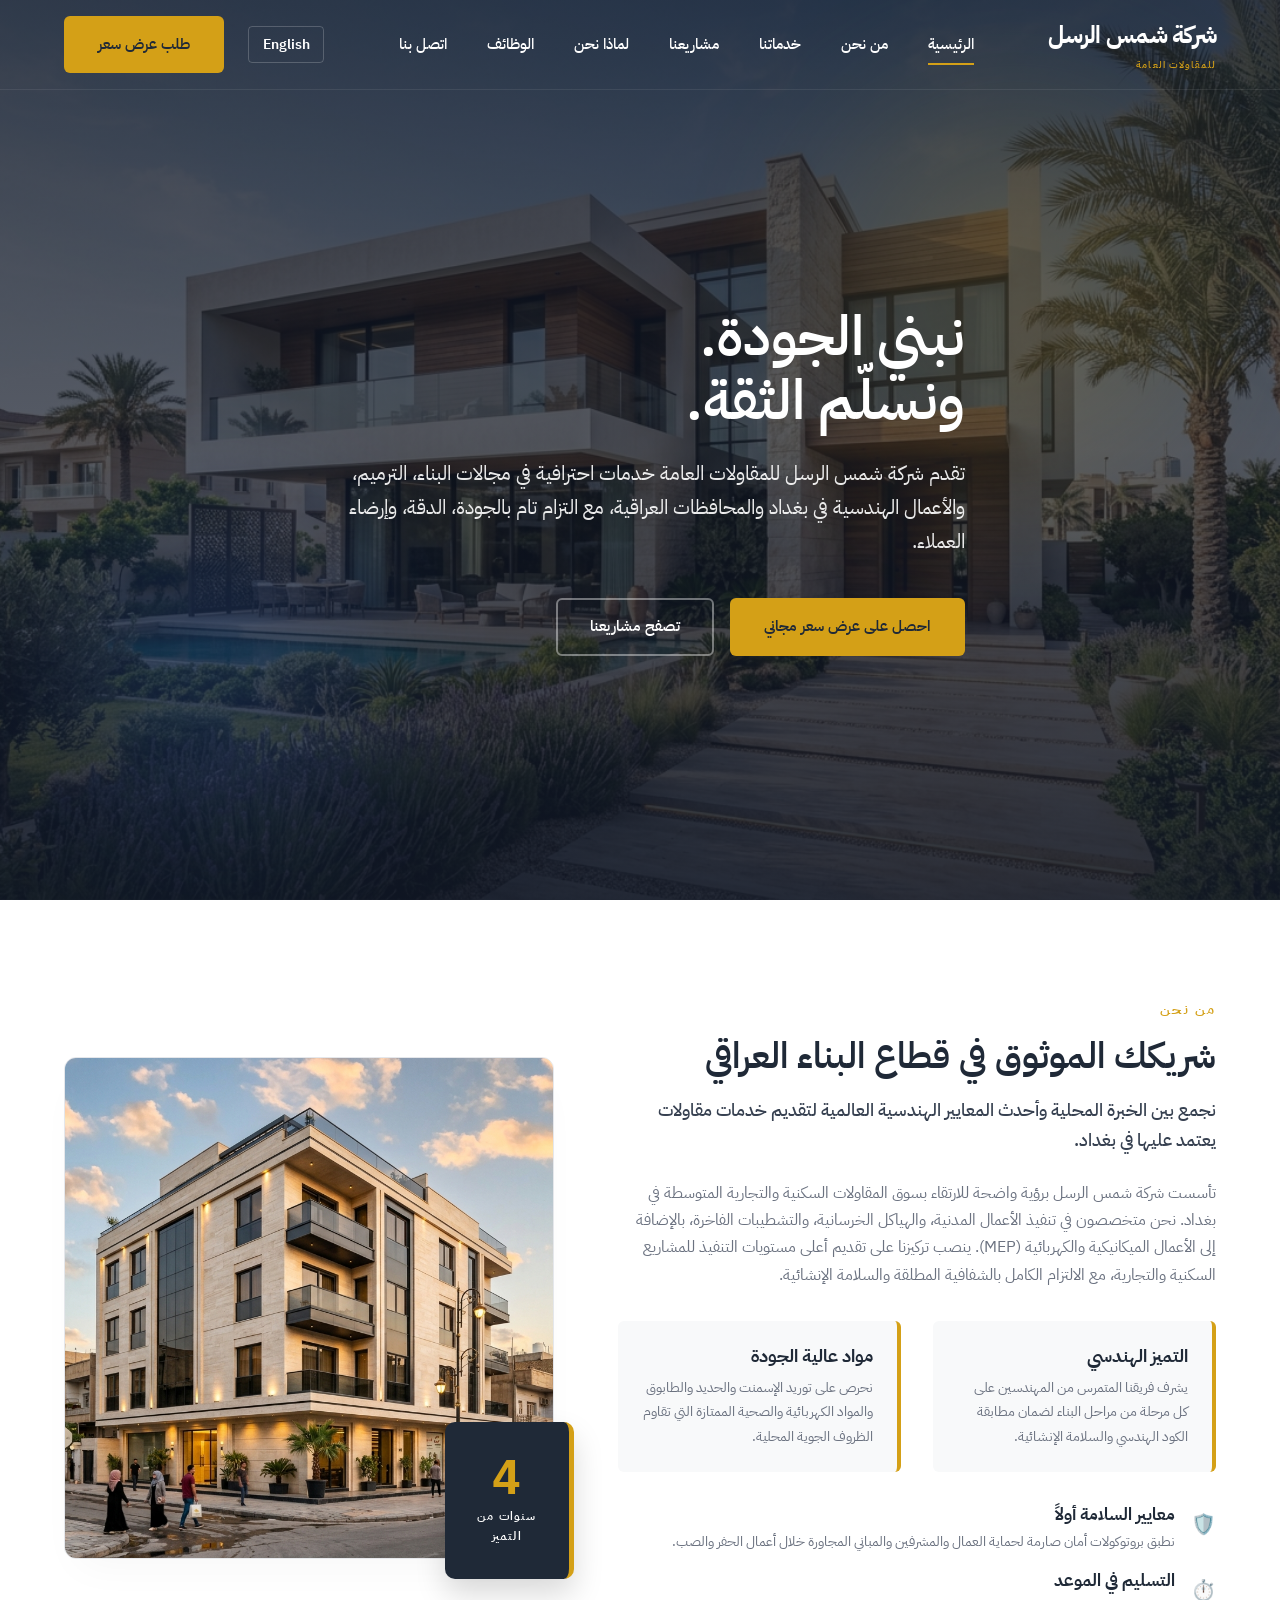
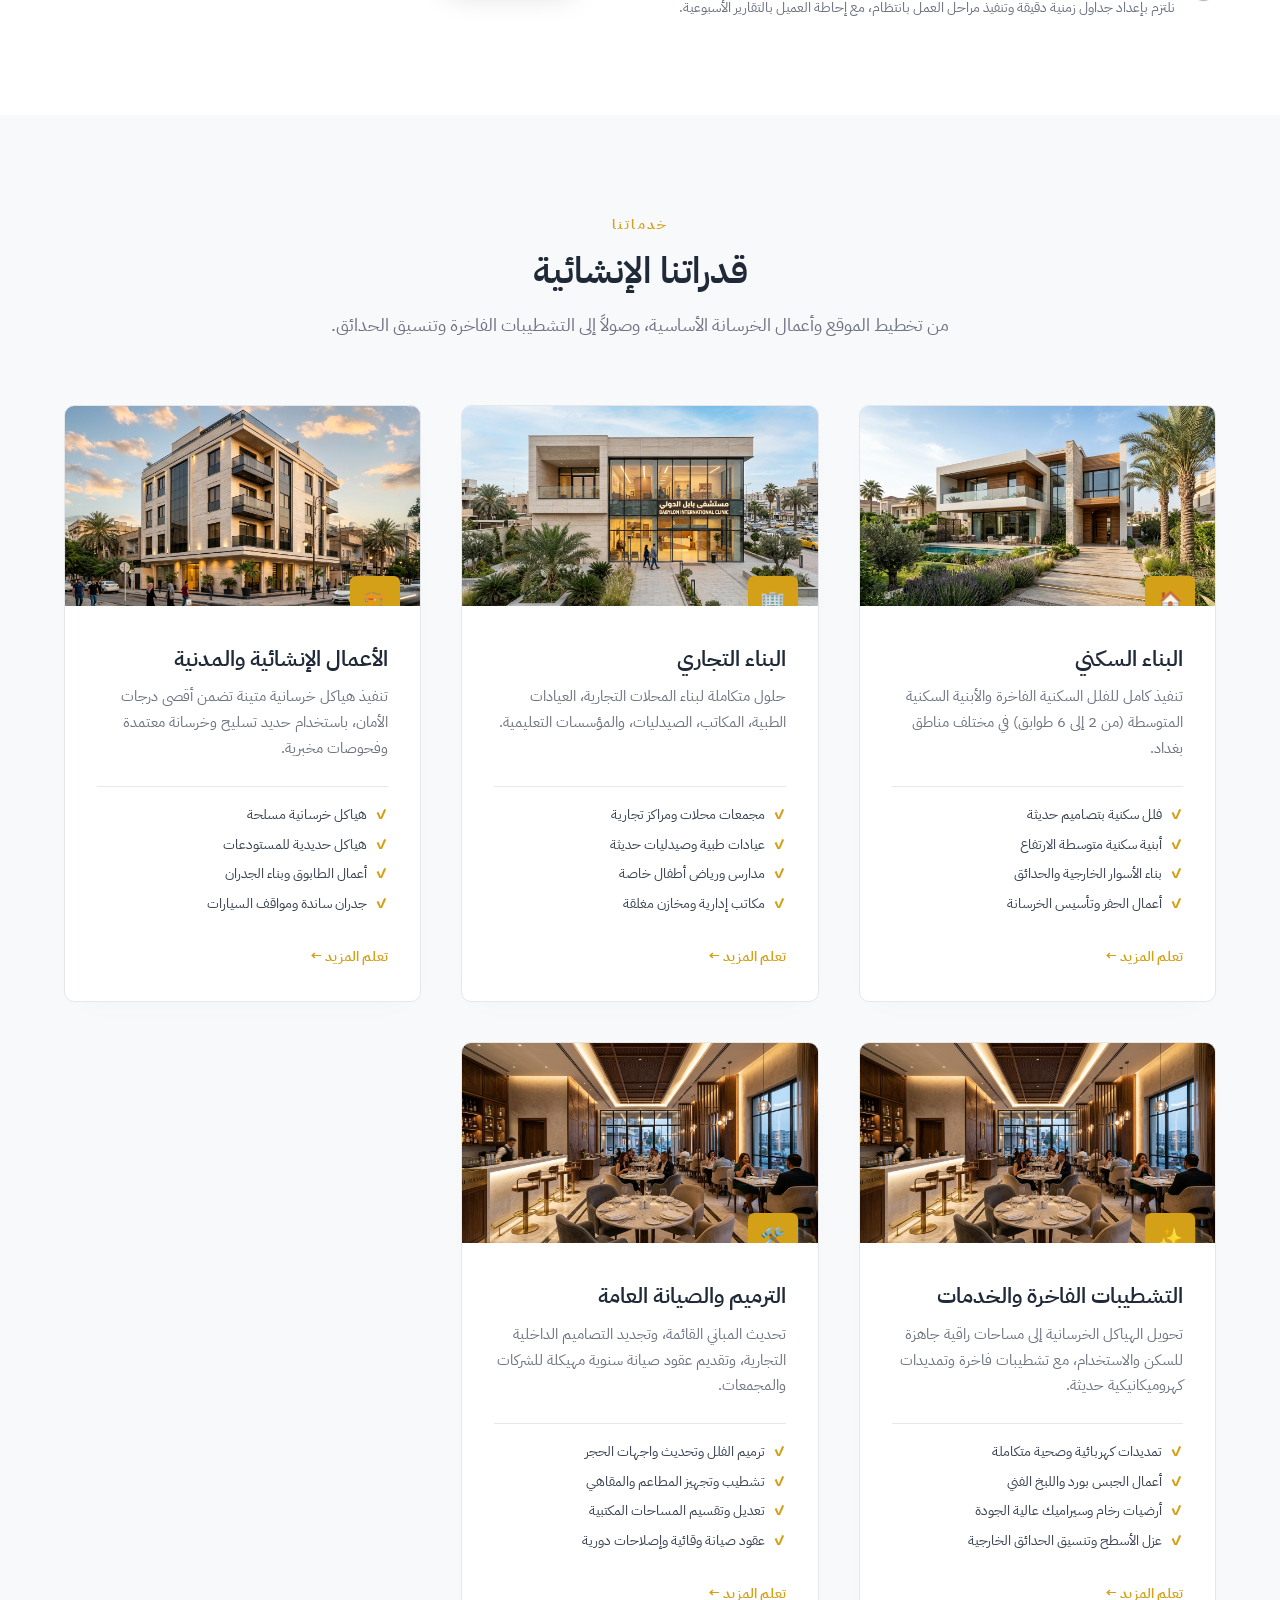
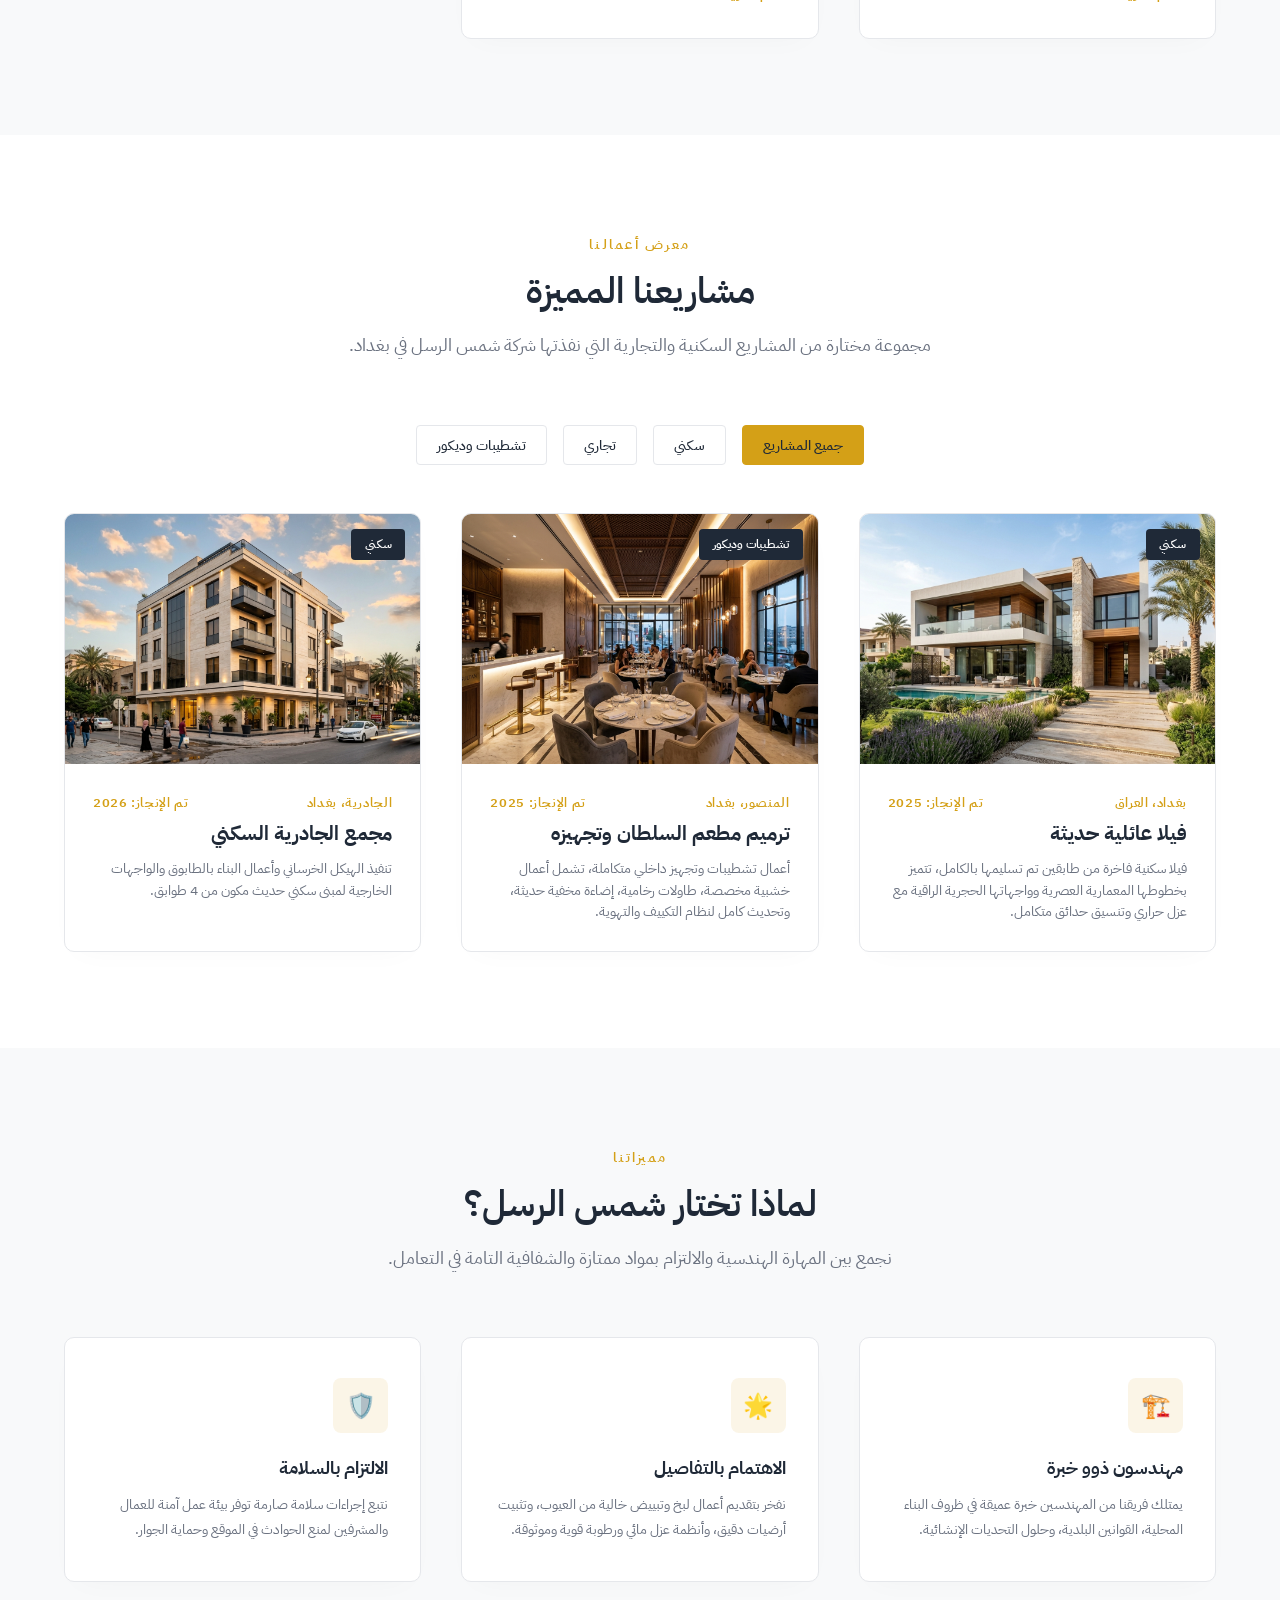
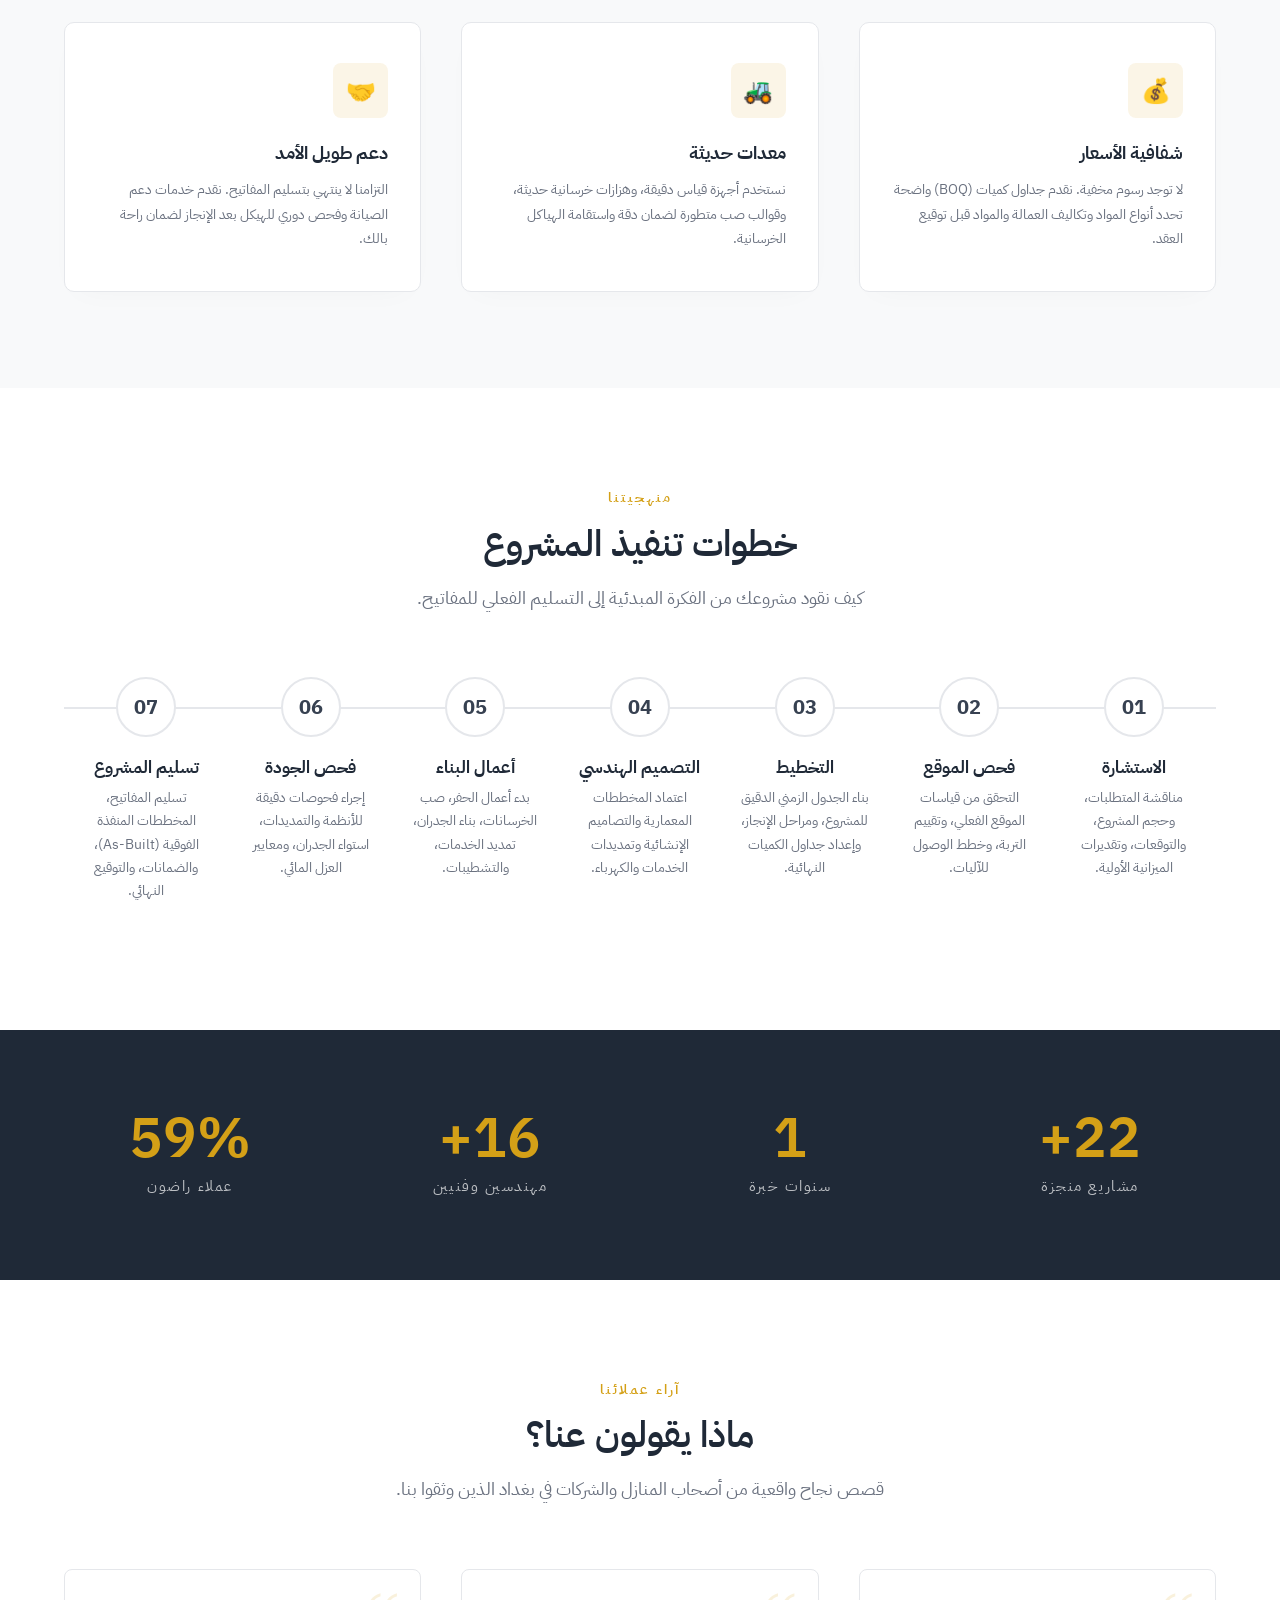
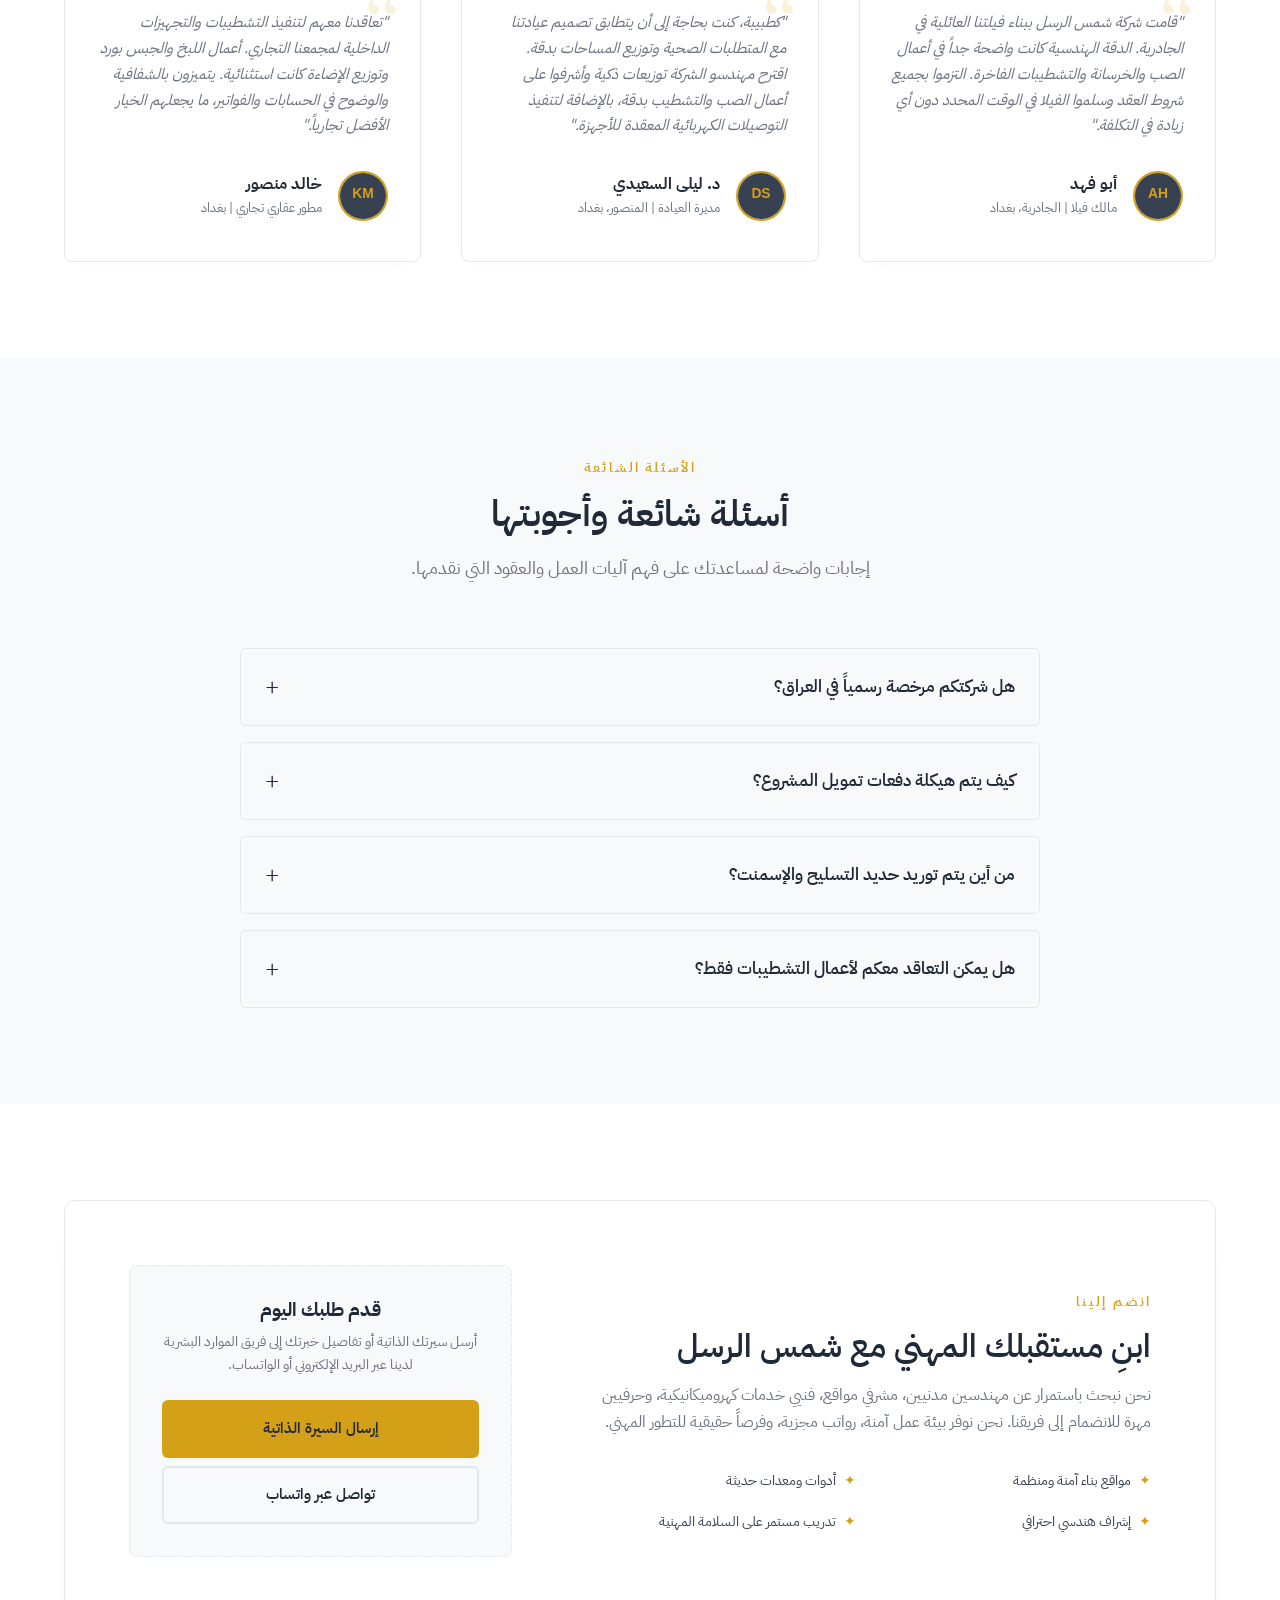
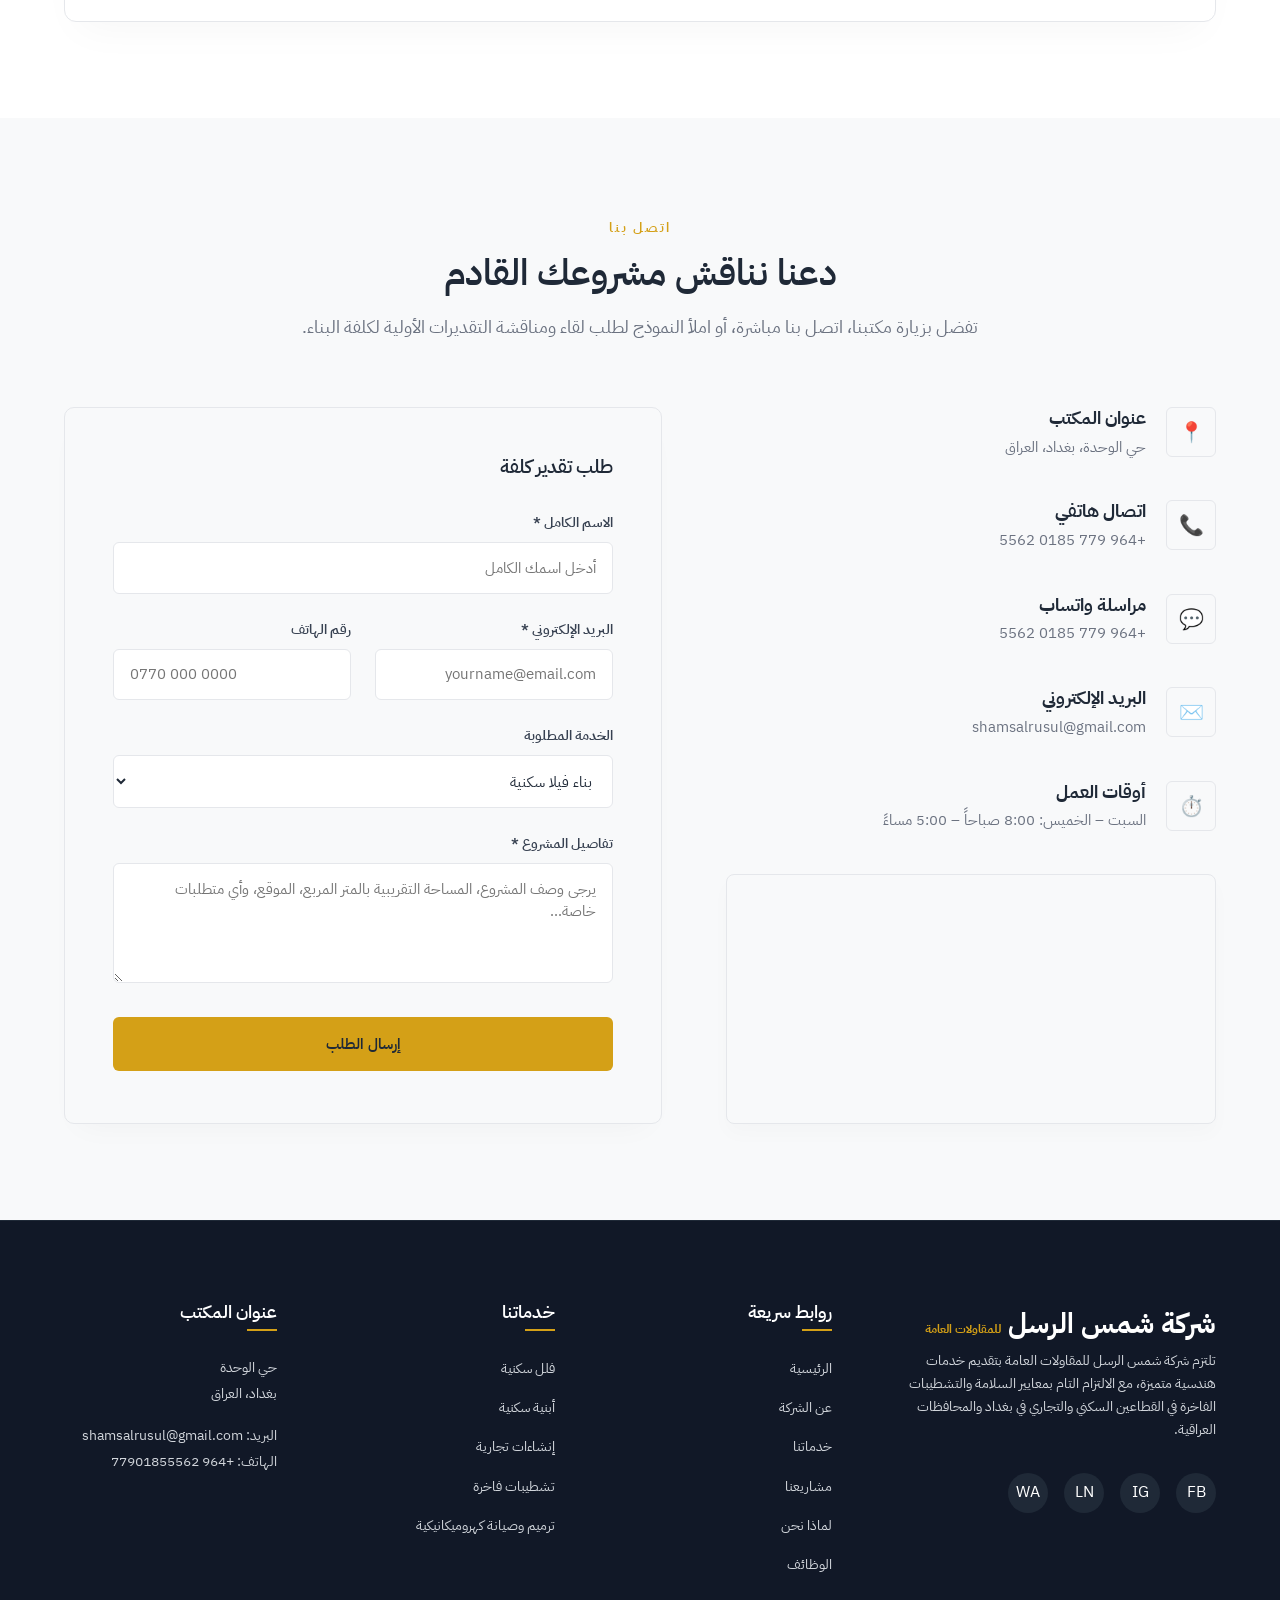
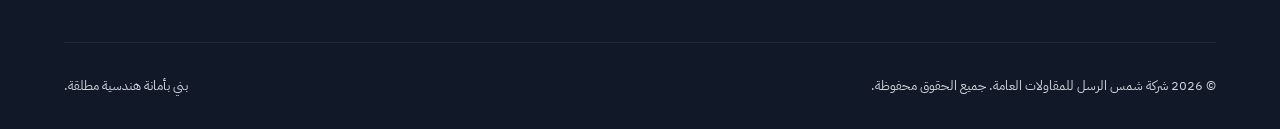
==== ar.html @ 56e8eefe "Add files via upload" ====
<!DOCTYPE html>
<html lang="ar" dir="rtl">
<head>
  <meta charset="UTF-8">
  <meta name="viewport" content="width=device-width, initial-scale=1.0">
  
  <!-- Primary SEO Meta Tags -->
  <title>شركة شمس الرسل للمقاولات العامة | بغداد، العراق</title>
  <meta name="description" content="شركة شمس الرسل للمقاولات العامة في بغداد. متخصصون في بناء الفلل السكنية الحديثة، الأبنية التجارية، أعمال التشطيبات الراقية، والترميم. جودة وإتقان هندسي.">
  <meta name="keywords" content="شمس الرسل، مقاولات عامة بغداد، شركات بناء العراق، بناء فلل بغداد، تشطيبات داخلية العراق، ترميم منازل بغداد، شركة مقاولات عراقية">
  
  <!-- Open Graph / Facebook -->
  <meta property="og:type" content="website">
  <meta property="og:url" content="https://shamsrussl.com/ar.html">
  <meta property="og:title" content="شركة شمس الرسل للمقاولات العامة | بغداد، العراق">
  <meta property="og:description" content="نقدم خدمات بناء وترميم وهندسة مدنية احترافية في بغداد والمحافظات مع التزام تام بالمعايير الإنشائية والجودة والسلامة.">
  <meta property="og:image" content="assets/images/hero_villa.jpg">

  <!-- Favicon -->
  <link rel="icon" type="image/png" href="data:image/svg+xml,<svg xmlns=%22http://www.w3.org/2000/svg%22 viewBox=%220 0 100 100%22><rect width=%22100%22 height=%22100%22 rx=%2215%22 fill=%22%231F2937%22/><path d=%22M30 70 L50 35 L70 70 Z%22 fill=%22%23D4A017%22/></svg>">

  <!-- CSS Stylesheets -->
  <link rel="stylesheet" href="assets/css/style.css">
</head>
<body lang="ar" dir="rtl">

  <!-- Page Loader Animation -->
  <div class="loader-wrap">
    <div class="loader-spinner"></div>
  </div>

  <!-- Header Section (Sticky Navbar) -->
  <header dir="rtl">
    <div class="container nav-container">
      <a href="#home" class="logo-text" aria-label="شمس الرسل الرئيسية">
        شركة شمس الرسل
        <span class="logo-subtext">للمقاولات العامة</span>
      </a>
      
      <nav class="nav-links" aria-label="التنقل الرئيسي">
        <a href="#home" class="nav-link active">الرئيسية</a>
        <a href="#about" class="nav-link">من نحن</a>
        <a href="#services" class="nav-link">خدماتنا</a>
        <a href="#projects" class="nav-link">مشاريعنا</a>
        <a href="#why-us" class="nav-link">لماذا نحن</a>
        <a href="#careers" class="nav-link">الوظائف</a>
        <a href="#contact" class="nav-link">اتصل بنا</a>
      </nav>

      <div class="nav-actions">
        <a href="index.html" class="lang-switcher" aria-label="التغيير إلى الإنجليزية">English</a>
        <a href="#contact" class="btn btn-primary btn-quote">طلب عرض سعر</a>
        <button class="hamburger" aria-label="فتح القائمة" aria-expanded="false">
          <span></span>
          <span></span>
          <span></span>
        </button>
      </div>
    </div>
  </header>

  <!-- Mobile Overlay Navigation -->
  <div class="mobile-overlay"></div>
  <nav class="mobile-nav" aria-label="قائمة الهاتف">
    <a href="#home" class="nav-link">الرئيسية</a>
    <a href="#about" class="nav-link">من نحن</a>
    <a href="#services" class="nav-link">خدماتنا</a>
    <a href="#projects" class="nav-link">مشاريعنا</a>
    <a href="#why-us" class="nav-link">لماذا نحن</a>
    <a href="#careers" class="nav-link">الوظائف</a>
    <a href="#contact" class="nav-link">اتصل بنا</a>
    <a href="#contact" class="btn btn-primary btn-block">طلب عرض سعر</a>
  </nav>

  <!-- Hero Section -->
  <section id="home" class="hero">
    <div class="hero-bg">
      <img src="assets/images/hero_villa.jpg" alt="بناء فلل سكنية حديثة في بغداد" fetchpriority="high">
    </div>
    <div class="hero-overlay"></div>
    <div class="hero-shapes">
      <div class="hero-shape hero-shape-1"></div>
      <div class="hero-shape hero-shape-2"></div>
    </div>
    <div class="container">
      <div class="hero-content">
        <h1>نبني الجودة.<br>ونسلّم الثقة.</h1>
        <p>تقدم شركة شمس الرسل للمقاولات العامة خدمات احترافية في مجالات البناء، الترميم، والأعمال الهندسية في بغداد والمحافظات العراقية، مع التزام تام بالجودة، الدقة، وإرضاء العملاء.</p>
        <div class="hero-btns">
          <a href="#contact" class="btn btn-primary">احصل على عرض سعر مجاني</a>
          <a href="#projects" class="btn btn-outline-white">تصفح مشاريعنا</a>
        </div>
      </div>
    </div>
  </section>

  <!-- About Section -->
  <section id="about" class="section scroll-reveal">
    <div class="container">
      <div class="about-grid">
        <div class="about-content">
          <span class="section-subtitle">من نحن</span>
          <h2 class="section-title">شريكك الموثوق في قطاع البناء العراقي</h2>
          <p class="about-lead">نجمع بين الخبرة المحلية وأحدث المعايير الهندسية العالمية لتقديم خدمات مقاولات يعتمد عليها في بغداد.</p>
          <p class="about-text">تأسست شركة شمس الرسل برؤية واضحة للارتقاء بسوق المقاولات السكنية والتجارية المتوسطة في بغداد. نحن متخصصون في تنفيذ الأعمال المدنية، والهياكل الخرسانية، والتشطيبات الفاخرة، بالإضافة إلى الأعمال الميكانيكية والكهربائية (MEP). ينصب تركيزنا على تقديم أعلى مستويات التنفيذ للمشاريع السكنية والتجارية، مع الالتزام الكامل بالشفافية المطلقة والسلامة الإنشائية.</p>
          
          <div class="values-grid">
            <div class="value-card">
              <h4>التميز الهندسي</h4>
              <p>يشرف فريقنا المتمرس من المهندسين على كل مرحلة من مراحل البناء لضمان مطابقة الكود الهندسي والسلامة الإنشائية.</p>
            </div>
            <div class="value-card">
              <h4>مواد عالية الجودة</h4>
              <p>نحرص على توريد الإسمنت والحديد والطابوق والمواد الكهربائية والصحية الممتازة التي تقاوم الظروف الجوية المحلية.</p>
            </div>
          </div>
          
          <div class="about-features">
            <div class="about-feature-item">
              <span class="about-feature-icon">🛡️</span>
              <div class="about-feature-text">
                <h5>معايير السلامة أولاً</h5>
                <p>نطبق بروتوكولات أمان صارمة لحماية العمال والمشرفين والمباني المجاورة خلال أعمال الحفر والصب.</p>
              </div>
            </div>
            <div class="about-feature-item">
              <span class="about-feature-icon">⏱️</span>
              <div class="about-feature-text">
                <h5>التسليم في الموعد</h5>
                <p>نلتزم بإعداد جداول زمنية دقيقة وتنفيذ مراحل العمل بانتظام، مع إحاطة العميل بالتقارير الأسبوعية.</p>
              </div>
            </div>
          </div>
        </div>

        <div class="about-visual">
          <div class="about-img-wrap">
            <img src="assets/images/project_residential.jpg" alt="موقع بناء تحت إشراف هندسي" loading="lazy">
          </div>
          <div class="about-experience-badge">
            <div class="about-experience-num">4</div>
            <div class="about-experience-text">سنوات من<br>التميز</div>
          </div>
        </div>
      </div>
    </div>
  </section>

  <!-- Services Section -->
  <section id="services" class="section services scroll-reveal">
    <div class="container">
      <div class="section-header">
        <span class="section-subtitle">خدماتنا</span>
        <h2 class="section-title">قدراتنا الإنشائية</h2>
        <p class="section-description">من تخطيط الموقع وأعمال الخرسانة الأساسية، وصولاً إلى التشطيبات الفاخرة وتنسيق الحدائق.</p>
      </div>

      <div class="services-grid">
        <!-- Service 1: Residential Construction -->
        <div class="service-card">
          <div class="service-img">
            <img src="assets/images/hero_villa.jpg" alt="البناء السكني" loading="lazy">
            <div class="service-icon-floating">🏠</div>
          </div>
          <div class="service-info">
            <h3>البناء السكني</h3>
            <p>تنفيذ كامل للفلل السكنية الفاخرة والأبنية السكنية المتوسطة (من 2 إلى 6 طوابق) في مختلف مناطق بغداد.</p>
            <ul class="service-features-list">
              <li>فلل سكنية بتصاميم حديثة</li>
              <li>أبنية سكنية متوسطة الارتفاع</li>
              <li>بناء الأسوار الخارجية والحدائق</li>
              <li>أعمال الحفر وتأسيس الخرسانة</li>
            </ul>
            <a href="#contact" class="service-link">تعلم المزيد &larr;</a>
          </div>
        </div>

        <!-- Service 2: Commercial Buildings -->
        <div class="service-card">
          <div class="service-img">
            <img src="assets/images/project_clinic.jpg" alt="البناء التجاري" loading="lazy">
            <div class="service-icon-floating">🏢</div>
          </div>
          <div class="service-info">
            <h3>البناء التجاري</h3>
            <p>حلول متكاملة لبناء المحلات التجارية، العيادات الطبية، المكاتب، الصيدليات، والمؤسسات التعليمية.</p>
            <ul class="service-features-list">
              <li>مجمعات محلات ومراكز تجارية</li>
              <li>عيادات طبية وصيدليات حديثة</li>
              <li>مدارس ورياض أطفال خاصة</li>
              <li>مكاتب إدارية ومخازن مغلقة</li>
            </ul>
            <a href="#contact" class="service-link">تعلم المزيد &larr;</a>
          </div>
        </div>

        <!-- Service 3: Structural Works -->
        <div class="service-card">
          <div class="service-img">
            <img src="assets/images/project_residential.jpg" alt="الأعمال الإنشائية والمدنية" loading="lazy">
            <div class="service-icon-floating">🏗️</div>
          </div>
          <div class="service-info">
            <h3>الأعمال الإنشائية والمدنية</h3>
            <p>تنفيذ هياكل خرسانية متينة تضمن أقصى درجات الأمان، باستخدام حديد تسليح وخرسانة معتمدة وفحوصات مخبرية.</p>
            <ul class="service-features-list">
              <li>هياكل خرسانية مسلحة</li>
              <li>هياكل حديدية للمستودعات</li>
              <li>أعمال الطابوق وبناء الجدران</li>
              <li>جدران ساندة ومواقف السيارات</li>
            </ul>
            <a href="#contact" class="service-link">تعلم المزيد &larr;</a>
          </div>
        </div>

        <!-- Service 4: Interior & Exterior Finishing -->
        <div class="service-card">
          <div class="service-img">
            <img src="assets/images/project_restaurant.jpg" alt="التشطيبات والأعمال الكهروميكانيكية" loading="lazy">
            <div class="service-icon-floating">✨</div>
          </div>
          <div class="service-info">
            <h3>التشطيبات الفاخرة والخدمات</h3>
            <p>تحويل الهياكل الخرسانية إلى مساحات راقية جاهزة للسكن والاستخدام، مع تشطيبات فاخرة وتمديدات كهروميكانيكية حديثة.</p>
            <ul class="service-features-list">
              <li>تمديدات كهربائية وصحية متكاملة</li>
              <li>أعمال الجبس بورد واللبخ الفني</li>
              <li>أرضيات رخام وسيراميك عالية الجودة</li>
              <li>عزل الأسطح وتنسيق الحدائق الخارجية</li>
            </ul>
            <a href="#contact" class="service-link">تعلم المزيد &larr;</a>
          </div>
        </div>

        <!-- Service 5: Renovation & Maintenance -->
        <div class="service-card">
          <div class="service-img">
            <img src="assets/images/project_restaurant.jpg" alt="أعمال الترميم والصيانة" loading="lazy">
            <div class="service-icon-floating">🛠️</div>
          </div>
          <div class="service-info">
            <h3>الترميم والصيانة العامة</h3>
            <p>تحديث المباني القائمة، وتجديد التصاميم الداخلية التجارية، وتقديم عقود صيانة سنوية مهيكلة للشركات والمجمعات.</p>
            <ul class="service-features-list">
              <li>ترميم الفلل وتحديث واجهات الحجر</li>
              <li>تشطيب وتجهيز المطاعم والمقاهي</li>
              <li>تعديل وتقسيم المساحات المكتبية</li>
              <li>عقود صيانة وقائية وإصلاحات دورية</li>
            </ul>
            <a href="#contact" class="service-link">تعلم المزيد &larr;</a>
          </div>
        </div>
      </div>
    </div>
  </section>

  <!-- Featured Projects Section -->
  <section id="projects" class="section scroll-reveal">
    <div class="container">
      <div class="section-header">
        <span class="section-subtitle">معرض أعمالنا</span>
        <h2 class="section-title">مشاريعنا المميزة</h2>
        <p class="section-description">مجموعة مختارة من المشاريع السكنية والتجارية التي نفذتها شركة شمس الرسل في بغداد.</p>
      </div>

      <div class="portfolio-filters">
        <button class="filter-btn active" data-filter="all">جميع المشاريع</button>
        <button class="filter-btn" data-filter="residential">سكني</button>
        <button class="filter-btn" data-filter="commercial">تجاري</button>
        <button class="filter-btn" data-filter="interior">تشطيبات وديكور</button>
      </div>

      <div class="projects-grid">
        <!-- Project 1 -->
        <div class="project-card" data-category="residential">
          <div class="project-img-wrap">
            <span class="project-tag">سكني</span>
            <img src="assets/images/hero_villa.jpg" alt="فيلا سكنية حديثة بغداد" loading="lazy">
          </div>
          <div class="project-details">
            <div class="project-meta">
              <span>بغداد، العراق</span>
              <span>تم الإنجاز: 2025</span>
            </div>
            <h4>فيلا عائلية حديثة</h4>
            <p>فيلا سكنية فاخرة من طابقين تم تسليمها بالكامل، تتميز بخطوطها المعمارية العصرية وواجهاتها الحجرية الراقية مع عزل حراري وتنسيق حدائق متكامل.</p>
          </div>
        </div>


        <!-- Project 3 -->
        <div class="project-card" data-category="interior">
          <div class="project-img-wrap">
            <span class="project-tag">تشطيبات وديكور</span>
            <img src="assets/images/project_restaurant.jpg" alt="ترميم وتشطيب مطعم بغداد" loading="lazy">
          </div>
          <div class="project-details">
            <div class="project-meta">
              <span>المنصور، بغداد</span>
              <span>تم الإنجاز: 2025</span>
            </div>
            <h4>ترميم مطعم السلطان وتجهيزه</h4>
            <p>أعمال تشطيبات وتجهيز داخلي متكاملة، تشمل أعمال خشبية مخصصة، طاولات رخامية، إضاءة مخفية حديثة، وتحديث كامل لنظام التكييف والتهوية.</p>
          </div>
        </div>

        <!-- Project 4 -->
        <div class="project-card" data-category="residential">
          <div class="project-img-wrap">
            <span class="project-tag">سكني</span>
            <img src="assets/images/project_residential.jpg" alt="مبنى سكني الجادرية بغداد" loading="lazy">
          </div>
          <div class="project-details">
            <div class="project-meta">
              <span>الجادرية، بغداد</span>
              <span>تم الإنجاز: 2026</span>
            </div>
            <h4>مجمع الجادرية السكني</h4>
            <p>تنفيذ الهيكل الخرساني وأعمال البناء بالطابوق والواجهات الخارجية لمبنى سكني حديث مكون من 4 طوابق.</p>
          </div>
        </div>
      </div>
    </div>
  </section>

  <!-- Why Choose Us Section -->
  <section id="why-us" class="section why-us scroll-reveal">
    <div class="container">
      <div class="section-header">
        <span class="section-subtitle">مميزاتنا</span>
        <h2 class="section-title">لماذا تختار شمس الرسل؟</h2>
        <p class="section-description">نجمع بين المهارة الهندسية والالتزام بمواد ممتازة والشفافية التامة في التعامل.</p>
      </div>

      <div class="why-grid">
        <!-- Benefit 1 -->
        <div class="why-card">
          <div class="why-icon">🏗️</div>
          <h4>مهندسون ذوو خبرة</h4>
          <p>يمتلك فريقنا من المهندسين خبرة عميقة في ظروف البناء المحلية، القوانين البلدية، وحلول التحديات الإنشائية.</p>
        </div>

        <!-- Benefit 2 -->
        <div class="why-card">
          <div class="why-icon">🌟</div>
          <h4>الاهتمام بالتفاصيل</h4>
          <p>نفخر بتقديم أعمال لبخ وتبييض خالية من العيوب، وتثبيت أرضيات دقيق، وأنظمة عزل مائي ورطوبة قوية وموثوقة.</p>
        </div>

        <!-- Benefit 3 -->
        <div class="why-card">
          <div class="why-icon">🛡️</div>
          <h4>الالتزام بالسلامة</h4>
          <p>نتبع إجراءات سلامة صارمة توفر بيئة عمل آمنة للعمال والمشرفين لمنع الحوادث في الموقع وحماية الجوار.</p>
        </div>

        <!-- Benefit 4 -->
        <div class="why-card">
          <div class="why-icon">💰</div>
          <h4>شفافية الأسعار</h4>
          <p>لا توجد رسوم مخفية. نقدم جداول كميات (BOQ) واضحة تحدد أنواع المواد وتكاليف العمالة والمواد قبل توقيع العقد.</p>
        </div>

        <!-- Benefit 5 -->
        <div class="why-card">
          <div class="why-icon">🚜</div>
          <h4>معدات حديثة</h4>
          <p>نستخدم أجهزة قياس دقيقة، وهزازات خرسانية حديثة، وقوالب صب متطورة لضمان دقة واستقامة الهياكل الخرسانية.</p>
        </div>

        <!-- Benefit 6 -->
        <div class="why-card">
          <div class="why-icon">🤝</div>
          <h4>دعم طويل الأمد</h4>
          <p>التزامنا لا ينتهي بتسليم المفاتيح. نقدم خدمات دعم الصيانة وفحص دوري للهيكل بعد الإنجاز لضمان راحة بالك.</p>
        </div>
      </div>
    </div>
  </section>

  <!-- Construction Process Timeline Section -->
  <section class="section scroll-reveal">
    <div class="container">
      <div class="section-header">
        <span class="section-subtitle">منهجيتنا</span>
        <h2 class="section-title">خطوات تنفيذ المشروع</h2>
        <p class="section-description">كيف نقود مشروعك من الفكرة المبدئية إلى التسليم الفعلي للمفاتيح.</p>
      </div>

      <div class="process-timeline">
        <!-- Step 1 -->
        <div class="process-step">
          <div class="process-step-num">01</div>
          <div class="process-step-content">
            <h4>الاستشارة</h4>
            <p>مناقشة المتطلبات، وحجم المشروع، والتوقعات، وتقديرات الميزانية الأولية.</p>
          </div>
        </div>

        <!-- Step 2 -->
        <div class="process-step">
          <div class="process-step-num">02</div>
          <div class="process-step-content">
            <h4>فحص الموقع</h4>
            <p>التحقق من قياسات الموقع الفعلي، وتقييم التربة، وخطط الوصول للآليات.</p>
          </div>
        </div>

        <!-- Step 3 -->
        <div class="process-step">
          <div class="process-step-num">03</div>
          <div class="process-step-content">
            <h4>التخطيط</h4>
            <p>بناء الجدول الزمني الدقيق للمشروع، ومراحل الإنجاز، وإعداد جداول الكميات النهائية.</p>
          </div>
        </div>

        <!-- Step 4 -->
        <div class="process-step">
          <div class="process-step-num">04</div>
          <div class="process-step-content">
            <h4>التصميم الهندسي</h4>
            <p>اعتماد المخططات المعمارية والتصاميم الإنشائية وتمديدات الخدمات والكهرباء.</p>
          </div>
        </div>

        <!-- Step 5 -->
        <div class="process-step">
          <div class="process-step-num">05</div>
          <div class="process-step-content">
            <h4>أعمال البناء</h4>
            <p>بدء أعمال الحفر، صب الخرسانات، بناء الجدران، تمديد الخدمات، والتشطيبات.</p>
          </div>
        </div>

        <!-- Step 6 -->
        <div class="process-step">
          <div class="process-step-num">06</div>
          <div class="process-step-content">
            <h4>فحص الجودة</h4>
            <p>إجراء فحوصات دقيقة للأنظمة والتمديدات، استواء الجدران، ومعايير العزل المائي.</p>
          </div>
        </div>

        <!-- Step 7 -->
        <div class="process-step">
          <div class="process-step-num">07</div>
          <div class="process-step-content">
            <h4>تسليم المشروع</h4>
            <p>تسليم المفاتيح، المخططات المنفذة الفوقية (As-Built)، والضمانات، والتوقيع النهائي.</p>
          </div>
        </div>
      </div>
    </div>
  </section>

  <!-- Statistics Counters Section -->
  <section class="section stats">
    <div class="container">
      <div class="stats-grid">
        <div class="stat-item">
          <h3 class="stat-number" data-target="36" data-suffix="+">0+</h3>
          <p>مشاريع منجزة</p>
        </div>
        <div class="stat-item">
          <h3 class="stat-number" data-target="3" data-suffix="">0</h3>
          <p>سنوات خبرة</p>
        </div>
        <div class="stat-item">
          <h3 class="stat-number" data-target="25" data-suffix="+">0+</h3>
          <p>مهندسين وفنيين</p>
        </div>
        <div class="stat-item">
          <h3 class="stat-number" data-target="97" data-suffix="%">0%</h3>
          <p>عملاء راضون</p>
        </div>
      </div>
    </div>
  </section>

  <!-- Testimonials Section -->
  <section class="section scroll-reveal">
    <div class="container">
      <div class="section-header">
        <span class="section-subtitle">آراء عملائنا</span>
        <h2 class="section-title">ماذا يقولون عنا؟</h2>
        <p class="section-description">قصص نجاح واقعية من أصحاب المنازل والشركات في بغداد الذين وثقوا بنا.</p>
      </div>

      <div class="testimonials-grid">
        <!-- Review 1 -->
        <div class="testimonial-card">
          <p class="testimonial-text">"قامت شركة شمس الرسل ببناء فيلتنا العائلية في الجادرية. الدقة الهندسية كانت واضحة جداً في أعمال الصب والخرسانة والتشطيبات الفاخرة. التزموا بجميع شروط العقد وسلموا الفيلا في الوقت المحدد دون أي زيادة في التكلفة."</p>
          <div class="testimonial-user">
            <div class="testimonial-avatar">
              <img src="data:image/svg+xml,<svg xmlns=%22http://www.w3.org/2000/svg%22 viewBox=%220 0 100 100%22><rect width=%22100%22 height=%22100%22 fill=%22%23374151%22/><text x=%2250%22 y=%2255%22 font-family=%22sans-serif%22 font-size=%2230%22 fill=%22%23D4A017%22 text-anchor=%22middle%22 font-weight=%22bold%22>AH</text></svg>" alt="أبو فهد">
            </div>
            <div class="testimonial-info">
              <h4>أبو فهد</h4>
              <p>مالك فيلا | الجادرية، بغداد</p>
            </div>
          </div>
        </div>

        <!-- Review 2 -->
        <div class="testimonial-card">
          <p class="testimonial-text">"كطبيبة، كنت بحاجة إلى أن يتطابق تصميم عيادتنا مع المتطلبات الصحية وتوزيع المساحات بدقة. اقترح مهندسو الشركة توزيعات ذكية وأشرفوا على أعمال الصب والتشطيب بدقة، بالإضافة لتنفيذ التوصيلات الكهربائية المعقدة للأجهزة."</p>
          <div class="testimonial-user">
            <div class="testimonial-avatar">
              <img src="data:image/svg+xml,<svg xmlns=%22http://www.w3.org/2000/svg%22 viewBox=%220 0 100 100%22><rect width=%22100%22 height=%22100%22 fill=%22%23374151%22/><text x=%2250%22 y=%2255%22 font-family=%22sans-serif%22 font-size=%2230%22 fill=%22%23D4A017%22 text-anchor=%22middle%22 font-weight=%22bold%22>DS</text></svg>" alt="د. ليلى السعيدي">
            </div>
            <div class="testimonial-info">
              <h4>د. ليلى السعيدي</h4>
              <p>مديرة العيادة | المنصور، بغداد</p>
            </div>
          </div>
        </div>

        <!-- Review 3 -->
        <div class="testimonial-card">
          <p class="testimonial-text">"تعاقدنا معهم لتنفيذ التشطيبات والتجهيزات الداخلية لمجمعنا التجاري. أعمال اللبخ والجبس بورد وتوزيع الإضاءة كانت استثنائية. يتميزون بالشفافية والوضوح في الحسابات والفواتير، ما يجعلهم الخيار الأفضل تجارياً."</p>
          <div class="testimonial-user">
            <div class="testimonial-avatar">
              <img src="data:image/svg+xml,<svg xmlns=%22http://www.w3.org/2000/svg%22 viewBox=%220 0 100 100%22><rect width=%22100%22 height=%22100%22 fill=%22%23374151%22/><text x=%2250%22 y=%2255%22 font-family=%22sans-serif%22 font-size=%2230%22 fill=%22%23D4A017%22 text-anchor=%22middle%22 font-weight=%22bold%22>KM</text></svg>" alt="خالد منصور">
            </div>
            <div class="testimonial-info">
              <h4>خالد منصور</h4>
              <p>مطور عقاري تجاري | بغداد</p>
            </div>
          </div>
        </div>
      </div>
    </div>
  </section>

  <!-- FAQ Section -->
  <section class="section services scroll-reveal">
    <div class="container">
      <div class="section-header">
        <span class="section-subtitle">الأسئلة الشائعة</span>
        <h2 class="section-title">أسئلة شائعة وأجوبتها</h2>
        <p class="section-description">إجابات واضحة لمساعدتك على فهم آليات العمل والعقود التي نقدمها.</p>
      </div>

      <div class="faq-list">
        <div class="faq-item">
          <button class="faq-question">هل شركتكم مرخصة رسمياً في العراق؟</button>
          <div class="faq-answer">
            <div class="faq-answer-content">
              نعم، شركة شمس الرسل مسجلة رسمياً لدى وزارة التجارة العراقية ومسجلة في مسجل الشركات، ومرخصة لتنفيذ الأعمال المدنية والهندسية في بغداد وكافة المحافظات.
            </div>
          </div>
        </div>

        <div class="faq-item">
          <button class="faq-question">كيف يتم هيكلة دفعات تمويل المشروع؟</button>
          <div class="faq-answer">
            <div class="faq-answer-content">
              يتم تقسيم دفعات العقد على مراحل إنجاز ملموسة (مثل: الدفعة الأولى، انتهاء صب الأساسات، صب الهياكل، أعمال الطابوق، التمديدات الكهروميكانيكية، والتشطيب النهائي). لا نطلب مبالغ كبيرة دون إنجاز فعلي موثق.
            </div>
          </div>
        </div>

        <div class="faq-item">
          <button class="faq-question">من أين يتم توريد حديد التسليح والإسمنت؟</button>
          <div class="faq-answer">
            <div class="faq-answer-content">
              نتعامل فقط مع المعامل المعتمدة محلياً وإقليمياً. وتخضع جميع الشحنات الواردة من حديد تسليح وإسمنت لفحوصات مخبرية معتمدة لضمان تطابق قوة الإجهاد مع المخططات الإنشائية.
            </div>
          </div>
        </div>

        <div class="faq-item">
          <button class="faq-question">هل يمكن التعاقد معكم لأعمال التشطيبات فقط؟</button>
          <div class="faq-answer">
            <div class="faq-answer-content">
              نعم، على الرغم من أننا نفضل تسليم المشاريع بالكامل (تسليم مفتاح)، إلا أننا نوفر عقوداً منفصلة لأعمال التشطيبات الفاخرة، الديكورات، تنسيق الحدائق، والترميم الإنشائي للمباني القائمة.
            </div>
          </div>
        </div>
      </div>
    </div>
  </section>

  <!-- Careers Section -->
  <section id="careers" class="section scroll-reveal">
    <div class="container">
      <div class="careers-card">
        <div class="careers-content">
          <span class="section-subtitle">انضم إلينا</span>
          <h3>ابنِ مستقبلك المهني مع شمس الرسل</h3>
          <p>نحن نبحث باستمرار عن مهندسين مدنيين، مشرفي مواقع، فنيي خدمات كهروميكانيكية، وحرفيين مهرة للانضمام إلى فريقنا. نحن نوفر بيئة عمل آمنة، رواتب مجزية، وفرصاً حقيقية للتطور المهني.</p>
          <ul class="careers-benefits">
            <li>مواقع بناء آمنة ومنظمة</li>
            <li>أدوات ومعدات حديثة</li>
            <li>إشراف هندسي احترافي</li>
            <li>تدريب مستمر على السلامة المهنية</li>
          </ul>
        </div>
        <div class="careers-action">
          <h4>قدم طلبك اليوم</h4>
          <p>أرسل سيرتك الذاتية أو تفاصيل خبرتك إلى فريق الموارد البشرية لدينا عبر البريد الإلكتروني أو الواتساب.</p>
          <a href="mailto:careers@shamsrussl.com" class="btn btn-primary" style="margin-bottom: 0.5rem; width: 100%;">إرسال السيرة الذاتية</a>
          <a href="https://wa.me/96477901855562" class="btn btn-secondary" style="width: 100%;">تواصل عبر واتساب</a>
        </div>
      </div>
    </div>
  </section>

  <!-- Contact Section -->
  <section id="contact" class="section services scroll-reveal">
    <div class="container">
      <div class="section-header">
        <span class="section-subtitle">اتصل بنا</span>
        <h2 class="section-title">دعنا نناقش مشروعك القادم</h2>
        <p class="section-description">تفضل بزيارة مكتبنا، اتصل بنا مباشرة، أو املأ النموذج لطلب لقاء ومناقشة التقديرات الأولية لكلفة البناء.</p>
      </div>

      <div class="contact-grid">
        <div class="contact-info-wrap">
          <div class="contact-info-item">
            <div class="contact-icon">📍</div>
            <div class="contact-details-text">
              <h4>عنوان المكتب</h4>
              <p>حي الوحدة، بغداد، العراق</p>
            </div>
          </div>

          <div class="contact-info-item">
            <div class="contact-icon">📞</div>
            <div class="contact-details-text">
              <h4>اتصال هاتفي</h4>
              <p><a href="tel:+96477901855562">+964 779 0185 5562</a></p>
            </div>
          </div>

          <div class="contact-info-item">
            <div class="contact-icon">💬</div>
            <div class="contact-details-text">
              <h4>مراسلة واتساب</h4>
              <p><a href="https://wa.me/96477901855562" target="_blank" rel="noopener">+964 779 0185 5562</a></p>
            </div>
          </div>

          <div class="contact-info-item">
            <div class="contact-icon">✉️</div>
            <div class="contact-details-text">
              <h4>البريد الإلكتروني</h4>
              <p><a href="mailto:shamsalrusul@gmail.com">shamsalrusul@gmail.com</a></p>
            </div>
          </div>

          <div class="contact-info-item">
            <div class="contact-icon">⏱️</div>
            <div class="contact-details-text">
              <h4>أوقات العمل</h4>
              <p>السبت – الخميس: 8:00 صباحاً – 5:00 مساءً</p>
            </div>
          </div>

          <div class="map-wrap">
            <iframe 
              src="https://www.google.com/maps/embed?pb=!1m18!1m12!1m3!1d13337.892404098904!2d44.42398555!3d33.306041049999996!2m3!1f0!2f0!3f0!3m2!1i1024!2i768!4f13.1!3m3!1m2!1s0x15577e112d7cbf57%3A0xe543c749af671d1!2sAl-Wahda%2C%20Baghdad!5e0!3m2!1sen!2siq!4v1700000000000!5m2!1sen!2siq" 
              title="موقع شركة شمس الرسل على الخريطة"
              allowfullscreen="" 
              loading="lazy" 
              referrerpolicy="no-referrer-when-downgrade">
            </iframe>
          </div>
        </div>

        <form class="contact-form" novalidate>
          <h3 style="margin-bottom: 2rem;">طلب تقدير كلفة</h3>
          
          <div class="form-group">
            <label for="name" class="form-label">الاسم الكامل *</label>
            <input type="text" id="name" class="form-control" placeholder="أدخل اسمك الكامل" required>
          </div>

          <div class="form-group-row">
            <div class="form-group">
              <label for="email" class="form-label">البريد الإلكتروني *</label>
              <input type="email" id="email" class="form-control" placeholder="yourname@email.com" required>
            </div>
            <div class="form-group">
              <label for="phone" class="form-label">رقم الهاتف</label>
              <input type="tel" id="phone" class="form-control" placeholder="0770 000 0000">
            </div>
          </div>

          <div class="form-group">
            <label for="service-type" class="form-label">الخدمة المطلوبة</label>
            <select id="service-type" class="form-control">
              <option value="residential">بناء فيلا سكنية</option>
              <option value="commercial">بناء مبنى تجاري</option>
              <option value="finishing">تشطيبات داخلية وخارجية</option>
              <option value="renovation">أعمال ترميم وتحديث</option>
              <option value="other">استشارة أخرى</option>
            </select>
          </div>

          <div class="form-group">
            <label for="message" class="form-label">تفاصيل المشروع *</label>
            <textarea id="message" class="form-control" placeholder="يرجى وصف المشروع، المساحة التقريبية بالمتر المربع، الموقع، وأي متطلبات خاصة..." required></textarea>
          </div>

          <button type="submit" class="btn btn-primary" style="width: 100%;">إرسال الطلب</button>
          
          <div class="form-feedback"></div>
        </form>
      </div>
    </div>
  </section>

  <!-- Footer Section -->
  <footer>
    <div class="container">
      <div class="footer-top">
        <div class="footer-brand">
          <a href="#home" class="logo-text">
            شركة شمس الرسل
            <span class="logo-subtext">للمقاولات العامة</span>
          </a>
          <p>تلتزم شركة شمس الرسل للمقاولات العامة بتقديم خدمات هندسية متميزة، مع الالتزام التام بمعايير السلامة والتشطيبات الفاخرة في القطاعين السكني والتجاري في بغداد والمحافظات العراقية.</p>
          <div class="footer-socials">
            <a href="https://facebook.com" class="footer-social-icon" aria-label="فيسبوك" target="_blank" rel="noopener">FB</a>
            <a href="https://instagram.com" class="footer-social-icon" aria-label="إنستغرام" target="_blank" rel="noopener">IG</a>
            <a href="https://linkedin.com" class="footer-social-icon" aria-label="لينكد إن" target="_blank" rel="noopener">LN</a>
            <a href="https://wa.me/96477901855562" class="footer-social-icon" aria-label="واتساب" target="_blank" rel="noopener">WA</a>
          </div>
        </div>

        <div class="footer-col">
          <h4>روابط سريعة</h4>
          <ul class="footer-links">
            <li><a href="#home">الرئيسية</a></li>
            <li><a href="#about">عن الشركة</a></li>
            <li><a href="#services">خدماتنا</a></li>
            <li><a href="#projects">مشاريعنا</a></li>
            <li><a href="#why-us">لماذا نحن</a></li>
            <li><a href="#careers">الوظائف</a></li>
          </ul>
        </div>

        <div class="footer-col">
          <h4>خدماتنا</h4>
          <ul class="footer-links">
            <li><a href="#services">فلل سكنية</a></li>
            <li><a href="#services">أبنية سكنية</a></li>
            <li><a href="#services">إنشاءات تجارية</a></li>
            <li><a href="#services">تشطيبات فاخرة</a></li>
            <li><a href="#services">ترميم وصيانة كهروميكانيكية</a></li>
          </ul>
        </div>

        <div class="footer-col">
          <h4>عنوان المكتب</h4>
          <p style="font-size: 0.9rem; line-height: 1.8; margin-bottom: 1rem;">
            حي الوحدة<br>
            بغداد، العراق
          </p>
          <p style="font-size: 0.9rem; line-height: 1.8;">
            البريد: <a href="mailto:shamsalrusul@gmail.com">shamsalrusul@gmail.com</a><br>
            الهاتف: <a href="tel:96477901855562">+964 77901855562</a>
          </p>
        </div>
      </div>

      <div class="footer-bottom">
        <p>&copy; 2026 شركة شمس الرسل للمقاولات العامة. جميع الحقوق محفوظة.</p>
        <p>بني بأمانة هندسية مطلقة.</p>
      </div>
    </div>
  </footer>

  <!-- Core JavaScript -->
  <script src="assets/js/main.js"></script>
</body>
</html>
---- assets/css/style.css ----
/* ==========================================================================
   Shams Al-Russl General Contracting - Custom Premium Stylesheet
   ========================================================================== */

/* --- Import Premium Fonts --- */
@import url('https://fonts.googleapis.com/css2?family=Inter:wght@300;400;500;600;700;800&family=IBM+Plex+Sans+Arabic:wght@300;400;500;600;700&display=swap');

/* --- Design Tokens / CSS Variables --- */
:root {
  /* Colors */
  --color-primary: #1F2937;
  --color-secondary: #374151;
  --color-accent: #D4A017;
  --color-accent-rgb: 212, 160, 23;
  --color-accent-hover: #B8860B;
  --color-bg: #FFFFFF;
  --color-light: #F8F9FA;
  --color-border: #E5E7EB;
  --color-text: #1F2937;
  --color-text-muted: #6B7280;
  --color-overlay: rgba(31, 41, 55, 0.4);
  --color-header-bg: rgba(255, 255, 255, 0.85);
  --color-card-shadow: rgba(0, 0, 0, 0.04);
  
  /* Fonts */
  --font-english: 'Inter', -apple-system, BlinkMacSystemFont, "Segoe UI", Roboto, Helvetica, Arial, sans-serif;
  --font-arabic: 'IBM Plex Sans Arabic', -apple-system, sans-serif;
  
  /* Transitions */
  --transition-smooth: all 0.4s cubic-bezier(0.16, 1, 0.3, 1);
  --transition-fast: all 0.2s cubic-bezier(0.16, 1, 0.3, 1);
  --transition-bounce: all 0.6s cubic-bezier(0.175, 0.885, 0.32, 1.275);
  
  /* Spacing */
  --container-max-width: 1200px;
  --section-padding: 6rem 1.5rem;
  --section-padding-mobile: 4rem 1rem;
}

/* --- Dark Mode Configuration --- */
@media (prefers-color-scheme: dark) {
  :root {
    --color-bg: #111827;
    --color-light: #1F2937;
    --color-primary: #F9FAFB;
    --color-secondary: #F3F4F6;
    --color-border: #374151;
    --color-text: #F3F4F6;
    --color-text-muted: #9CA3AF;
    --color-overlay: rgba(0, 0, 0, 0.6);
    --color-header-bg: rgba(17, 24, 39, 0.85);
    --color-card-shadow: rgba(0, 0, 0, 0.2);
  }
}

/* --- Reset & Global Base --- */
*, *::before, *::after {
  box-sizing: border-box;
  margin: 0;
  padding: 0;
}

html {
  scroll-behavior: smooth;
  scroll-padding-top: 80px; /* offset for fixed header */
}

body {
  font-family: var(--font-english);
  background-color: var(--color-bg);
  color: var(--color-text);
  line-height: 1.6;
  overflow-x: hidden;
  -webkit-font-smoothing: antialiased;
  -moz-osx-font-smoothing: grayscale;
  transition: background-color 0.3s ease, color 0.3s ease;
}

/* RTL Specific Override */
body[dir="rtl"] {
  font-family: var(--font-arabic);
  line-height: 1.7;
}

a {
  color: inherit;
  text-decoration: none;
  transition: var(--transition-fast);
}

img {
  max-width: 100%;
  height: auto;
  display: block;
}

button, input, textarea, select {
  font-family: inherit;
}

/* --- Typography Helpers --- */
h1, h2, h3, h4, h5, h6 {
  font-weight: 700;
  line-height: 1.25;
  color: var(--color-primary);
  margin-bottom: 1rem;
}

body[dir="rtl"] h1, body[dir="rtl"] h2, body[dir="rtl"] h3 {
  font-weight: 600;
}

.text-balance {
  text-wrap: balance;
}

/* --- Layout Components --- */
.container {
  max-width: var(--container-max-width);
  margin-inline: auto;
  padding-inline: 1.5rem;
}

.section {
  padding: var(--section-padding);
}

@media (max-width: 768px) {
  .section {
    padding: var(--section-padding-mobile);
  }
}

.section-header {
  text-align: center;
  max-width: 700px;
  margin-inline: auto;
  margin-bottom: 4rem;
}

.section-subtitle {
  color: var(--color-accent);
  text-transform: uppercase;
  font-weight: 600;
  font-size: 0.875rem;
  letter-spacing: 0.15em;
  margin-bottom: 0.75rem;
  display: inline-block;
}

.section-title {
  font-size: 2.25rem;
  font-weight: 800;
  letter-spacing: -0.02em;
}

body[dir="rtl"] .section-title {
  letter-spacing: 0;
}

.section-description {
  color: var(--color-text-muted);
  font-size: 1.125rem;
}

/* --- Buttons --- */
.btn {
  display: inline-flex;
  align-items: center;
  justify-content: center;
  padding: 0.875rem 2rem;
  border-radius: 6px;
  font-weight: 600;
  font-size: 0.95rem;
  border: 2px solid transparent;
  cursor: pointer;
  transition: var(--transition-smooth);
}

.btn-primary {
  background-color: var(--color-accent);
  color: #1F2937; /* keep dark text for high gold contrast */
}

.btn-primary:hover {
  background-color: var(--color-accent-hover);
  transform: translateY(-2px);
  box-shadow: 0 10px 20px -5px rgba(212, 160, 23, 0.3);
}

.btn-secondary {
  background-color: transparent;
  color: var(--color-primary);
  border-color: var(--color-border);
}

.btn-secondary:hover {
  background-color: var(--color-light);
  border-color: var(--color-primary);
  transform: translateY(-2px);
}

.btn-white {
  background-color: #FFFFFF;
  color: #1F2937;
}

.btn-white:hover {
  background-color: var(--color-light);
  transform: translateY(-2px);
  box-shadow: 0 10px 20px -5px rgba(255, 255, 255, 0.15);
}

.btn-outline-white {
  background-color: transparent;
  color: #FFFFFF;
  border-color: rgba(255, 255, 255, 0.4);
}

.btn-outline-white:hover {
  background-color: #FFFFFF;
  color: #1F2937;
  border-color: #FFFFFF;
  transform: translateY(-2px);
}

/* --- Sticky Shrinking Header & Navigation --- */
header {
  position: fixed;
  top: 0;
  left: 0;
  right: 0;
  z-index: 1000;
  height: 90px;
  background-color: transparent;
  border-bottom: 1px solid rgba(255, 255, 255, 0.08);
  display: flex;
  align-items: center;
  transition: var(--transition-smooth);
}

header.scrolled {
  height: 70px;
  background-color: var(--color-header-bg);
  backdrop-filter: blur(12px);
  box-shadow: 0 10px 30px -10px var(--color-card-shadow);
  border-bottom-color: var(--color-border);
}

/* Adjust colors on hero overlay vs scrolled states */
header .nav-link {
  color: #FFFFFF;
  font-weight: 500;
  font-size: 0.95rem;
  padding: 0.5rem 0;
  position: relative;
}

header.scrolled .nav-link {
  color: var(--color-text);
}

header .nav-link::after {
  content: '';
  position: absolute;
  bottom: 0;
  left: 0;
  width: 0;
  height: 2px;
  background-color: var(--color-accent);
  transition: var(--transition-fast);
}

header[dir="rtl"] .nav-link::after {
  left: auto;
  right: 0;
}

header .nav-link:hover::after,
header .nav-link.active::after {
  width: 100%;
}

header .logo-text {
  font-size: 1.5rem;
  font-weight: 800;
  letter-spacing: -0.03em;
  color: #FFFFFF;
  display: flex;
  flex-direction: column;
}

header.scrolled .logo-text {
  color: var(--color-primary);
}

header .logo-subtext {
  font-size: 0.65rem;
  font-weight: 500;
  letter-spacing: 0.1em;
  color: var(--color-accent);
}

.nav-container {
  display: flex;
  align-items: center;
  justify-content: space-between;
  width: 100%;
}

.nav-links {
  display: flex;
  align-items: center;
  gap: 2.5rem;
}

.nav-actions {
  display: flex;
  align-items: center;
  gap: 1.5rem;
}

/* Language Switcher */
.lang-switcher {
  font-weight: 600;
  font-size: 0.9rem;
  color: #FFFFFF;
  border: 1px solid rgba(255, 255, 255, 0.2);
  padding: 0.35rem 0.85rem;
  border-radius: 4px;
  cursor: pointer;
}

header.scrolled .lang-switcher {
  color: var(--color-text);
  border-color: var(--color-border);
}

.lang-switcher:hover {
  background-color: rgba(255, 255, 255, 0.1);
  color: var(--color-accent);
}

header.scrolled .lang-switcher:hover {
  background-color: var(--color-light);
}

/* Hamburger Menu */
.hamburger {
  display: none;
  background: none;
  border: none;
  cursor: pointer;
  position: relative;
  width: 24px;
  height: 18px;
}

.hamburger span {
  display: block;
  width: 100%;
  height: 2px;
  background-color: #FFFFFF;
  position: absolute;
  left: 0;
  transition: var(--transition-fast);
}

header.scrolled .hamburger span {
  background-color: var(--color-primary);
}

.hamburger span:nth-child(1) { top: 0; }
.hamburger span:nth-child(2) { top: 8px; }
.hamburger span:nth-child(3) { top: 16px; }

.hamburger.active span:nth-child(1) { transform: translateY(8px) rotate(45deg); }
.hamburger.active span:nth-child(2) { opacity: 0; }
.hamburger.active span:nth-child(3) { transform: translateY(-8px) rotate(-45deg); }

/* --- Mobile Menu Overlay --- */
.mobile-nav {
  position: fixed;
  top: 0;
  bottom: 0;
  right: -100%;
  width: 80%;
  max-width: 320px;
  background-color: var(--color-bg);
  box-shadow: -10px 0 30px rgba(0, 0, 0, 0.1);
  z-index: 999;
  display: flex;
  flex-direction: column;
  padding: 8rem 2.5rem 3rem;
  gap: 2rem;
  transition: var(--transition-smooth);
}

body[dir="rtl"] .mobile-nav {
  right: auto;
  left: -100%;
  box-shadow: 10px 0 30px rgba(0, 0, 0, 0.1);
}

.mobile-nav.active {
  right: 0;
}

body[dir="rtl"] .mobile-nav.active {
  left: 0;
}

.mobile-nav .nav-link {
  font-size: 1.25rem;
  font-weight: 600;
  color: var(--color-text);
  padding: 0.5rem 0;
  border-bottom: 1px solid var(--color-border);
}

.mobile-overlay {
  position: fixed;
  inset: 0;
  background-color: rgba(0,0,0,0.5);
  backdrop-filter: blur(4px);
  z-index: 998;
  opacity: 0;
  pointer-events: none;
  transition: var(--transition-smooth);
}

.mobile-overlay.active {
  opacity: 1;
  pointer-events: all;
}

/* Responsive Navbar Toggle */
@media (max-width: 1024px) {
  .nav-links, .nav-actions .btn-quote {
    display: none;
  }
  
  .hamburger {
    display: block;
  }
  
  header {
    height: 70px;
  }
}

/* --- Hero Section --- */
.hero {
  height: 100vh;
  min-height: 600px;
  position: relative;
  display: flex;
  align-items: center;
  color: #FFFFFF;
  overflow: hidden;
  background-color: #111827;
}

.hero-bg {
  position: absolute;
  inset: 0;
  z-index: 1;
}

.hero-bg img {
  width: 100%;
  height: 100%;
  object-fit: cover;
  opacity: 0.6;
}

.hero-overlay {
  position: absolute;
  inset: 0;
  background: linear-gradient(to bottom, rgba(17, 24, 39, 0.7) 0%, rgba(17, 24, 39, 0.5) 50%, rgba(17, 24, 39, 0.8) 100%);
  z-index: 2;
}

.hero-shapes {
  position: absolute;
  inset: 0;
  z-index: 3;
  pointer-events: none;
}

.hero-shape {
  position: absolute;
  border-radius: 50%;
  filter: blur(80px);
  opacity: 0.15;
}

.hero-shape-1 {
  width: 400px;
  height: 400px;
  background-color: var(--color-accent);
  top: 10%;
  right: 5%;
  animation: float 20s infinite alternate;
}

.hero-shape-2 {
  width: 300px;
  height: 300px;
  background-color: #3B82F6;
  bottom: 10%;
  left: 5%;
  animation: float 15s infinite alternate-reverse;
}

@keyframes float {
  0% { transform: translateY(0) scale(1); }
  100% { transform: translateY(-30px) scale(1.1); }
}

.hero-content {
  position: relative;
  z-index: 4;
  max-width: 800px;
  padding-top: 60px;
}

.hero h1 {
  font-size: 4rem;
  font-weight: 800;
  line-height: 1.15;
  color: #FFFFFF;
  margin-bottom: 1.5rem;
  letter-spacing: -0.03em;
}

body[dir="rtl"] .hero h1 {
  font-size: 3.5rem;
  letter-spacing: 0;
}

.hero p {
  font-size: 1.25rem;
  color: rgba(255, 255, 255, 0.9);
  margin-bottom: 2.5rem;
  max-width: 650px;
}

.hero-btns {
  display: flex;
  gap: 1rem;
}

@media (max-width: 768px) {
  .hero h1 {
    font-size: 2.5rem;
  }
  body[dir="rtl"] .hero h1 {
    font-size: 2.25rem;
  }
  .hero p {
    font-size: 1.1rem;
  }
  .hero-btns {
    flex-direction: column;
  }
}

/* --- About Section --- */
.about-grid {
  display: grid;
  grid-template-columns: 1.1fr 0.9fr;
  gap: 4rem;
  align-items: center;
}

@media (max-width: 992px) {
  .about-grid {
    grid-template-columns: 1fr;
    gap: 3rem;
  }
}

.about-content h3 {
  font-size: 1.75rem;
  margin-bottom: 1.5rem;
}

.about-lead {
  font-size: 1.125rem;
  color: var(--color-secondary);
  font-weight: 500;
  margin-bottom: 1.5rem;
}

.about-text {
  color: var(--color-text-muted);
  margin-bottom: 2rem;
}

/* Values Grid inside About */
.values-grid {
  display: grid;
  grid-template-columns: 1fr 1fr;
  gap: 2rem;
}

.value-card {
  padding: 1.5rem;
  background-color: var(--color-light);
  border-radius: 6px;
  border-inline-start: 4px solid var(--color-accent);
}

.value-card h4 {
  font-size: 1.1rem;
  margin-bottom: 0.5rem;
}

.value-card p {
  font-size: 0.9rem;
  color: var(--color-text-muted);
}

/* Interactive Tabs or Layout for Core Info */
.about-features {
  display: grid;
  grid-template-columns: 1fr;
  gap: 1rem;
  margin-top: 2rem;
}

.about-feature-item {
  display: flex;
  align-items: flex-start;
  gap: 1rem;
}

.about-feature-icon {
  color: var(--color-accent);
  font-size: 1.25rem;
  margin-top: 0.2rem;
}

.about-feature-text h5 {
  font-size: 1.05rem;
  margin-bottom: 0.25rem;
}

.about-feature-text p {
  font-size: 0.9rem;
  color: var(--color-text-muted);
}

/* About Side Visuals */
.about-visual {
  position: relative;
}

.about-img-wrap {
  border-radius: 12px;
  overflow: hidden;
  box-shadow: 0 20px 40px -15px var(--color-card-shadow);
  border: 1px solid var(--color-border);
}

.about-img-wrap img {
  width: 100%;
  height: 500px;
  object-fit: cover;
  transition: var(--transition-smooth);
}

.about-img-wrap:hover img {
  transform: scale(1.03);
}

.about-experience-badge {
  position: absolute;
  bottom: -20px;
  left: -20px;
  background-color: var(--color-primary);
  color: #FFFFFF;
  padding: 2rem;
  border-radius: 10px;
  box-shadow: 0 15px 30px rgba(0, 0, 0, 0.15);
  border-inline-start: 5px solid var(--color-accent);
  text-align: center;
}

body[dir="rtl"] .about-experience-badge {
  left: auto;
  right: -20px;
}

.about-experience-num {
  font-size: 3rem;
  font-weight: 800;
  color: var(--color-accent);
  line-height: 1;
  margin-bottom: 0.25rem;
}

.about-experience-text {
  font-size: 0.75rem;
  text-transform: uppercase;
  letter-spacing: 0.1em;
  font-weight: 600;
}

@media (max-width: 576px) {
  .about-experience-badge {
    position: static;
    margin-top: 1.5rem;
  }
}

/* --- Services Section --- */
.services {
  background-color: var(--color-light);
}

.services-grid {
  display: grid;
  grid-template-columns: repeat(auto-fill, minmax(320px, 1fr));
  gap: 2.5rem;
}

.service-card {
  background-color: var(--color-bg);
  border-radius: 10px;
  overflow: hidden;
  box-shadow: 0 10px 30px -15px var(--color-card-shadow);
  border: 1px solid var(--color-border);
  display: flex;
  flex-direction: column;
  transition: var(--transition-smooth);
}

.service-card:hover {
  transform: translateY(-8px);
  box-shadow: 0 20px 45px -15px rgba(0, 0, 0, 0.08);
  border-color: rgba(var(--color-accent-rgb), 0.3);
}

.service-img {
  height: 200px;
  overflow: hidden;
  position: relative;
}

.service-img img {
  width: 100%;
  height: 100%;
  object-fit: cover;
  transition: var(--transition-smooth);
}

.service-card:hover .service-img img {
  transform: scale(1.05);
}

.service-icon-floating {
  position: absolute;
  bottom: -20px;
  left: 20px;
  width: 50px;
  height: 50px;
  background-color: var(--color-accent);
  color: #1F2937;
  border-radius: 6px;
  display: flex;
  align-items: center;
  justify-content: center;
  font-size: 1.25rem;
  box-shadow: 0 8px 16px rgba(212, 160, 23, 0.25);
  z-index: 5;
  transition: var(--transition-bounce);
}

body[dir="rtl"] .service-icon-floating {
  left: auto;
  right: 20px;
}

.service-card:hover .service-icon-floating {
  transform: translateY(-5px);
}

.service-info {
  padding: 2.5rem 2rem 2rem;
  display: flex;
  flex-direction: column;
  flex-grow: 1;
}

.service-card h3 {
  font-size: 1.35rem;
  margin-bottom: 0.75rem;
  color: var(--color-primary);
}

.service-card p {
  color: var(--color-text-muted);
  font-size: 0.95rem;
  margin-bottom: 1.5rem;
  flex-grow: 1;
}

.service-features-list {
  list-style: none;
  margin-bottom: 1.5rem;
  border-top: 1px solid var(--color-border);
  padding-top: 1rem;
}

.service-features-list li {
  font-size: 0.85rem;
  color: var(--color-secondary);
  margin-bottom: 0.4rem;
  display: flex;
  align-items: center;
  gap: 0.5rem;
}

.service-features-list li::before {
  content: '✓';
  color: var(--color-accent);
  font-weight: bold;
}

.service-link {
  font-weight: 600;
  font-size: 0.875rem;
  color: var(--color-accent);
  display: inline-flex;
  align-items: center;
  gap: 0.5rem;
}

.service-link:hover {
  color: var(--color-accent-hover);
}

/* --- Featured Projects --- */
.portfolio-filters {
  display: flex;
  justify-content: center;
  gap: 1rem;
  margin-bottom: 3rem;
  flex-wrap: wrap;
}

.filter-btn {
  background: none;
  border: 1px solid var(--color-border);
  padding: 0.5rem 1.25rem;
  border-radius: 4px;
  font-size: 0.9rem;
  font-weight: 500;
  cursor: pointer;
  color: var(--color-text);
  transition: var(--transition-fast);
}

.filter-btn.active, .filter-btn:hover {
  background-color: var(--color-accent);
  border-color: var(--color-accent);
  color: #1F2937;
}

.projects-grid {
  display: grid;
  grid-template-columns: repeat(auto-fill, minmax(350px, 1fr));
  gap: 2.5rem;
}

.project-card {
  background-color: var(--color-bg);
  border-radius: 10px;
  overflow: hidden;
  border: 1px solid var(--color-border);
  box-shadow: 0 10px 30px -15px var(--color-card-shadow);
  transition: var(--transition-smooth);
}

.project-card:hover {
  transform: translateY(-5px);
  box-shadow: 0 20px 40px -15px rgba(0, 0, 0, 0.08);
}

.project-img-wrap {
  height: 250px;
  overflow: hidden;
  position: relative;
}

.project-img-wrap img {
  width: 100%;
  height: 100%;
  object-fit: cover;
  transition: var(--transition-smooth);
}

.project-card:hover .project-img-wrap img {
  transform: scale(1.05);
}

.project-tag {
  position: absolute;
  top: 15px;
  left: 15px;
  background-color: var(--color-primary);
  color: #FFFFFF;
  padding: 0.35rem 0.85rem;
  border-radius: 4px;
  font-size: 0.75rem;
  font-weight: 600;
  text-transform: uppercase;
}

body[dir="rtl"] .project-tag {
  left: auto;
  right: 15px;
}

.project-details {
  padding: 1.75rem;
}

.project-meta {
  display: flex;
  justify-content: space-between;
  font-size: 0.8rem;
  color: var(--color-accent);
  font-weight: 600;
  margin-bottom: 0.5rem;
  text-transform: uppercase;
  letter-spacing: 0.05em;
}

.project-card h4 {
  font-size: 1.25rem;
  margin-bottom: 0.75rem;
}

.project-card p {
  color: var(--color-text-muted);
  font-size: 0.9rem;
  line-height: 1.5;
}

/* --- Why Choose Us --- */
.why-us {
  background-color: var(--color-light);
}

.why-grid {
  display: grid;
  grid-template-columns: repeat(auto-fill, minmax(280px, 1fr));
  gap: 2.5rem;
}

.why-card {
  background-color: var(--color-bg);
  padding: 2.5rem 2rem;
  border-radius: 10px;
  border: 1px solid var(--color-border);
  box-shadow: 0 10px 30px -15px var(--color-card-shadow);
  transition: var(--transition-smooth);
}

.why-card:hover {
  transform: translateY(-5px);
  box-shadow: 0 15px 35px -10px rgba(0, 0, 0, 0.06);
  border-color: rgba(var(--color-accent-rgb), 0.3);
}

.why-icon {
  width: 55px;
  height: 55px;
  background-color: rgba(var(--color-accent-rgb), 0.1);
  color: var(--color-accent);
  border-radius: 8px;
  display: flex;
  align-items: center;
  justify-content: center;
  font-size: 1.5rem;
  margin-bottom: 1.5rem;
}

.why-card h4 {
  font-size: 1.15rem;
  margin-bottom: 0.75rem;
}

.why-card p {
  color: var(--color-text-muted);
  font-size: 0.9rem;
}

/* --- Construction Process Timeline --- */
.process-timeline {
  display: flex;
  justify-content: space-between;
  position: relative;
  margin-top: 3rem;
  padding-bottom: 2rem;
}

.process-timeline::after {
  content: '';
  position: absolute;
  top: 30px;
  left: 0;
  right: 0;
  height: 2px;
  background-color: var(--color-border);
  z-index: 1;
}

.process-step {
  text-align: center;
  flex: 1;
  position: relative;
  z-index: 2;
  padding-inline: 1rem;
}

.process-step-num {
  width: 60px;
  height: 60px;
  background-color: var(--color-bg);
  border: 2px solid var(--color-border);
  color: var(--color-secondary);
  font-weight: 700;
  font-size: 1.25rem;
  border-radius: 50%;
  display: inline-flex;
  align-items: center;
  justify-content: center;
  margin-bottom: 1.25rem;
  transition: var(--transition-smooth);
}

.process-step:hover .process-step-num {
  border-color: var(--color-accent);
  color: var(--color-accent);
  transform: scale(1.1);
  box-shadow: 0 0 0 8px rgba(var(--color-accent-rgb), 0.1);
}

.process-step h4 {
  font-size: 1.05rem;
  margin-bottom: 0.5rem;
}

.process-step p {
  color: var(--color-text-muted);
  font-size: 0.85rem;
}

@media (max-width: 992px) {
  .process-timeline {
    flex-direction: column;
    gap: 2rem;
    padding-inline-start: 2rem;
  }
  
  .process-timeline::after {
    top: 0;
    bottom: 0;
    left: 49px;
    right: auto;
    width: 2px;
    height: auto;
  }
  
  body[dir="rtl"] .process-timeline::after {
    left: auto;
    right: 49px;
  }
  
  .process-step {
    display: flex;
    text-align: start;
    align-items: flex-start;
    gap: 1.5rem;
  }
  
  body[dir="rtl"] .process-step {
    text-align: start;
  }
  
  .process-step-num {
    margin-bottom: 0;
    flex-shrink: 0;
  }
  
  .process-step-content {
    padding-top: 0.5rem;
  }
}

/* --- Statistics Section --- */
.stats {
  background-color: var(--color-primary);
  color: #FFFFFF;
  padding: 5rem 1.5rem;
}

.stats-grid {
  display: grid;
  grid-template-columns: repeat(4, 1fr);
  gap: 3rem;
  text-align: center;
}

@media (max-width: 768px) {
  .stats-grid {
    grid-template-columns: repeat(2, 1fr);
    gap: 2.5rem;
  }
}

@media (max-width: 480px) {
  .stats-grid {
    grid-template-columns: 1fr;
  }
}

.stat-item h3 {
  font-size: 3.5rem;
  font-weight: 800;
  color: var(--color-accent);
  line-height: 1;
  margin-bottom: 0.5rem;
}

.stat-item p {
  font-size: 0.95rem;
  text-transform: uppercase;
  letter-spacing: 0.1em;
  color: rgba(255, 255, 255, 0.7);
}

/* --- Testimonials Section --- */
.testimonials-grid {
  display: grid;
  grid-template-columns: repeat(auto-fit, minmax(320px, 1fr));
  gap: 2.5rem;
  margin-top: 2rem;
}

.testimonial-card {
  background-color: var(--color-bg);
  border: 1px solid var(--color-border);
  padding: 2.5rem 2rem;
  border-radius: 8px;
  box-shadow: 0 10px 30px -15px var(--color-card-shadow);
  display: flex;
  flex-direction: column;
  position: relative;
}

.testimonial-card::before {
  content: '“';
  font-family: Georgia, serif;
  font-size: 5rem;
  color: rgba(var(--color-accent-rgb), 0.15);
  position: absolute;
  top: 10px;
  left: 20px;
  line-height: 1;
}

body[dir="rtl"] .testimonial-card::before {
  left: auto;
  right: 20px;
}

.testimonial-text {
  color: var(--color-text-muted);
  font-style: italic;
  margin-bottom: 2rem;
  position: relative;
  z-index: 2;
  font-size: 0.95rem;
}

.testimonial-user {
  display: flex;
  align-items: center;
  gap: 1rem;
  margin-top: auto;
}

.testimonial-avatar {
  width: 50px;
  height: 50px;
  border-radius: 50%;
  overflow: hidden;
  border: 2px solid var(--color-accent);
  background-color: var(--color-light);
}

.testimonial-avatar img {
  width: 100%;
  height: 100%;
  object-fit: cover;
}

.testimonial-info h4 {
  font-size: 1rem;
  margin-bottom: 0.15rem;
  color: var(--color-primary);
}

.testimonial-info p {
  font-size: 0.8rem;
  color: var(--color-text-muted);
}

/* --- FAQ Accordion --- */
.faq-list {
  max-width: 800px;
  margin: 0 auto;
  display: flex;
  flex-direction: column;
  gap: 1rem;
}

.faq-item {
  border: 1px solid var(--color-border);
  border-radius: 6px;
  overflow: hidden;
  transition: var(--transition-smooth);
}

.faq-question {
  width: 100%;
  background: var(--color-light);
  border: none;
  padding: 1.25rem 1.5rem;
  text-align: start;
  font-size: 1.05rem;
  font-weight: 600;
  color: var(--color-primary);
  cursor: pointer;
  display: flex;
  justify-content: space-between;
  align-items: center;
  gap: 1rem;
}

.faq-question::after {
  content: '+';
  font-size: 1.5rem;
  font-weight: 300;
  transition: var(--transition-fast);
}

.faq-item.active .faq-question::after {
  content: '−';
}

.faq-item.active {
  border-color: var(--color-accent);
}

.faq-answer {
  max-height: 0;
  overflow: hidden;
  transition: max-height 0.4s cubic-bezier(0.16, 1, 0.3, 1);
  background-color: var(--color-bg);
}

.faq-answer-content {
  padding: 1.25rem 1.5rem;
  color: var(--color-text-muted);
  font-size: 0.95rem;
  border-top: 1px solid var(--color-border);
}

/* --- Careers Section --- */
.careers {
  background-color: var(--color-light);
}

.careers-card {
  background-color: var(--color-bg);
  border-radius: 12px;
  border: 1px solid var(--color-border);
  padding: 4rem;
  box-shadow: 0 20px 40px -15px var(--color-card-shadow);
  display: grid;
  grid-template-columns: 1.2fr 0.8fr;
  gap: 4rem;
  align-items: center;
}

@media (max-width: 992px) {
  .careers-card {
    grid-template-columns: 1fr;
    gap: 3rem;
    padding: 2.5rem;
  }
}

.careers-content h3 {
  font-size: 2rem;
  font-weight: 800;
  margin-bottom: 1rem;
}

.careers-content p {
  color: var(--color-text-muted);
  margin-bottom: 2rem;
}

.careers-benefits {
  list-style: none;
  display: grid;
  grid-template-columns: 1fr 1fr;
  gap: 1rem;
}

@media (max-width: 480px) {
  .careers-benefits {
    grid-template-columns: 1fr;
  }
}

.careers-benefits li {
  font-size: 0.9rem;
  color: var(--color-secondary);
  display: flex;
  align-items: center;
  gap: 0.5rem;
}

.careers-benefits li::before {
  content: '✦';
  color: var(--color-accent);
}

.careers-action {
  text-align: center;
  padding: 2rem;
  background-color: var(--color-light);
  border-radius: 8px;
  border: 1px dashed var(--color-border);
}

.careers-action h4 {
  font-size: 1.2rem;
  margin-bottom: 0.5rem;
}

.careers-action p {
  font-size: 0.85rem;
  color: var(--color-text-muted);
  margin-bottom: 1.5rem;
}

/* --- Contact Section --- */
.contact-grid {
  display: grid;
  grid-template-columns: 0.9fr 1.1fr;
  gap: 4rem;
}

@media (max-width: 992px) {
  .contact-grid {
    grid-template-columns: 1fr;
    gap: 3rem;
  }
}

.contact-info-wrap {
  display: flex;
  flex-direction: column;
  gap: 2.5rem;
}

.contact-info-item {
  display: flex;
  gap: 1.25rem;
}

.contact-icon {
  width: 50px;
  height: 50px;
  background-color: var(--color-light);
  border: 1px solid var(--color-border);
  color: var(--color-accent);
  border-radius: 6px;
  display: flex;
  align-items: center;
  justify-content: center;
  font-size: 1.25rem;
  flex-shrink: 0;
}

.contact-details-text h4 {
  font-size: 1.1rem;
  margin-bottom: 0.35rem;
}

.contact-details-text p {
  color: var(--color-text-muted);
  font-size: 0.95rem;
}

.contact-details-text a:hover {
  color: var(--color-accent);
}

/* Map Wrap */
.map-wrap {
  border-radius: 8px;
  overflow: hidden;
  height: 250px;
  border: 1px solid var(--color-border);
  box-shadow: 0 10px 20px rgba(0, 0, 0, 0.02);
}

.map-wrap iframe {
  width: 100%;
  height: 100%;
  border: 0;
}

/* Contact Form */
.contact-form {
  background-color: var(--color-light);
  padding: 3rem;
  border-radius: 10px;
  border: 1px solid var(--color-border);
  box-shadow: 0 15px 30px -15px var(--color-card-shadow);
}

@media (max-width: 576px) {
  .contact-form {
    padding: 1.75rem;
  }
}

.form-group-row {
  display: grid;
  grid-template-columns: 1fr 1fr;
  gap: 1.5rem;
}

@media (max-width: 480px) {
  .form-group-row {
    grid-template-columns: 1fr;
    gap: 0;
  }
}

.form-group {
  margin-bottom: 1.5rem;
}

.form-label {
  display: block;
  font-size: 0.85rem;
  font-weight: 600;
  margin-bottom: 0.5rem;
  color: var(--color-secondary);
}

.form-control {
  width: 100%;
  padding: 0.85rem 1rem;
  background-color: var(--color-bg);
  border: 1px solid var(--color-border);
  color: var(--color-text);
  border-radius: 6px;
  outline: none;
  font-size: 0.95rem;
  transition: var(--transition-fast);
}

.form-control:focus {
  border-color: var(--color-accent);
  box-shadow: 0 0 0 3px rgba(var(--color-accent-rgb), 0.1);
}

textarea.form-control {
  resize: vertical;
  min-height: 120px;
}

.form-feedback {
  margin-top: 1rem;
  font-size: 0.9rem;
  font-weight: 500;
  display: none;
}

.form-feedback.success {
  display: block;
  color: #10B981;
}

.form-feedback.error {
  display: block;
  color: #EF4444;
}

/* --- Footer --- */
footer {
  background-color: #111827;
  color: #D1D5DB;
  padding: 5rem 1.5rem 2rem;
  border-top: 1px solid #1F2937;
}

.footer-top {
  display: grid;
  grid-template-columns: 1.5fr repeat(3, 1fr);
  gap: 4rem;
  margin-bottom: 4rem;
}

@media (max-width: 992px) {
  .footer-top {
    grid-template-columns: 1.5fr 1fr;
    gap: 3rem;
  }
}

@media (max-width: 576px) {
  .footer-top {
    grid-template-columns: 1fr;
    gap: 2.5rem;
  }
}

.footer-brand .logo-text {
  font-size: 1.75rem;
  color: #FFFFFF;
  margin-bottom: 1.25rem;
  font-weight: 800;
}

.footer-brand .logo-subtext {
  color: var(--color-accent);
  font-size: 0.75rem;
}

.footer-brand p {
  font-size: 0.9rem;
  line-height: 1.6;
  margin-bottom: 2rem;
}

.footer-socials {
  display: flex;
  gap: 1rem;
}

.footer-social-icon {
  width: 40px;
  height: 40px;
  background-color: #1F2937;
  color: #FFFFFF;
  border-radius: 50%;
  display: flex;
  align-items: center;
  justify-content: center;
  transition: var(--transition-smooth);
}

.footer-social-icon:hover {
  background-color: var(--color-accent);
  color: #1F2937;
  transform: translateY(-3px);
}

.footer-col h4 {
  color: #FFFFFF;
  font-size: 1.1rem;
  margin-bottom: 1.5rem;
  font-weight: 600;
  position: relative;
  padding-bottom: 0.5rem;
}

.footer-col h4::after {
  content: '';
  position: absolute;
  bottom: 0;
  left: 0;
  width: 30px;
  height: 2px;
  background-color: var(--color-accent);
}

body[dir="rtl"] .footer-col h4::after {
  left: auto;
  right: 0;
}

.footer-links {
  list-style: none;
  display: flex;
  flex-direction: column;
  gap: 0.75rem;
}

.footer-links a {
  font-size: 0.9rem;
}

.footer-links a:hover {
  color: var(--color-accent);
  padding-inline-start: 4px;
}

.footer-bottom {
  border-top: 1px solid #1F2937;
  padding-top: 2rem;
  display: flex;
  justify-content: space-between;
  align-items: center;
  font-size: 0.8rem;
  flex-wrap: wrap;
  gap: 1rem;
}

@media (max-width: 576px) {
  .footer-bottom {
    flex-direction: column;
    text-align: center;
  }
}

/* --- Scroll Entrance Animations --- */
.fade-up-init {
  opacity: 0;
  transform: translateY(30px);
  transition: opacity 0.8s cubic-bezier(0.16, 1, 0.3, 1), transform 0.8s cubic-bezier(0.16, 1, 0.3, 1);
}

.fade-up-animate {
  opacity: 1;
  transform: translateY(0);
}

/* Native CSS Scroll-driven Animations for supported browsers */
@media (prefers-reduced-motion: no-preference) {
  @supports ((animation-timeline: view()) and (animation-range: entry)) {
    @keyframes fade-in-scroll {
      from {
        opacity: 0;
        transform: translateY(40px);
      }
      to {
        opacity: 1;
        transform: translateY(0);
      }
    }
    
    .scroll-reveal {
      animation: fade-in-scroll linear both;
      animation-timeline: view();
      animation-range: entry 10% cover 30%;
    }
  }
}

/* --- Page Loader --- */
.loader-wrap {
  position: fixed;
  inset: 0;
  background-color: #111827;
  z-index: 9999;
  display: flex;
  align-items: center;
  justify-content: center;
  transition: opacity 0.6s cubic-bezier(0.16, 1, 0.3, 1);
}

.loader-spinner {
  width: 50px;
  height: 50px;
  border: 3px solid rgba(212, 160, 23, 0.1);
  border-top-color: var(--color-accent);
  border-radius: 50%;
  animation: spin 1s infinite linear;
}

@keyframes spin {
  0% { transform: rotate(0deg); }
  100% { transform: rotate(360deg); }
}
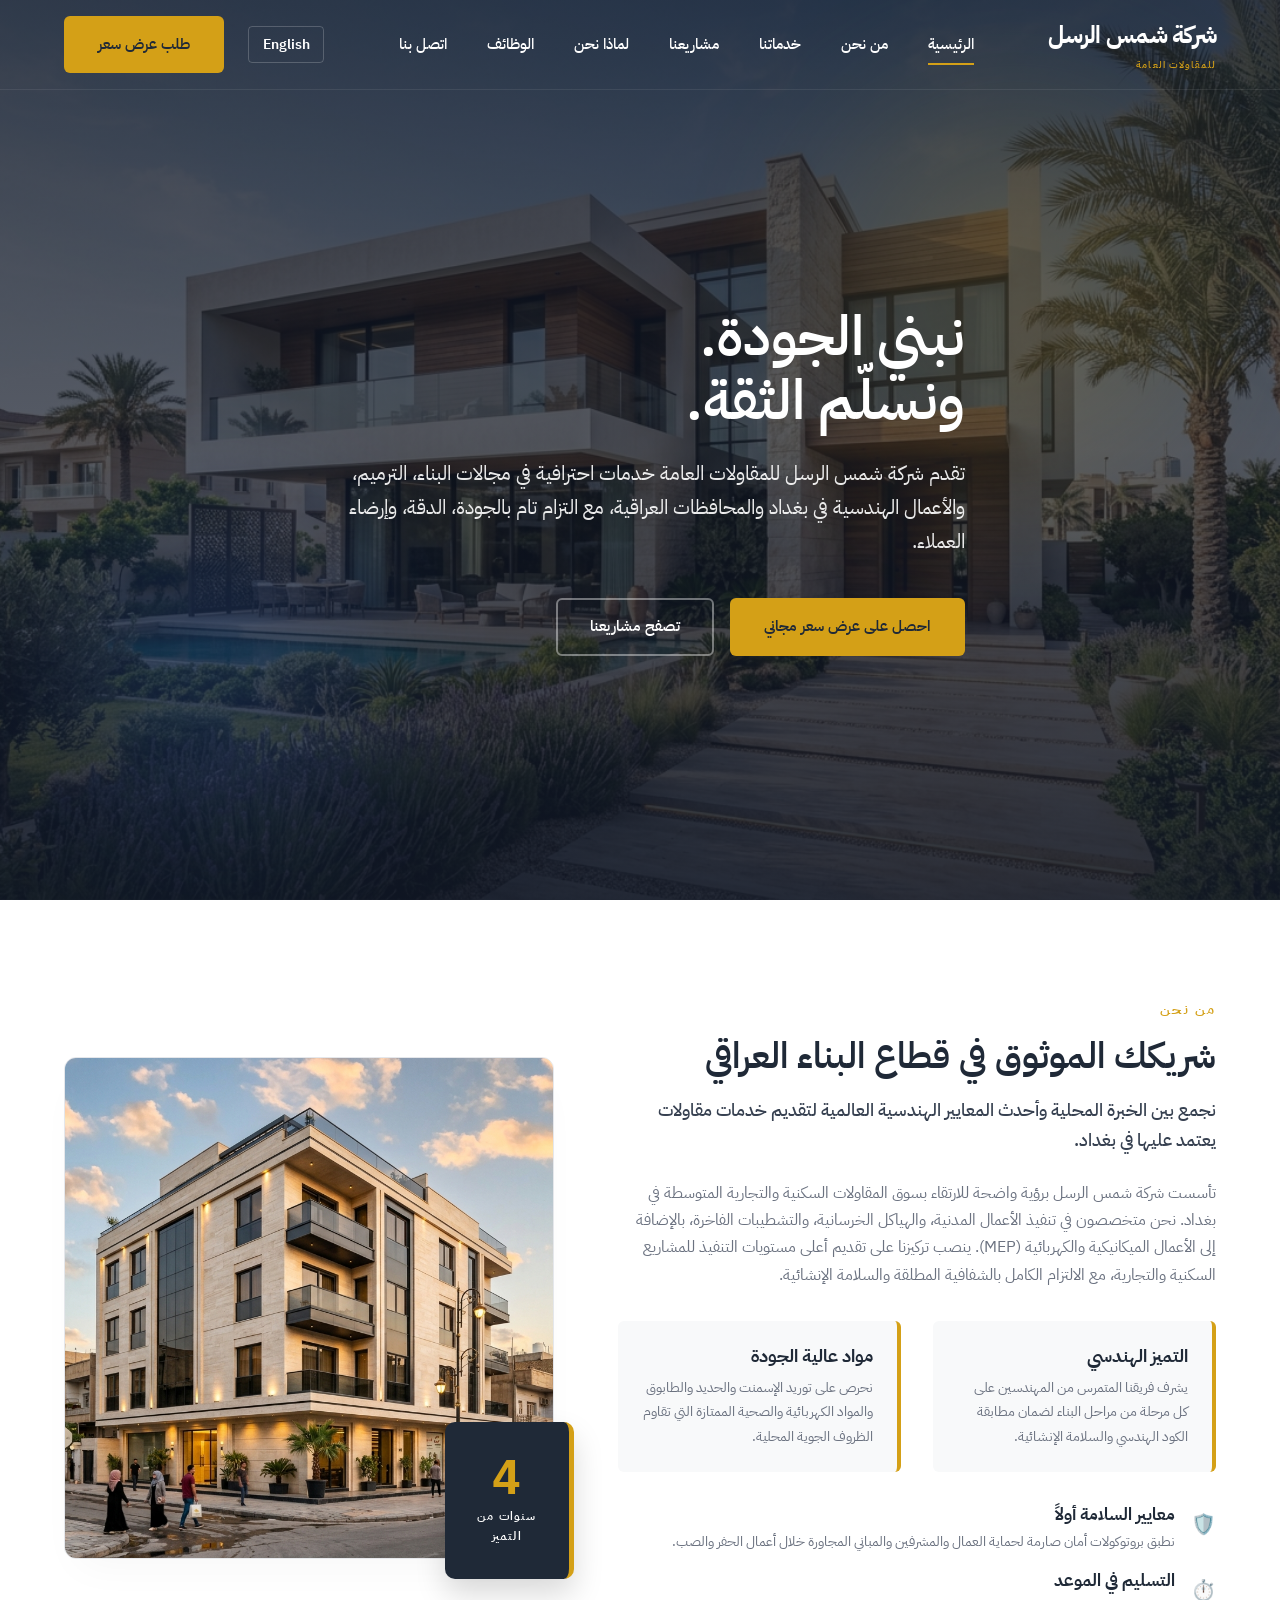
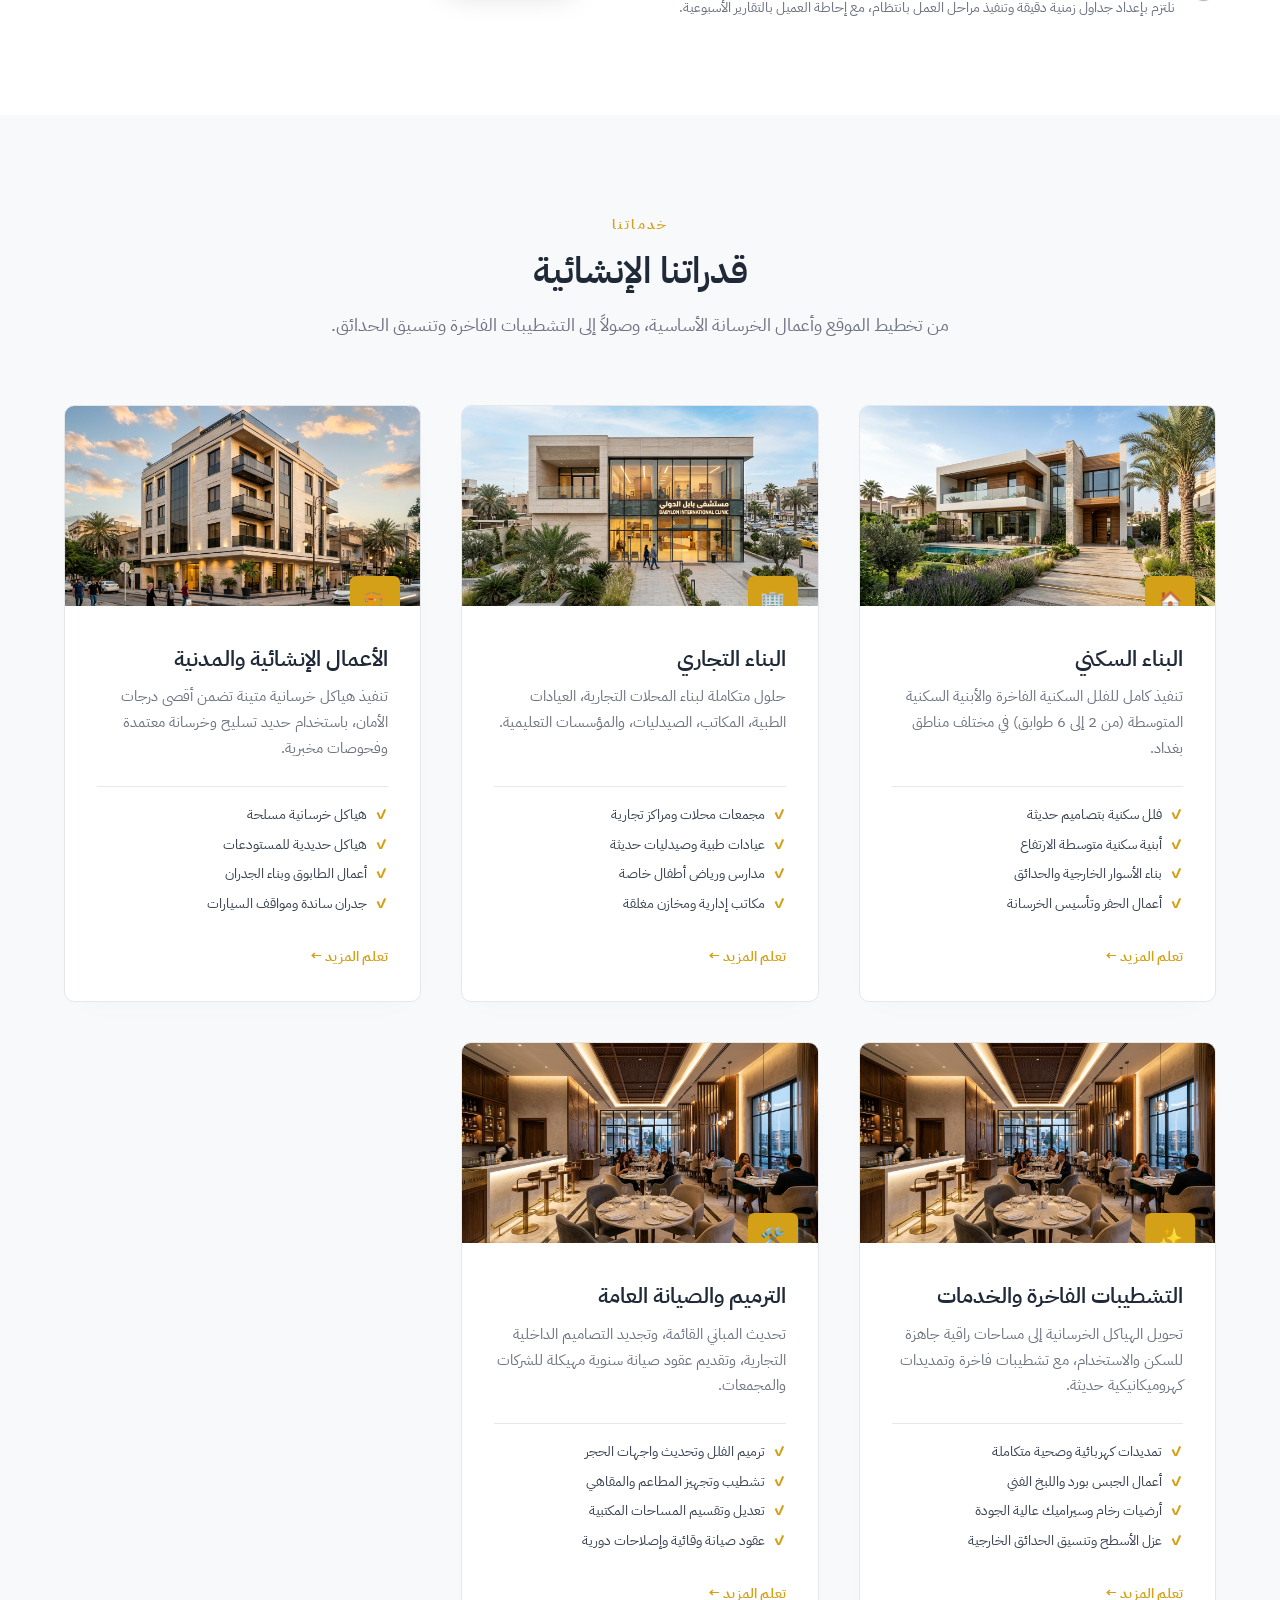
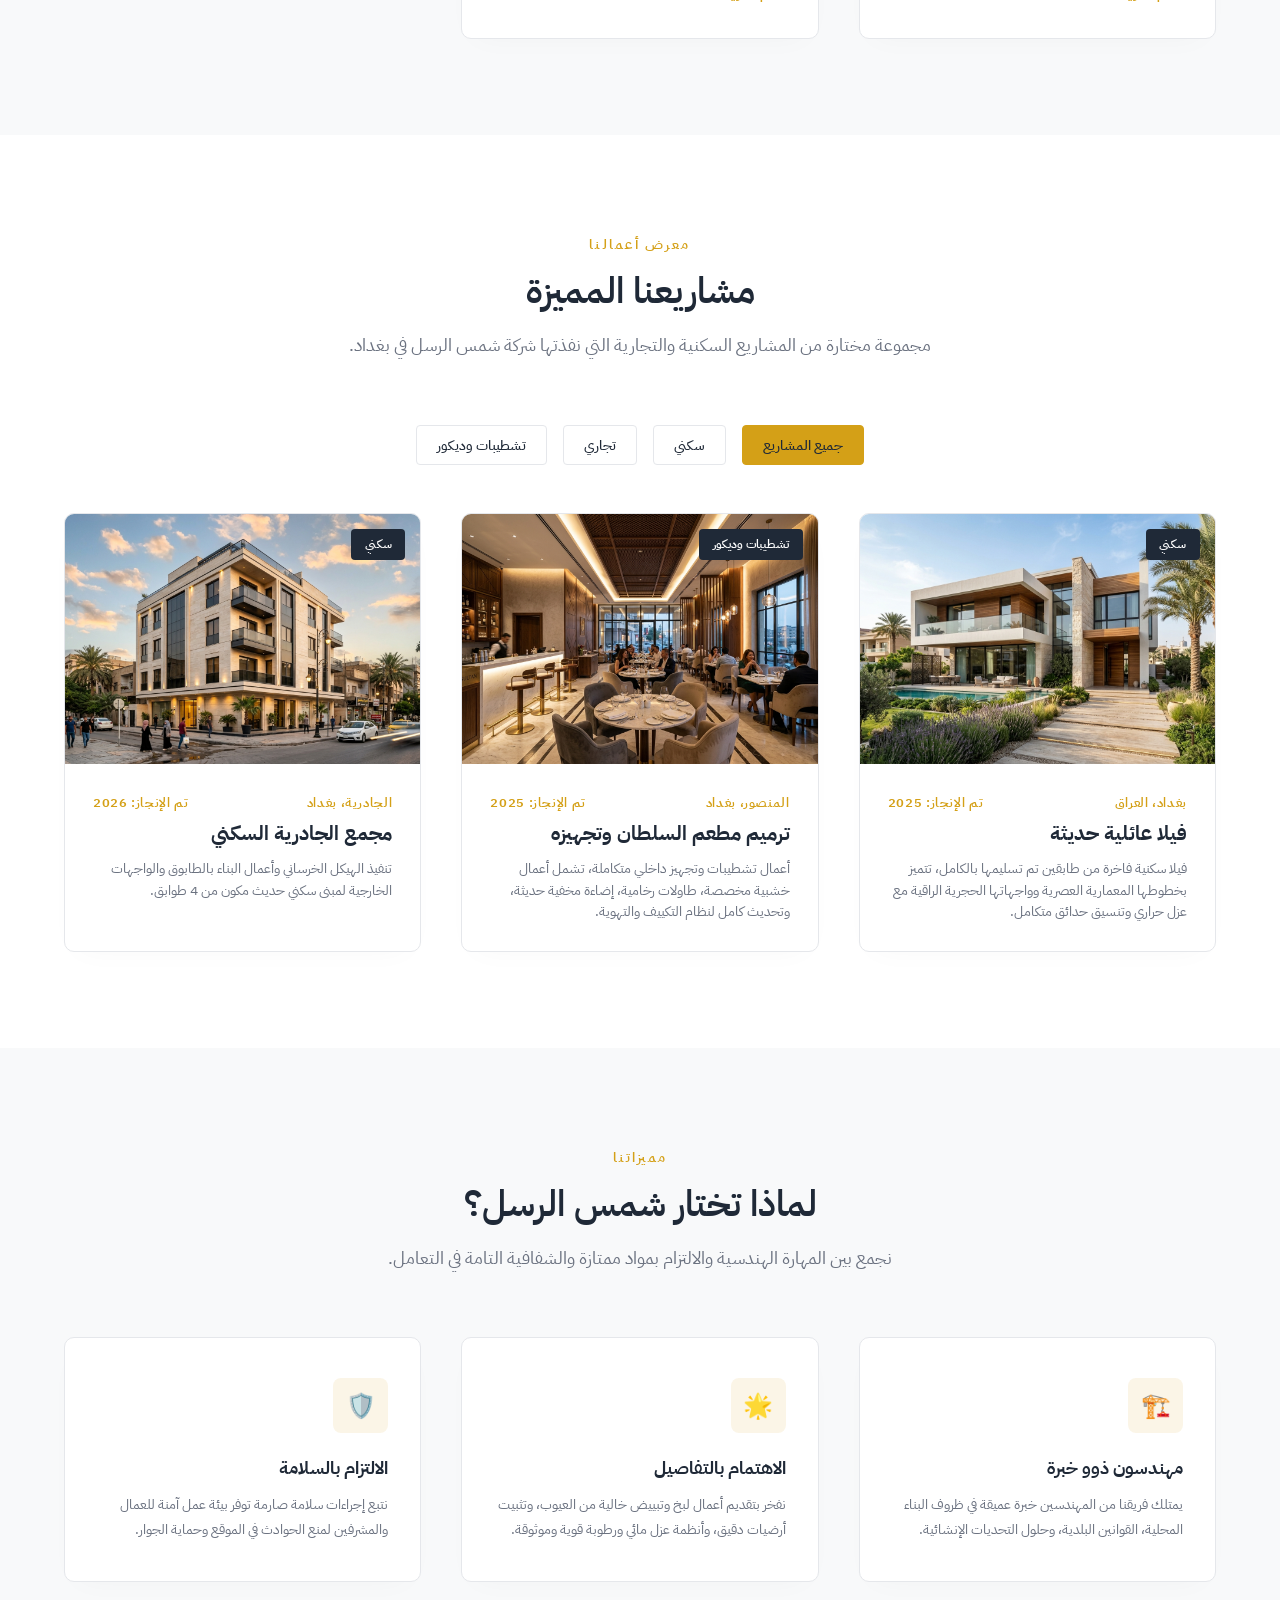
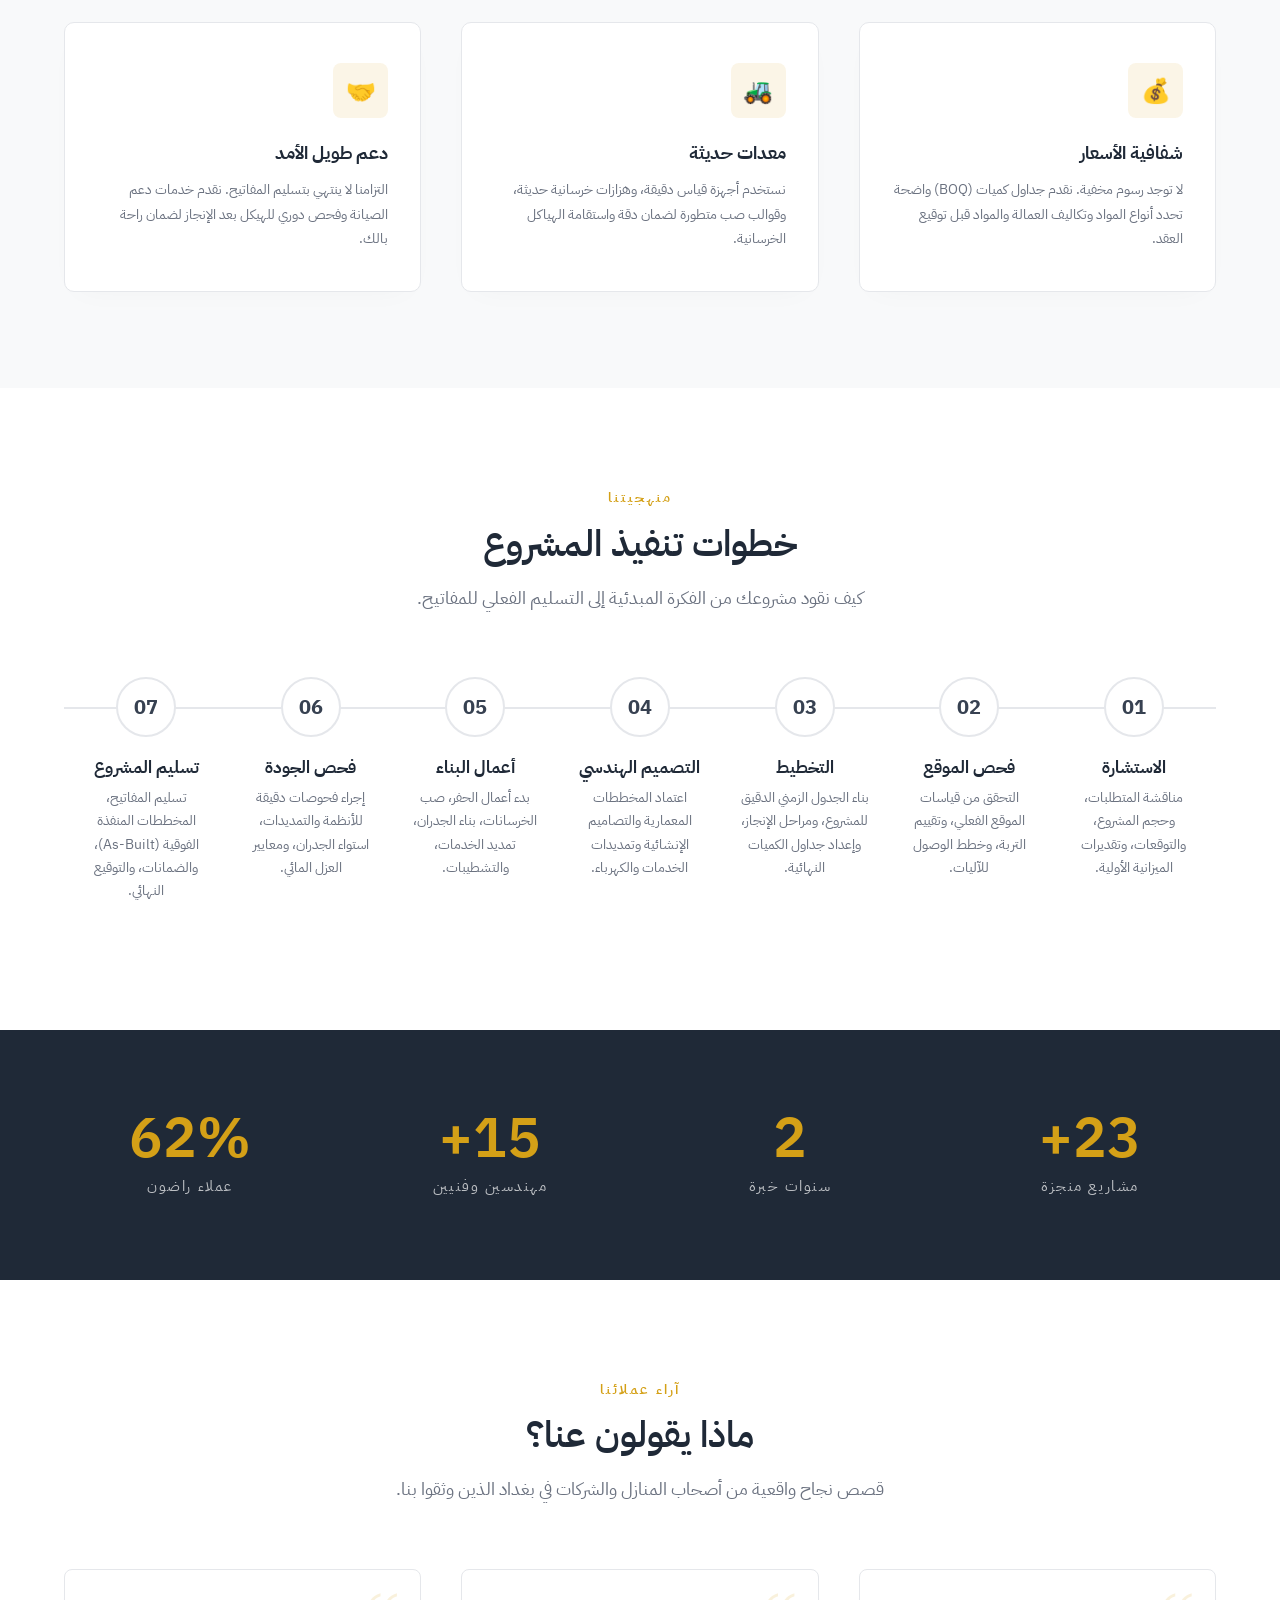
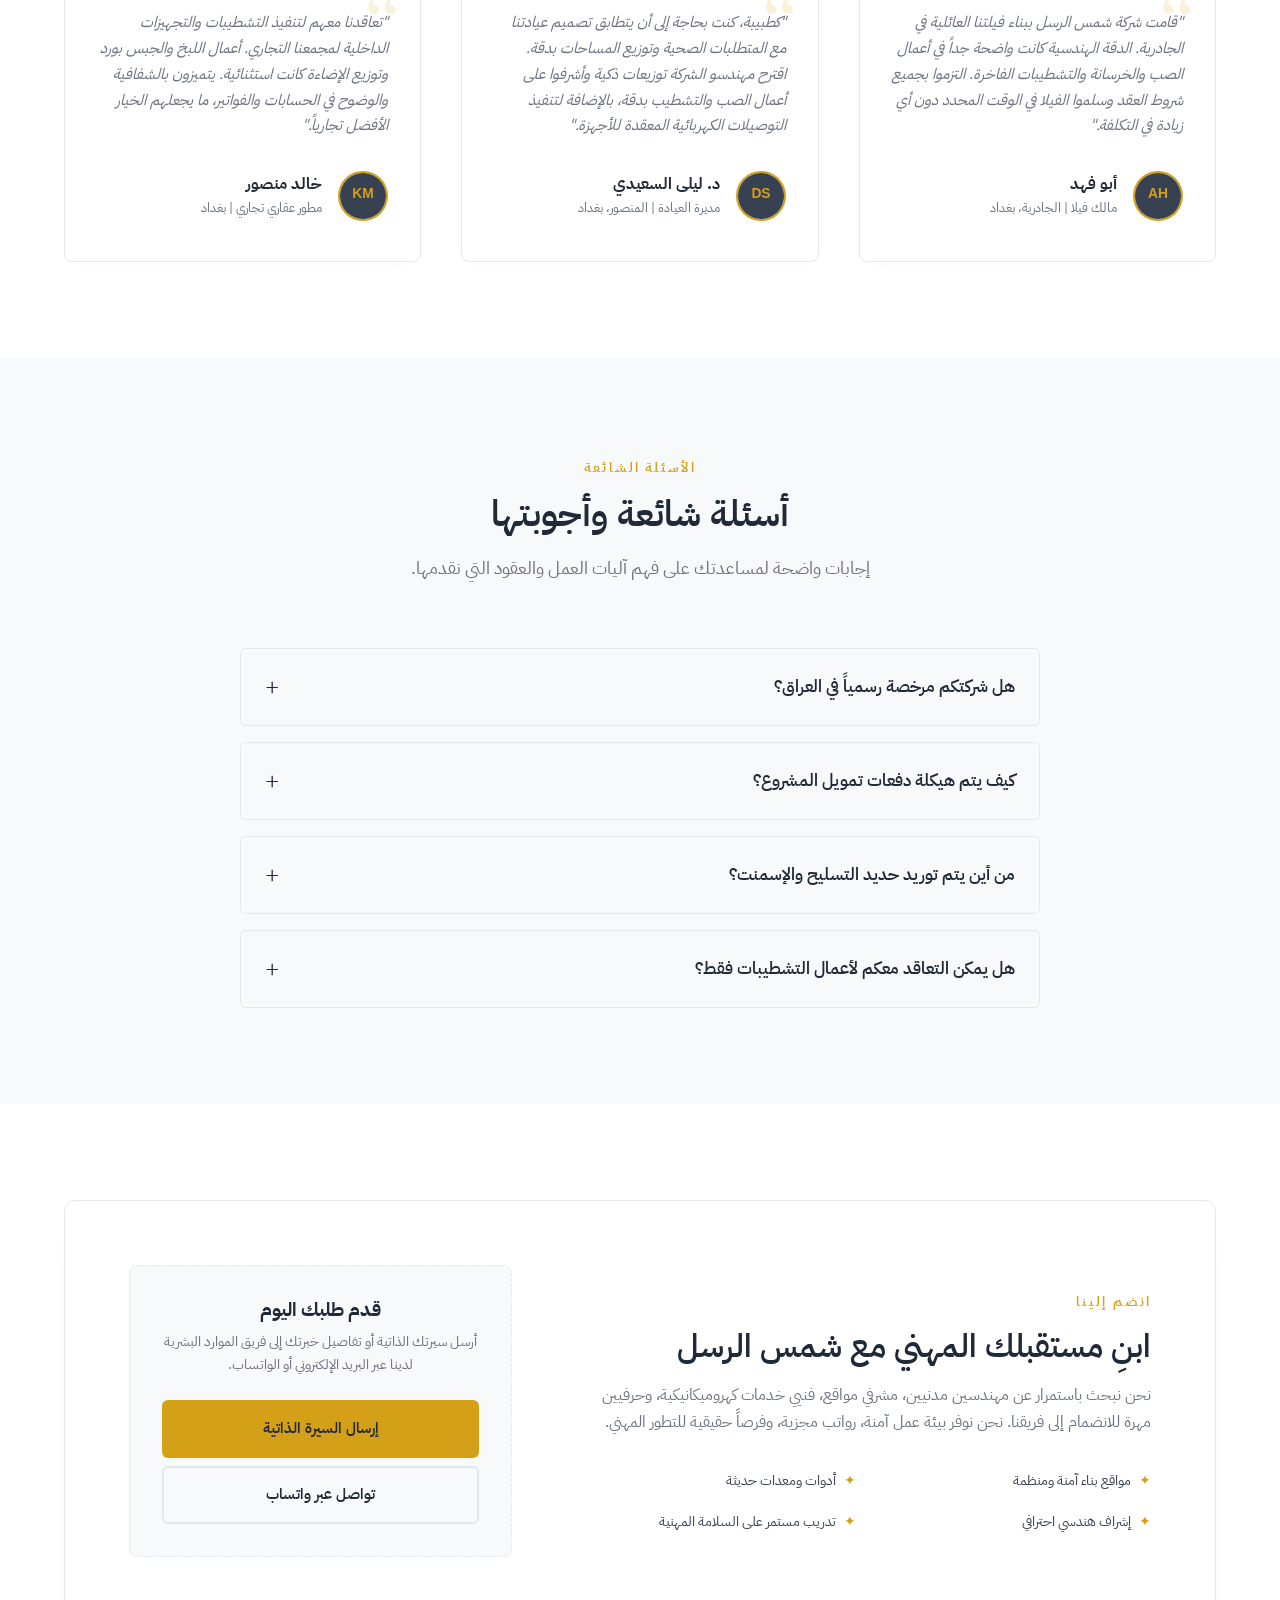
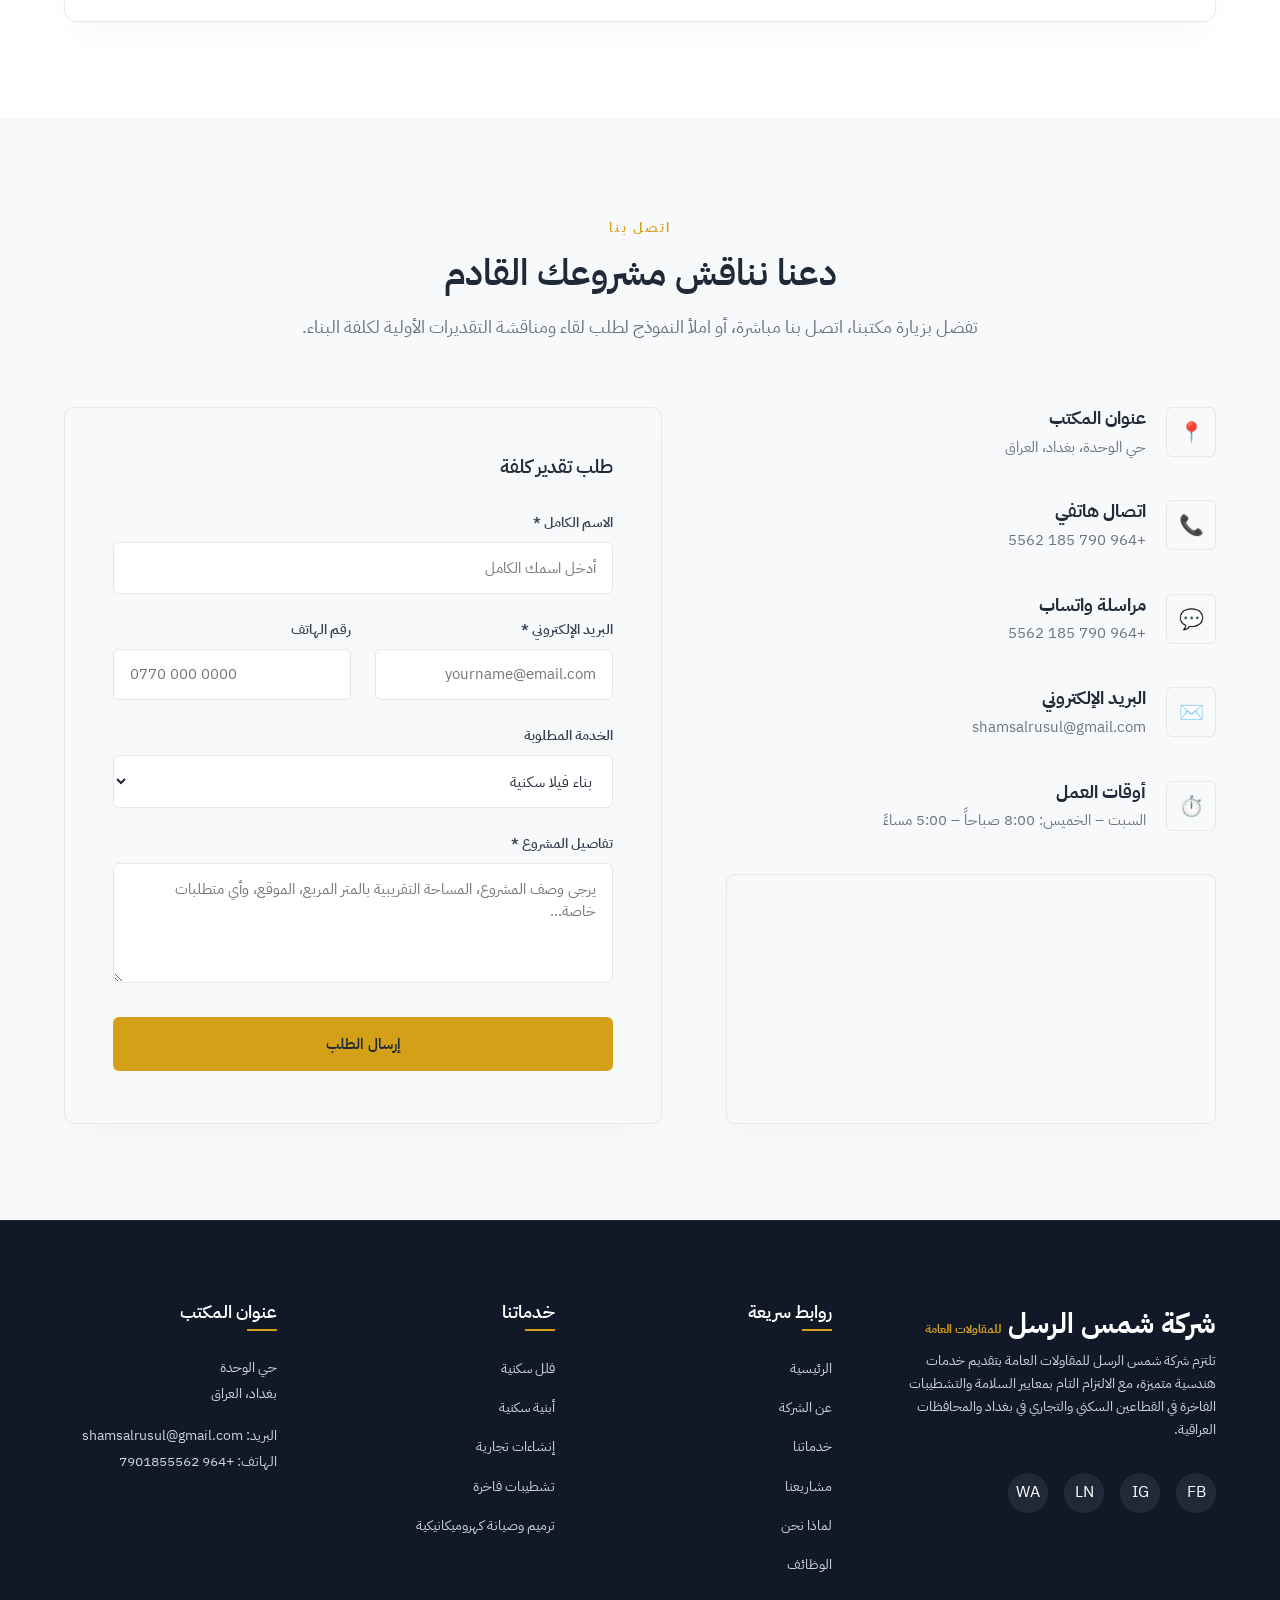
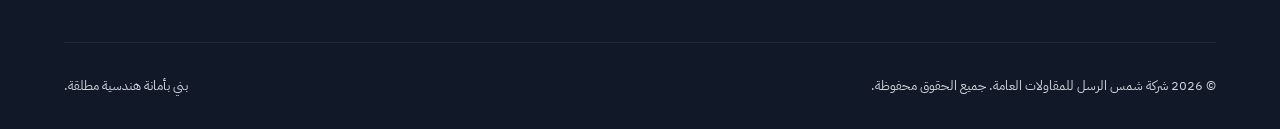
==== commit e450bc97: "Update phone and WhatsApp contact numbers" ====
--- a/ar.html
+++ b/ar.html
@@ -601,7 +601,7 @@
           <h4>قدم طلبك اليوم</h4>
           <p>أرسل سيرتك الذاتية أو تفاصيل خبرتك إلى فريق الموارد البشرية لدينا عبر البريد الإلكتروني أو الواتساب.</p>
           <a href="mailto:careers@shamsrussl.com" class="btn btn-primary" style="margin-bottom: 0.5rem; width: 100%;">إرسال السيرة الذاتية</a>
-          <a href="https://wa.me/96477901855562" class="btn btn-secondary" style="width: 100%;">تواصل عبر واتساب</a>
+          <a href="https://wa.me/9647901855562" class="btn btn-secondary" style="width: 100%;">تواصل عبر واتساب</a>
         </div>
       </div>
     </div>
@@ -630,7 +630,7 @@
             <div class="contact-icon">📞</div>
             <div class="contact-details-text">
               <h4>اتصال هاتفي</h4>
-              <p><a href="tel:+96477901855562">+964 779 0185 5562</a></p>
+              <p><a href="tel:+9647901855562">+964 790 185 5562</a></p>
             </div>
           </div>
 
@@ -638,7 +638,7 @@
             <div class="contact-icon">💬</div>
             <div class="contact-details-text">
               <h4>مراسلة واتساب</h4>
-              <p><a href="https://wa.me/96477901855562" target="_blank" rel="noopener">+964 779 0185 5562</a></p>
+              <p><a href="https://wa.me/9647901855562" target="_blank" rel="noopener">+964 790 185 5562</a></p>
             </div>
           </div>
 
@@ -726,7 +726,7 @@
             <a href="https://facebook.com" class="footer-social-icon" aria-label="فيسبوك" target="_blank" rel="noopener">FB</a>
             <a href="https://instagram.com" class="footer-social-icon" aria-label="إنستغرام" target="_blank" rel="noopener">IG</a>
             <a href="https://linkedin.com" class="footer-social-icon" aria-label="لينكد إن" target="_blank" rel="noopener">LN</a>
-            <a href="https://wa.me/96477901855562" class="footer-social-icon" aria-label="واتساب" target="_blank" rel="noopener">WA</a>
+            <a href="https://wa.me/9647901855562" class="footer-social-icon" aria-label="واتساب" target="_blank" rel="noopener">WA</a>
           </div>
         </div>
 
@@ -761,7 +761,7 @@
           </p>
           <p style="font-size: 0.9rem; line-height: 1.8;">
             البريد: <a href="mailto:shamsalrusul@gmail.com">shamsalrusul@gmail.com</a><br>
-            الهاتف: <a href="tel:96477901855562">+964 77901855562</a>
+            الهاتف: <a href="tel:9647901855562">+964 7901855562</a>
           </p>
         </div>
       </div>
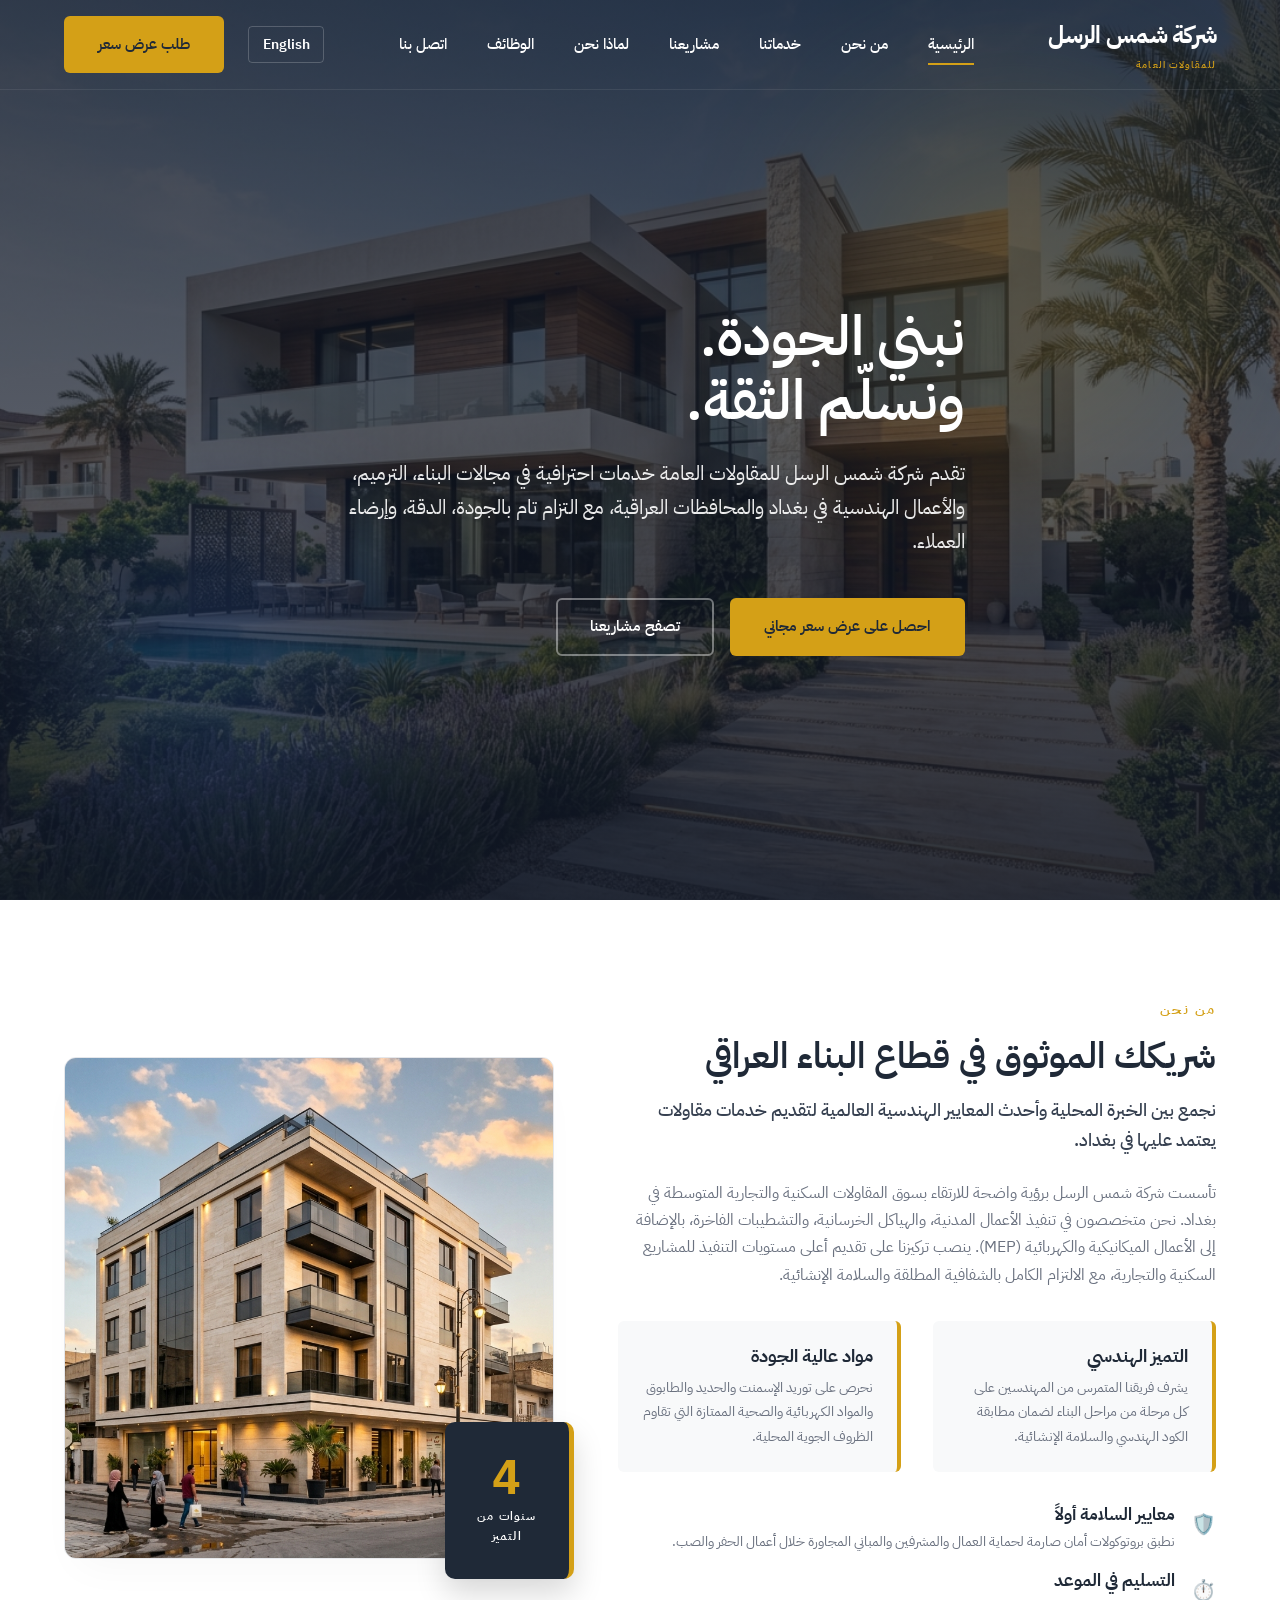
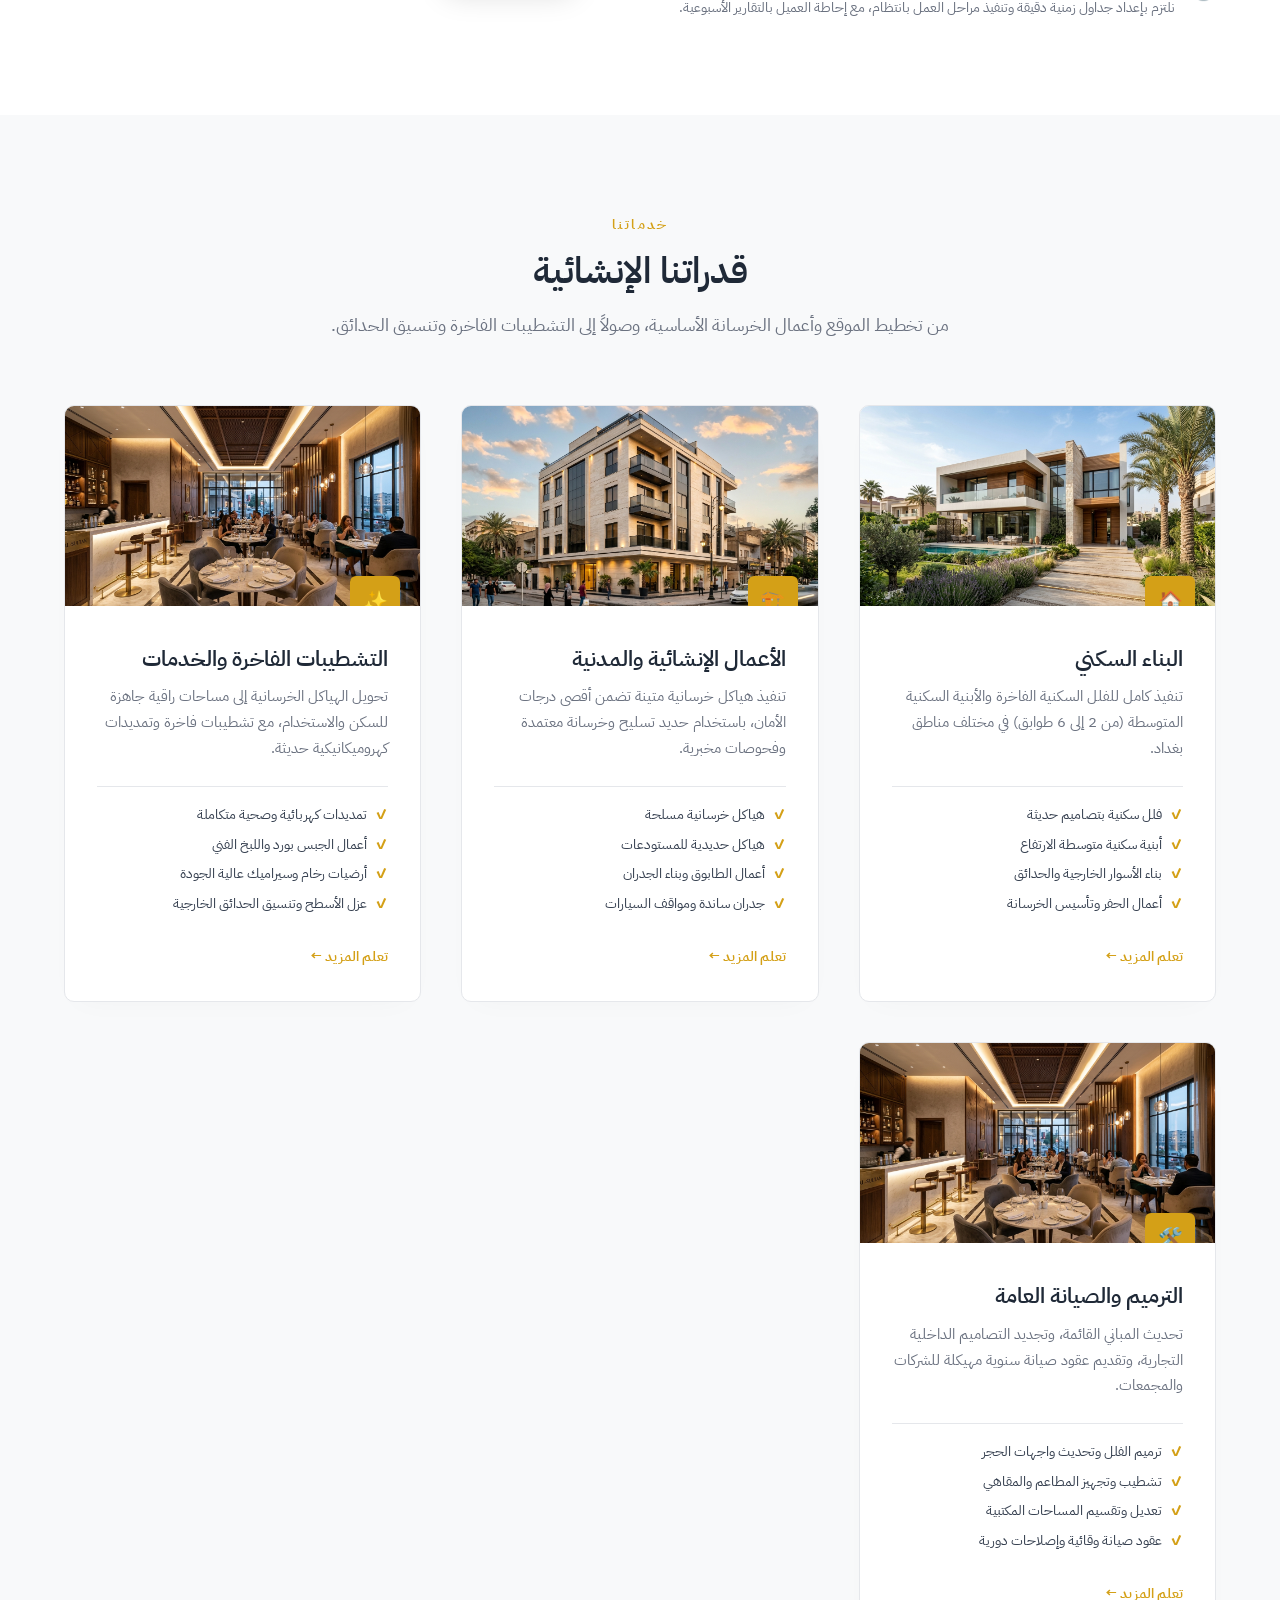
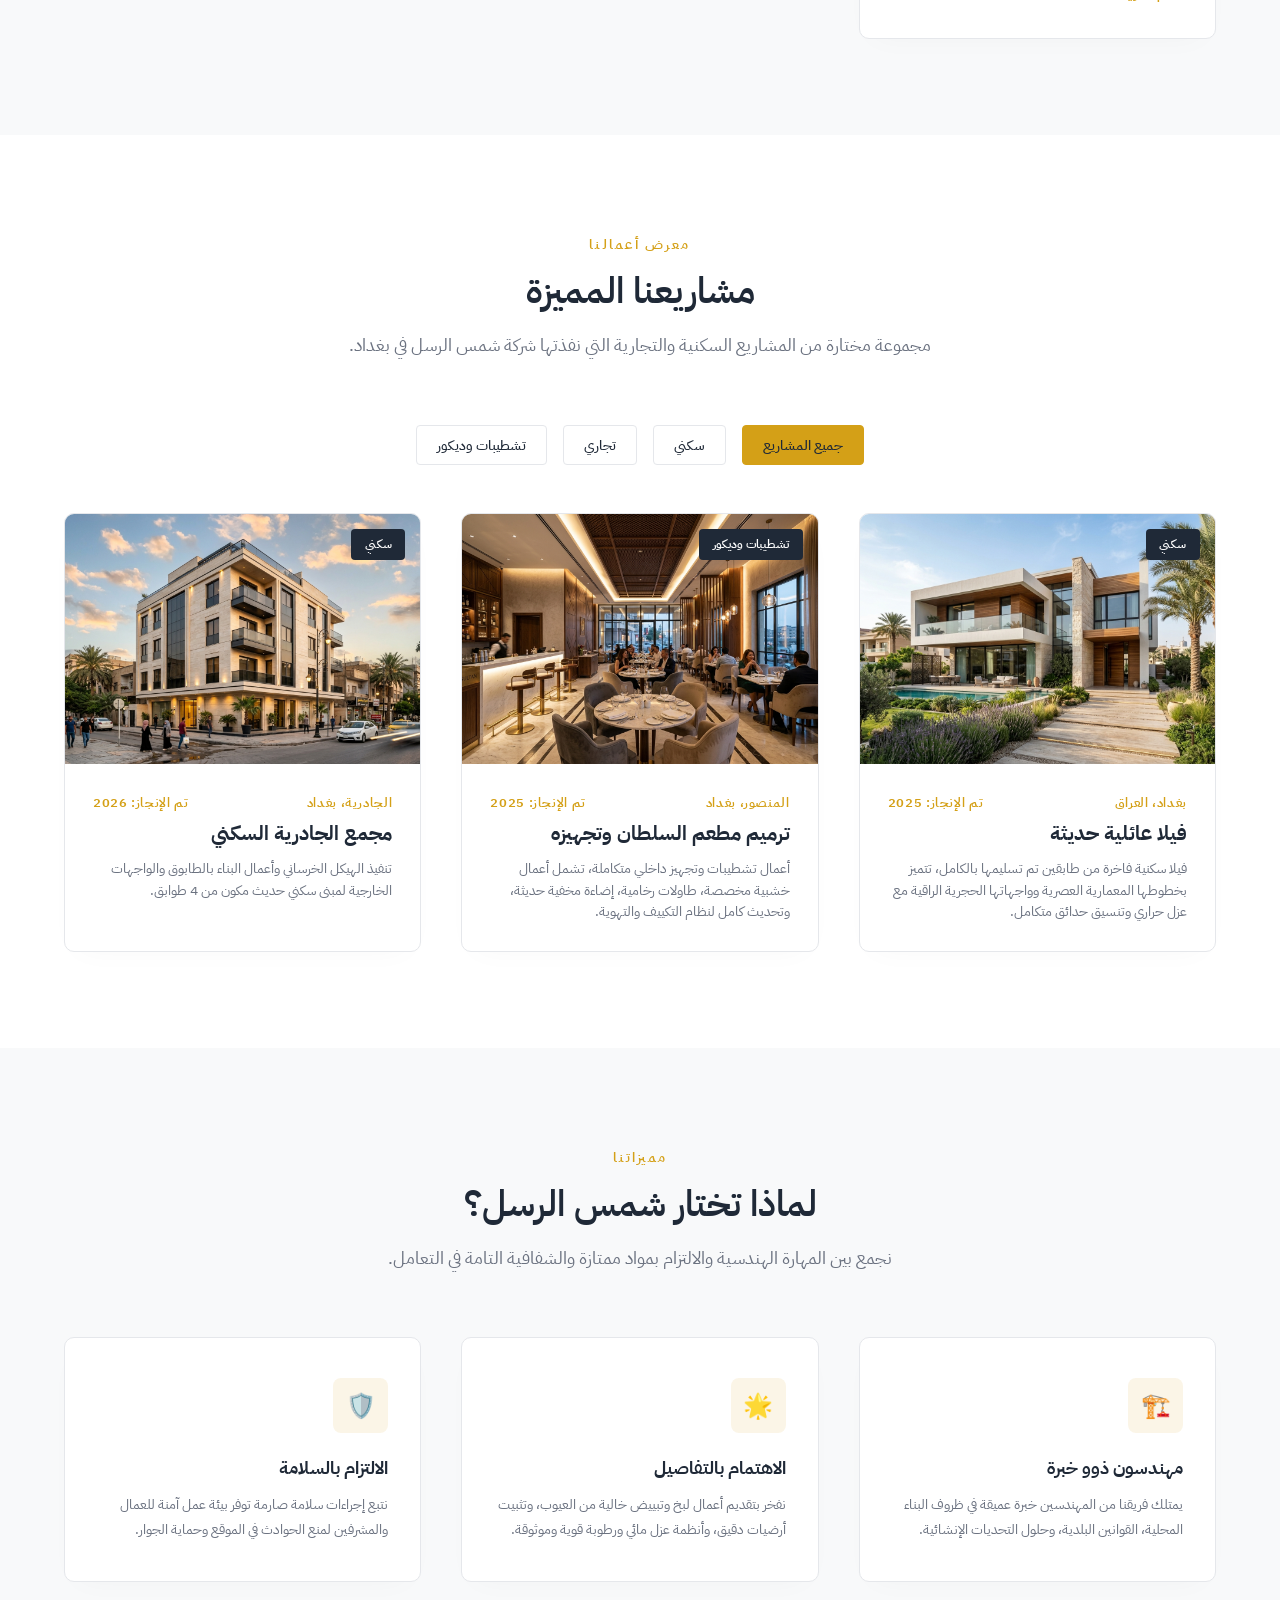
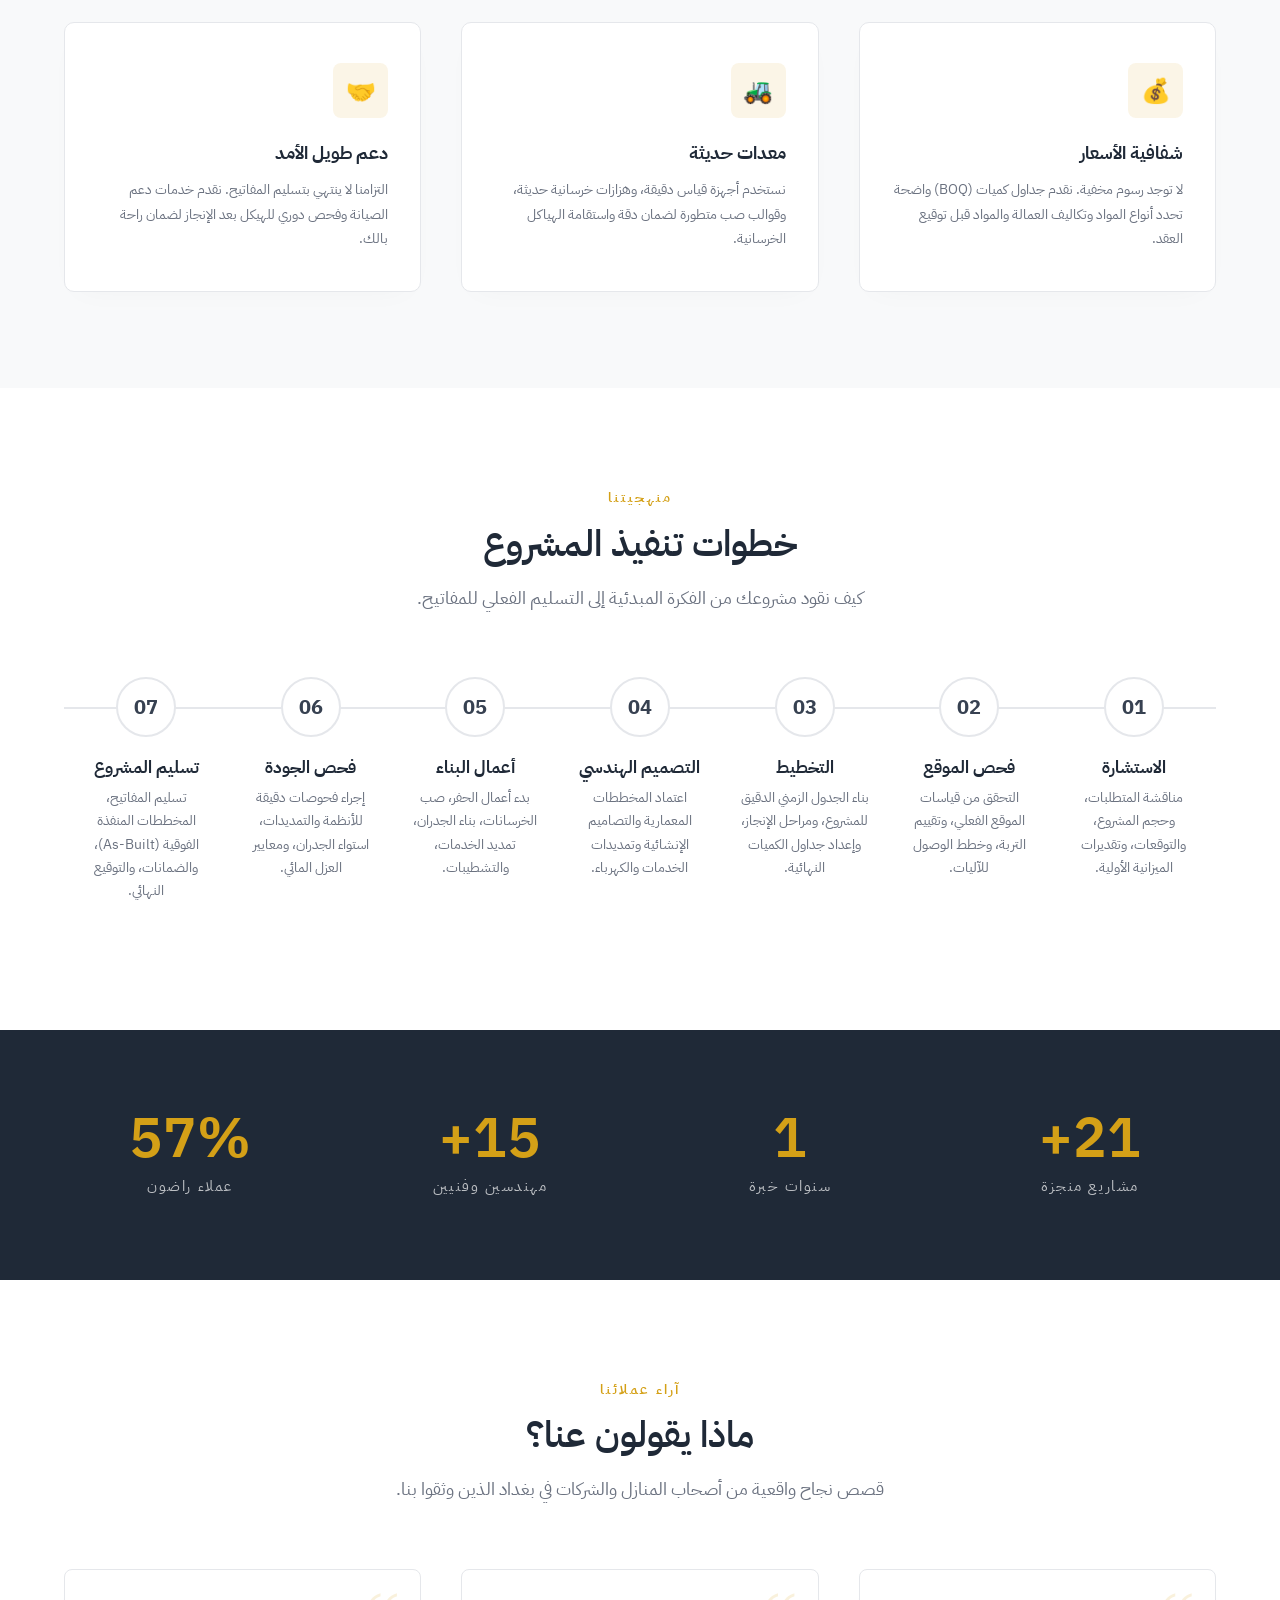
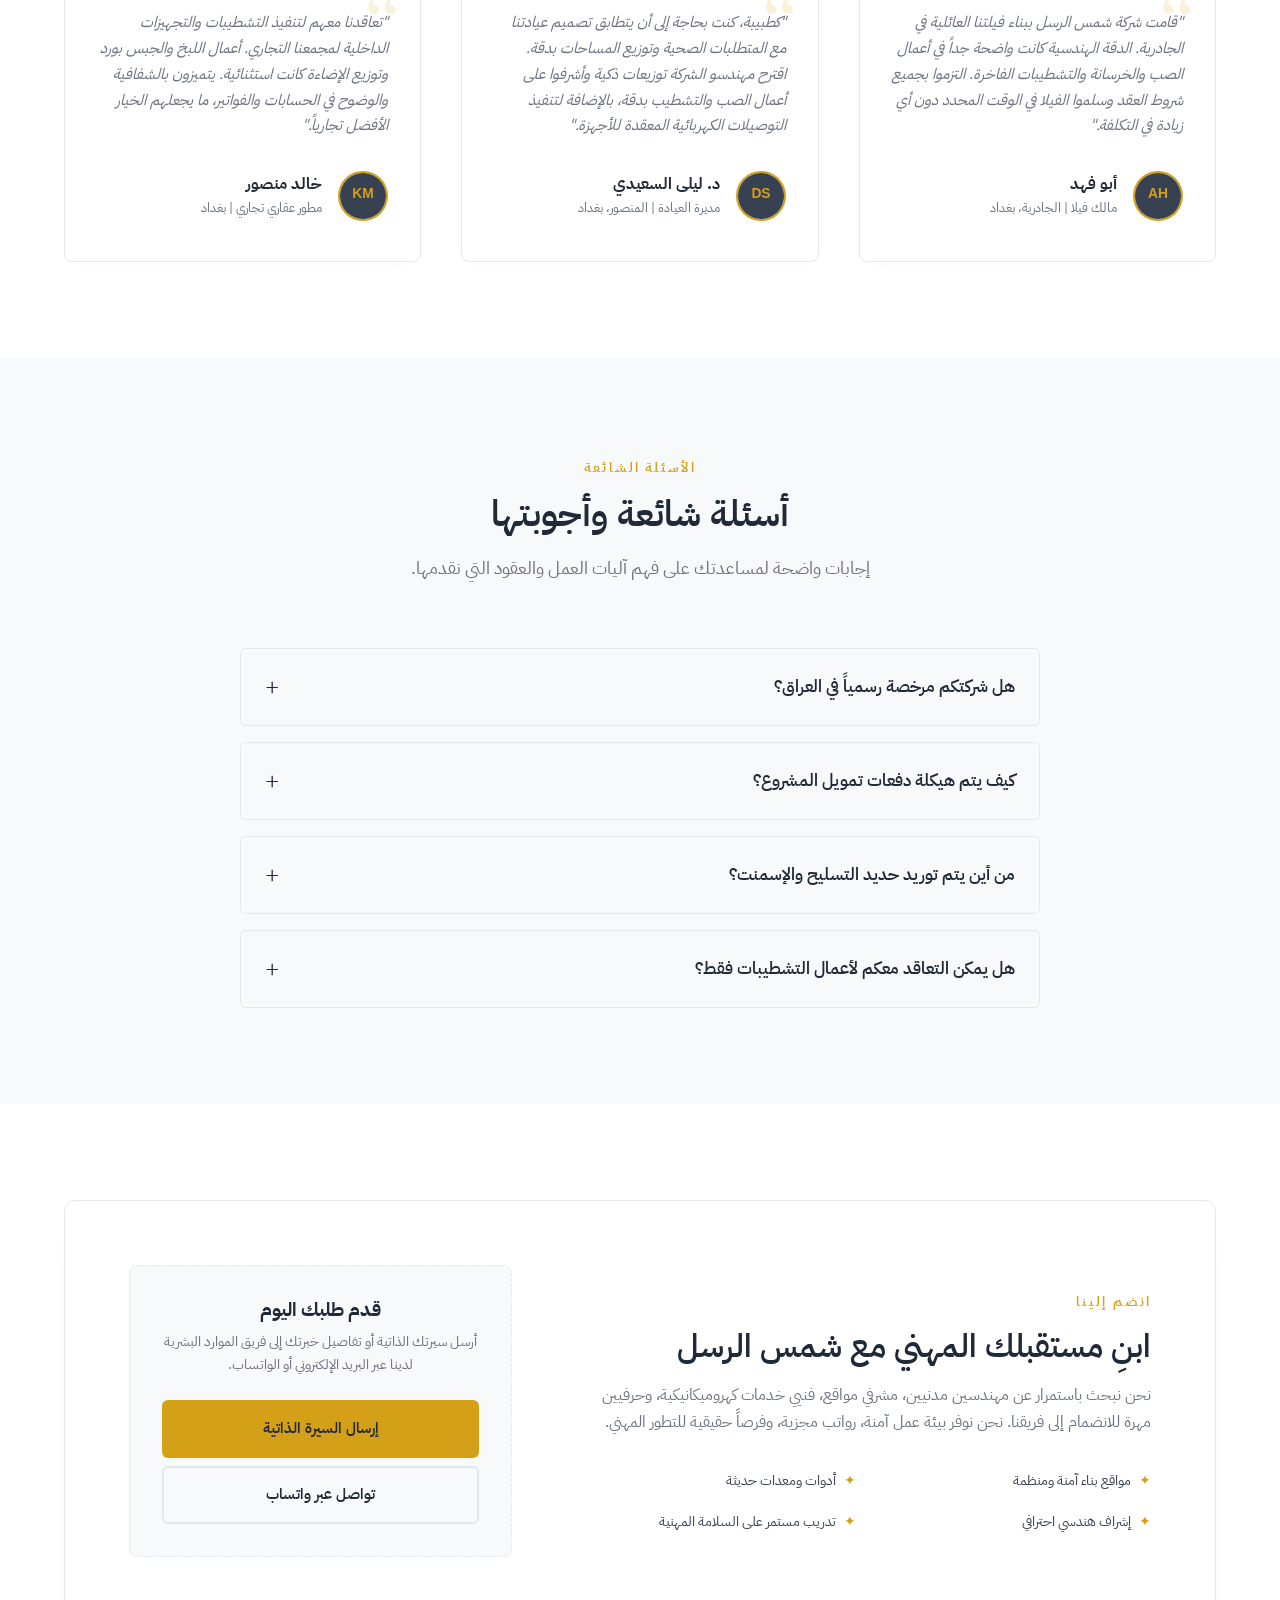
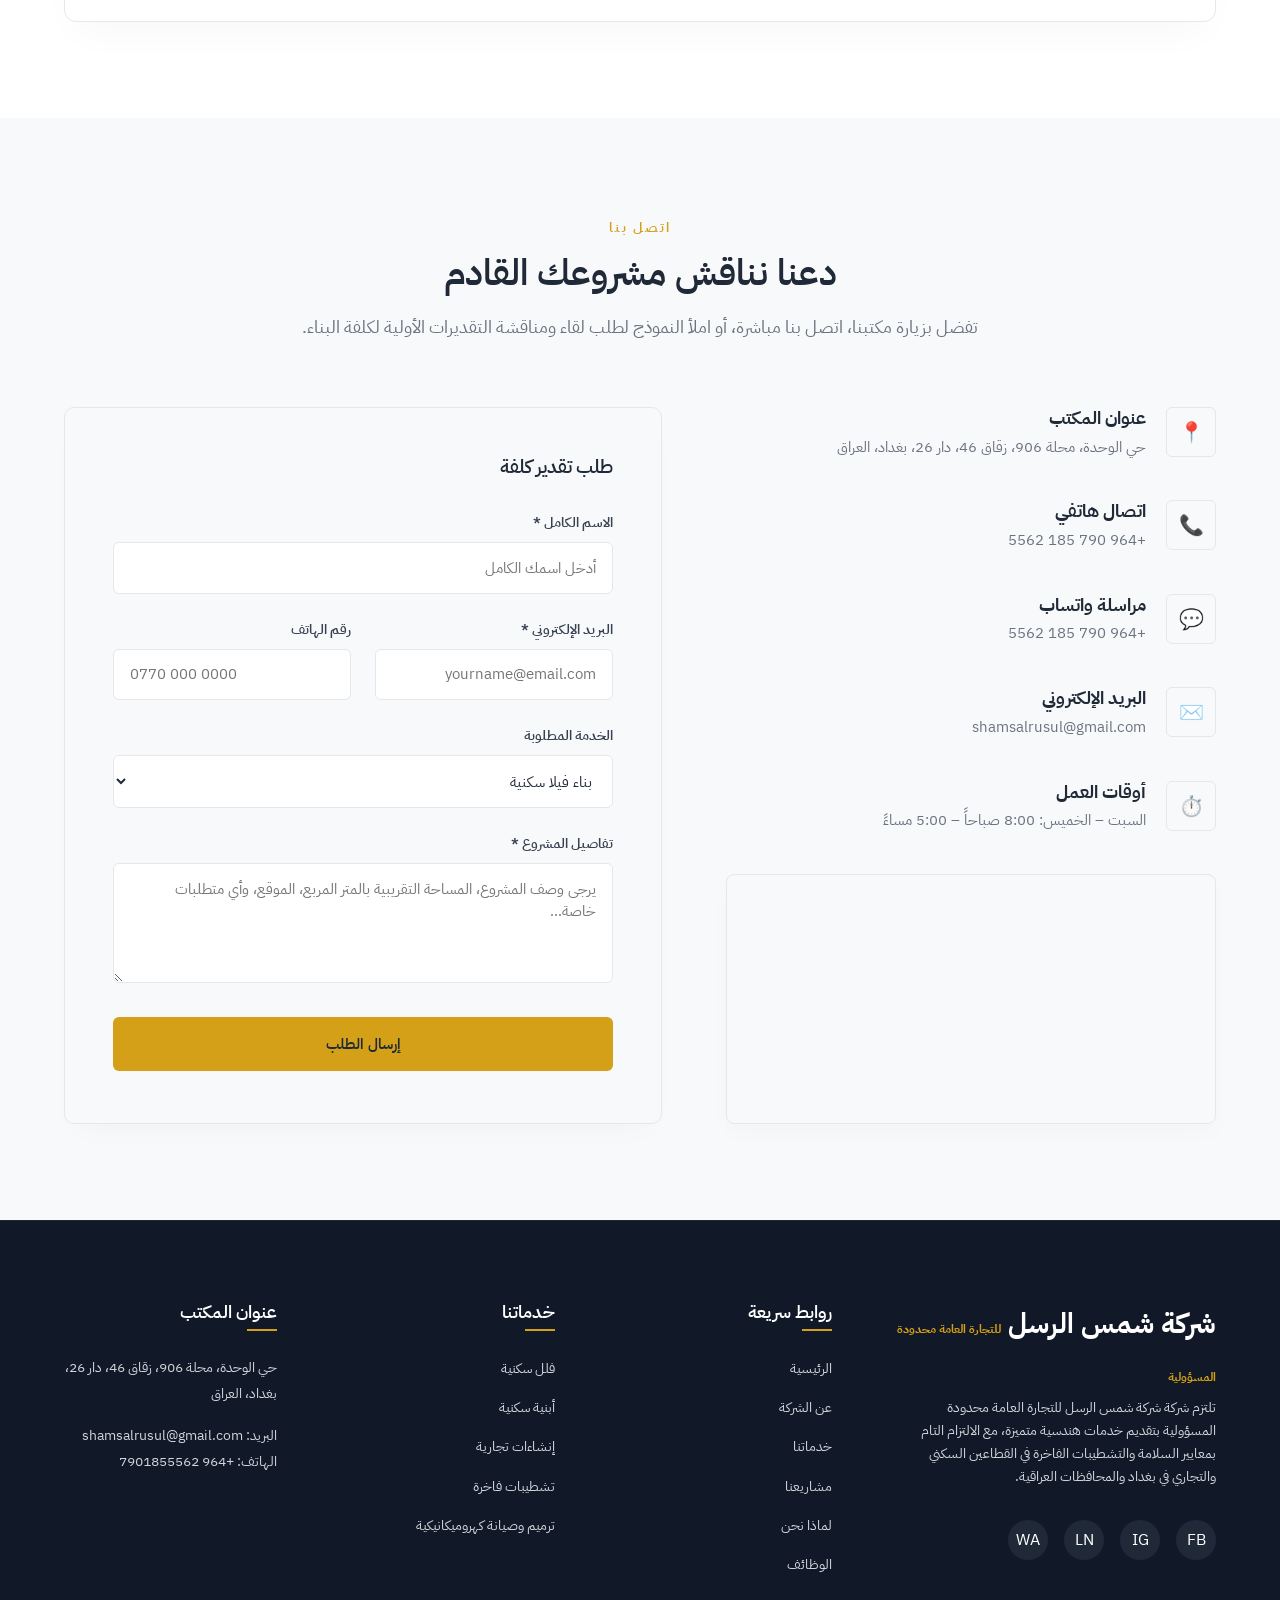
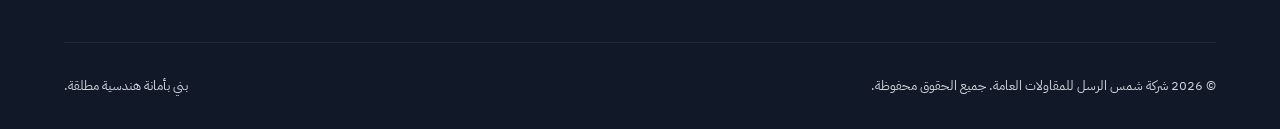
==== commit c9ea8255: "Update ar.html" ====
--- a/ar.html
+++ b/ar.html
@@ -5,14 +5,14 @@
   <meta name="viewport" content="width=device-width, initial-scale=1.0">
   
   <!-- Primary SEO Meta Tags -->
-  <title>شركة شمس الرسل للمقاولات العامة | بغداد، العراق</title>
+  <title>شركة شمس الرسل للتجارة العامة محدودة المسؤولية | بغداد، العراق</title>
   <meta name="description" content="شركة شمس الرسل للمقاولات العامة في بغداد. متخصصون في بناء الفلل السكنية الحديثة، الأبنية التجارية، أعمال التشطيبات الراقية، والترميم. جودة وإتقان هندسي.">
   <meta name="keywords" content="شمس الرسل، مقاولات عامة بغداد، شركات بناء العراق، بناء فلل بغداد، تشطيبات داخلية العراق، ترميم منازل بغداد، شركة مقاولات عراقية">
   
   <!-- Open Graph / Facebook -->
   <meta property="og:type" content="website">
   <meta property="og:url" content="https://shamsrussl.com/ar.html">
-  <meta property="og:title" content="شركة شمس الرسل للمقاولات العامة | بغداد، العراق">
+  <meta property="og:title" content="شركة شمس الرسل للتجارة العامة محدودة المسؤولية | بغداد، العراق">
   <meta property="og:description" content="نقدم خدمات بناء وترميم وهندسة مدنية احترافية في بغداد والمحافظات مع التزام تام بالمعايير الإنشائية والجودة والسلامة.">
   <meta property="og:image" content="assets/images/hero_villa.jpg">
 
@@ -175,24 +175,7 @@
           </div>
         </div>
 
-        <!-- Service 2: Commercial Buildings -->
-        <div class="service-card">
-          <div class="service-img">
-            <img src="assets/images/project_clinic.jpg" alt="البناء التجاري" loading="lazy">
-            <div class="service-icon-floating">🏢</div>
-          </div>
-          <div class="service-info">
-            <h3>البناء التجاري</h3>
-            <p>حلول متكاملة لبناء المحلات التجارية، العيادات الطبية، المكاتب، الصيدليات، والمؤسسات التعليمية.</p>
-            <ul class="service-features-list">
-              <li>مجمعات محلات ومراكز تجارية</li>
-              <li>عيادات طبية وصيدليات حديثة</li>
-              <li>مدارس ورياض أطفال خاصة</li>
-              <li>مكاتب إدارية ومخازن مغلقة</li>
-            </ul>
-            <a href="#contact" class="service-link">تعلم المزيد &larr;</a>
-          </div>
-        </div>
+      
 
         <!-- Service 3: Structural Works -->
         <div class="service-card">
@@ -622,7 +605,7 @@
             <div class="contact-icon">📍</div>
             <div class="contact-details-text">
               <h4>عنوان المكتب</h4>
-              <p>حي الوحدة، بغداد، العراق</p>
+              <p>حي الوحدة، محلة 906، زقاق 46، دار 26، بغداد، العراق</p>
             </div>
           </div>
 
@@ -719,9 +702,9 @@
         <div class="footer-brand">
           <a href="#home" class="logo-text">
             شركة شمس الرسل
-            <span class="logo-subtext">للمقاولات العامة</span>
+            <span class="logo-subtext"> للتجارة العامة محدودة المسؤولية</span>
           </a>
-          <p>تلتزم شركة شمس الرسل للمقاولات العامة بتقديم خدمات هندسية متميزة، مع الالتزام التام بمعايير السلامة والتشطيبات الفاخرة في القطاعين السكني والتجاري في بغداد والمحافظات العراقية.</p>
+          <p>تلتزم شركة شركة شمس الرسل للتجارة العامة محدودة المسؤولية بتقديم خدمات هندسية متميزة، مع الالتزام التام بمعايير السلامة والتشطيبات الفاخرة في القطاعين السكني والتجاري في بغداد والمحافظات العراقية.</p>
           <div class="footer-socials">
             <a href="https://facebook.com" class="footer-social-icon" aria-label="فيسبوك" target="_blank" rel="noopener">FB</a>
             <a href="https://instagram.com" class="footer-social-icon" aria-label="إنستغرام" target="_blank" rel="noopener">IG</a>
@@ -756,8 +739,7 @@
         <div class="footer-col">
           <h4>عنوان المكتب</h4>
           <p style="font-size: 0.9rem; line-height: 1.8; margin-bottom: 1rem;">
-            حي الوحدة<br>
-            بغداد، العراق
+            حي الوحدة، محلة 906، زقاق 46، دار 26، بغداد، العراق<br>
           </p>
           <p style="font-size: 0.9rem; line-height: 1.8;">
             البريد: <a href="mailto:shamsalrusul@gmail.com">shamsalrusul@gmail.com</a><br>
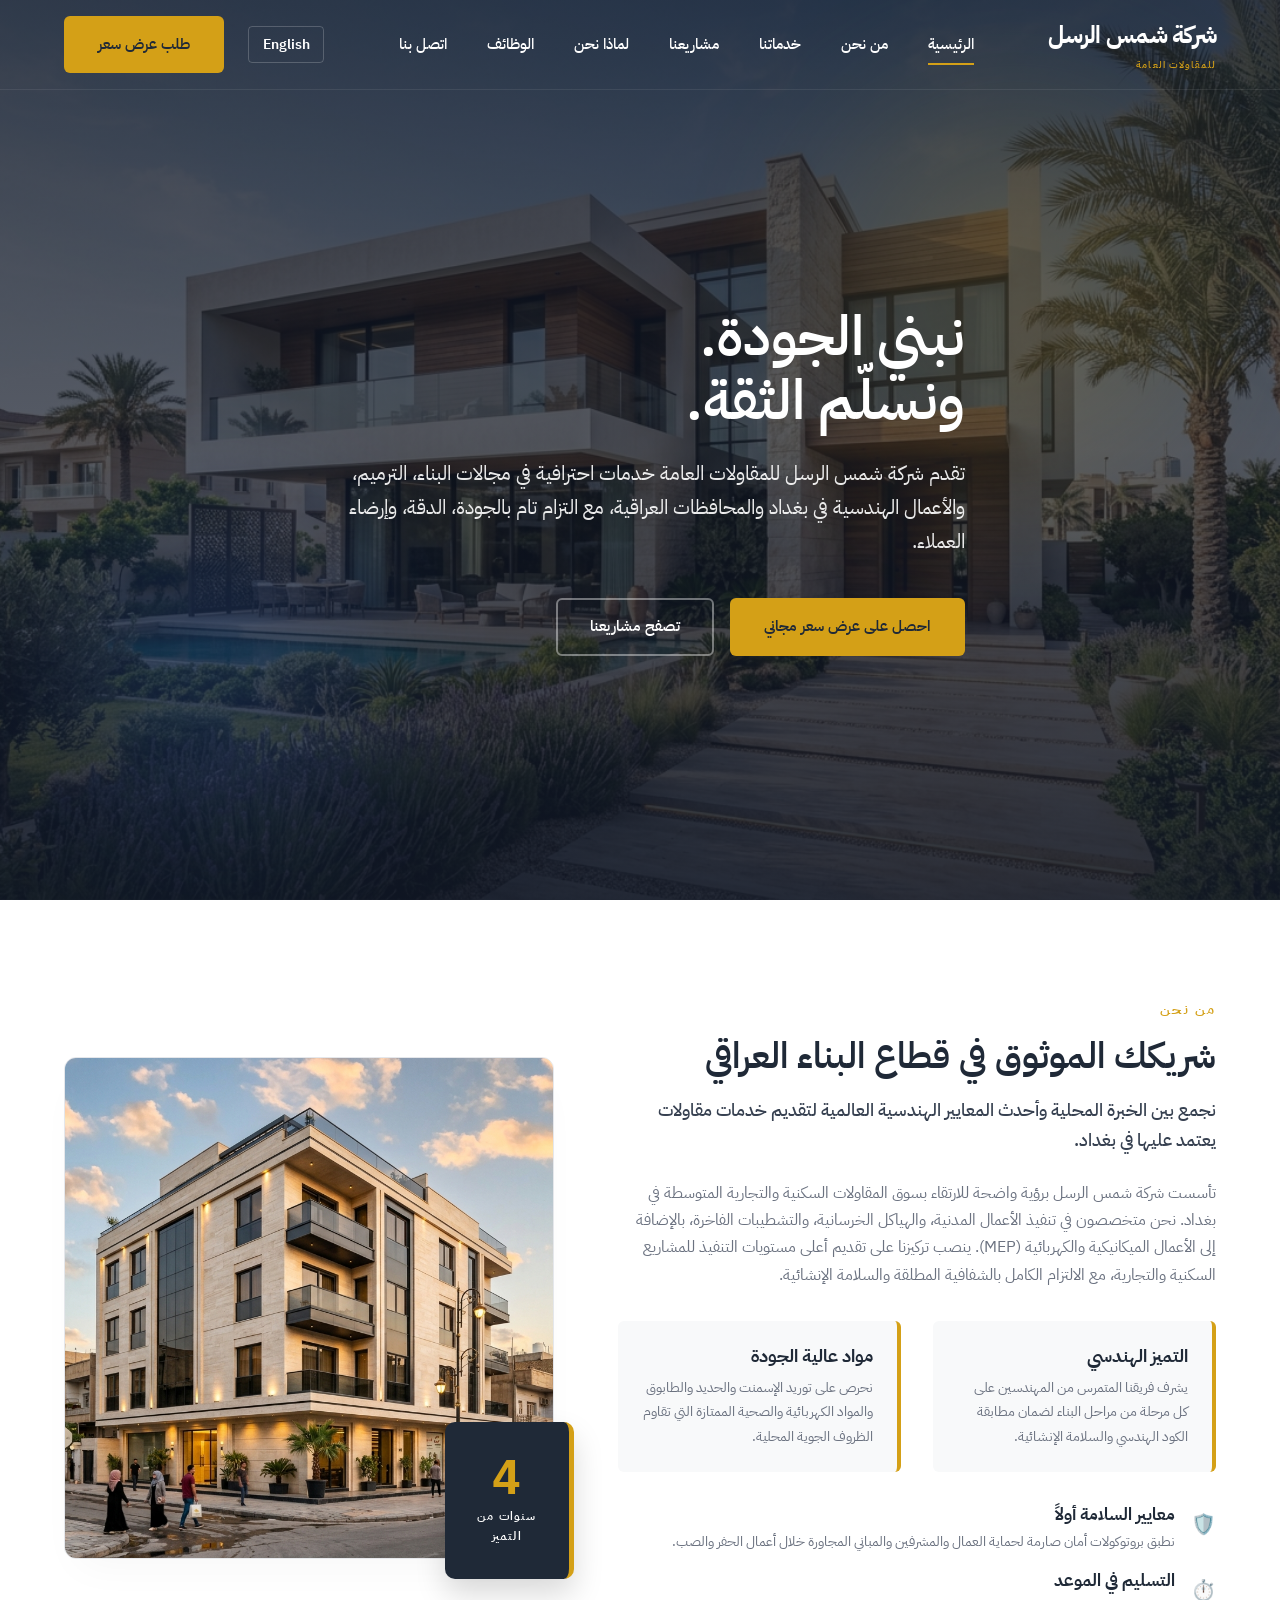
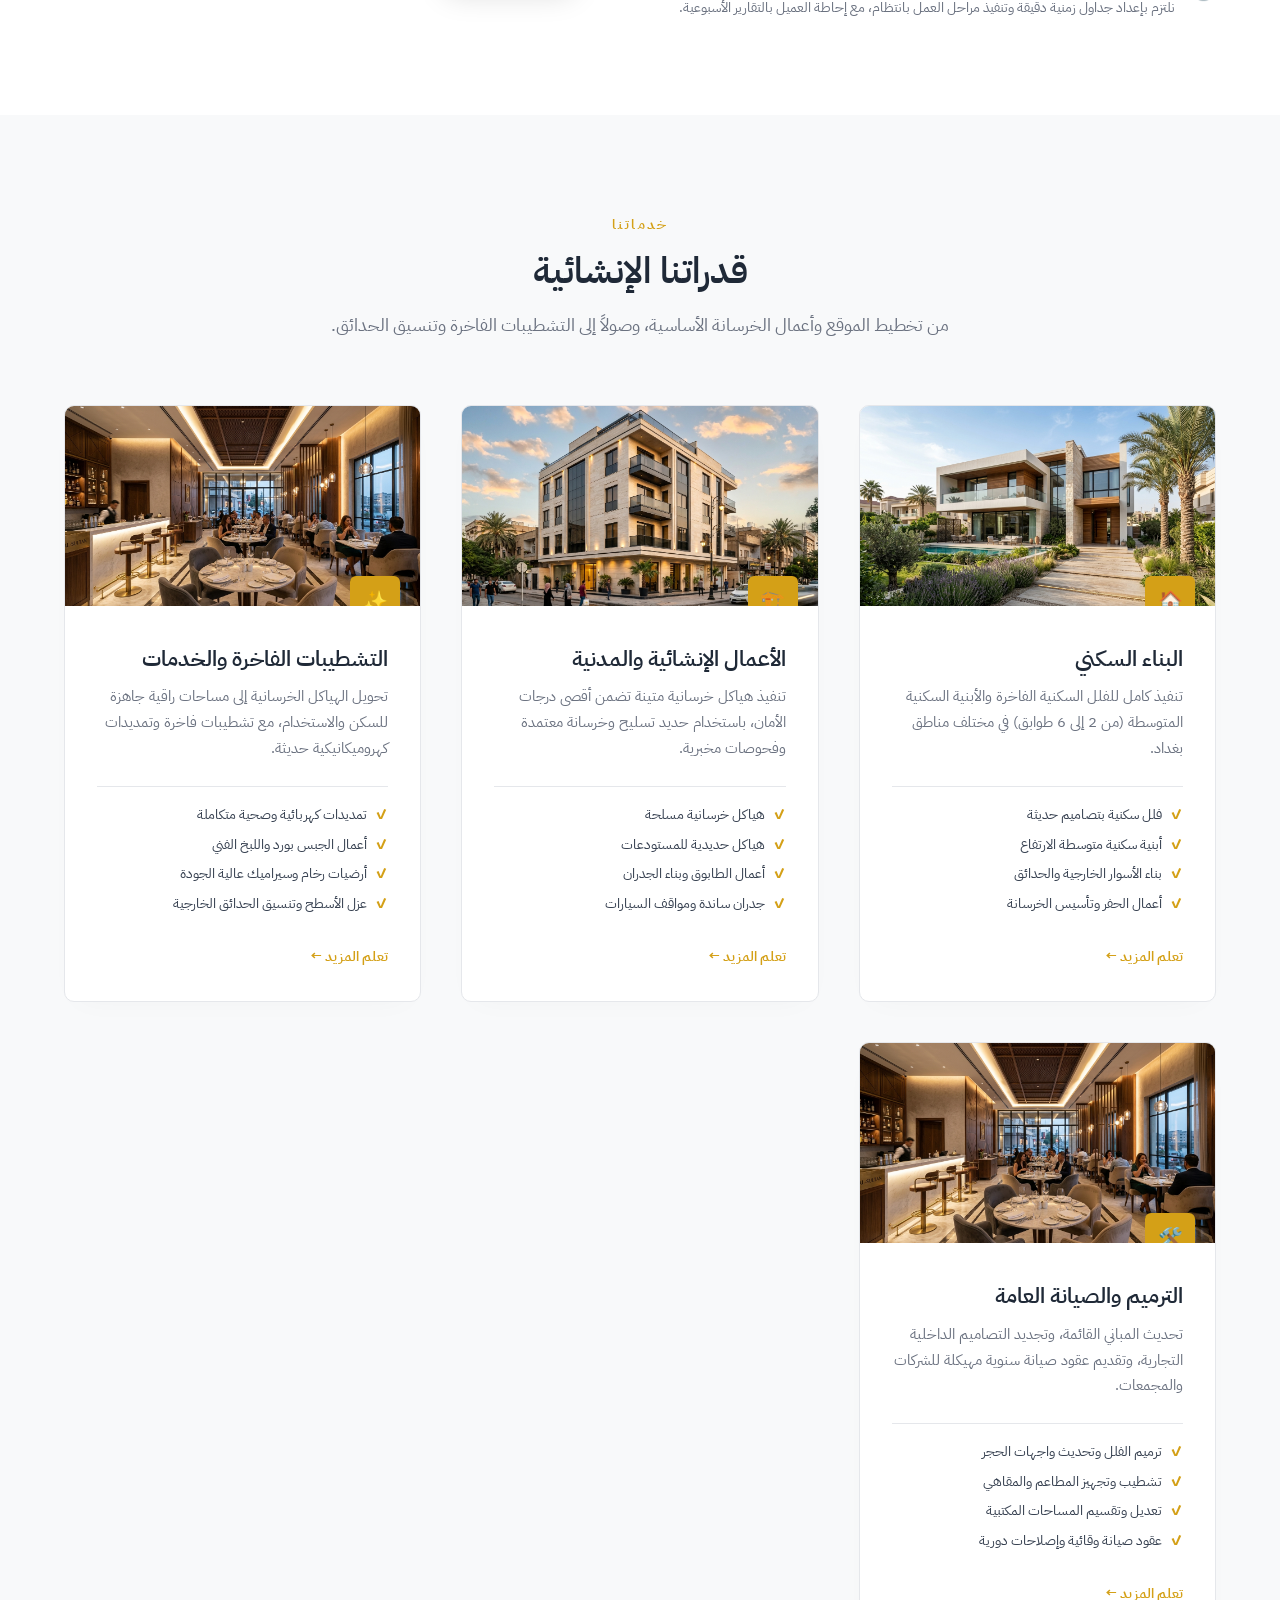
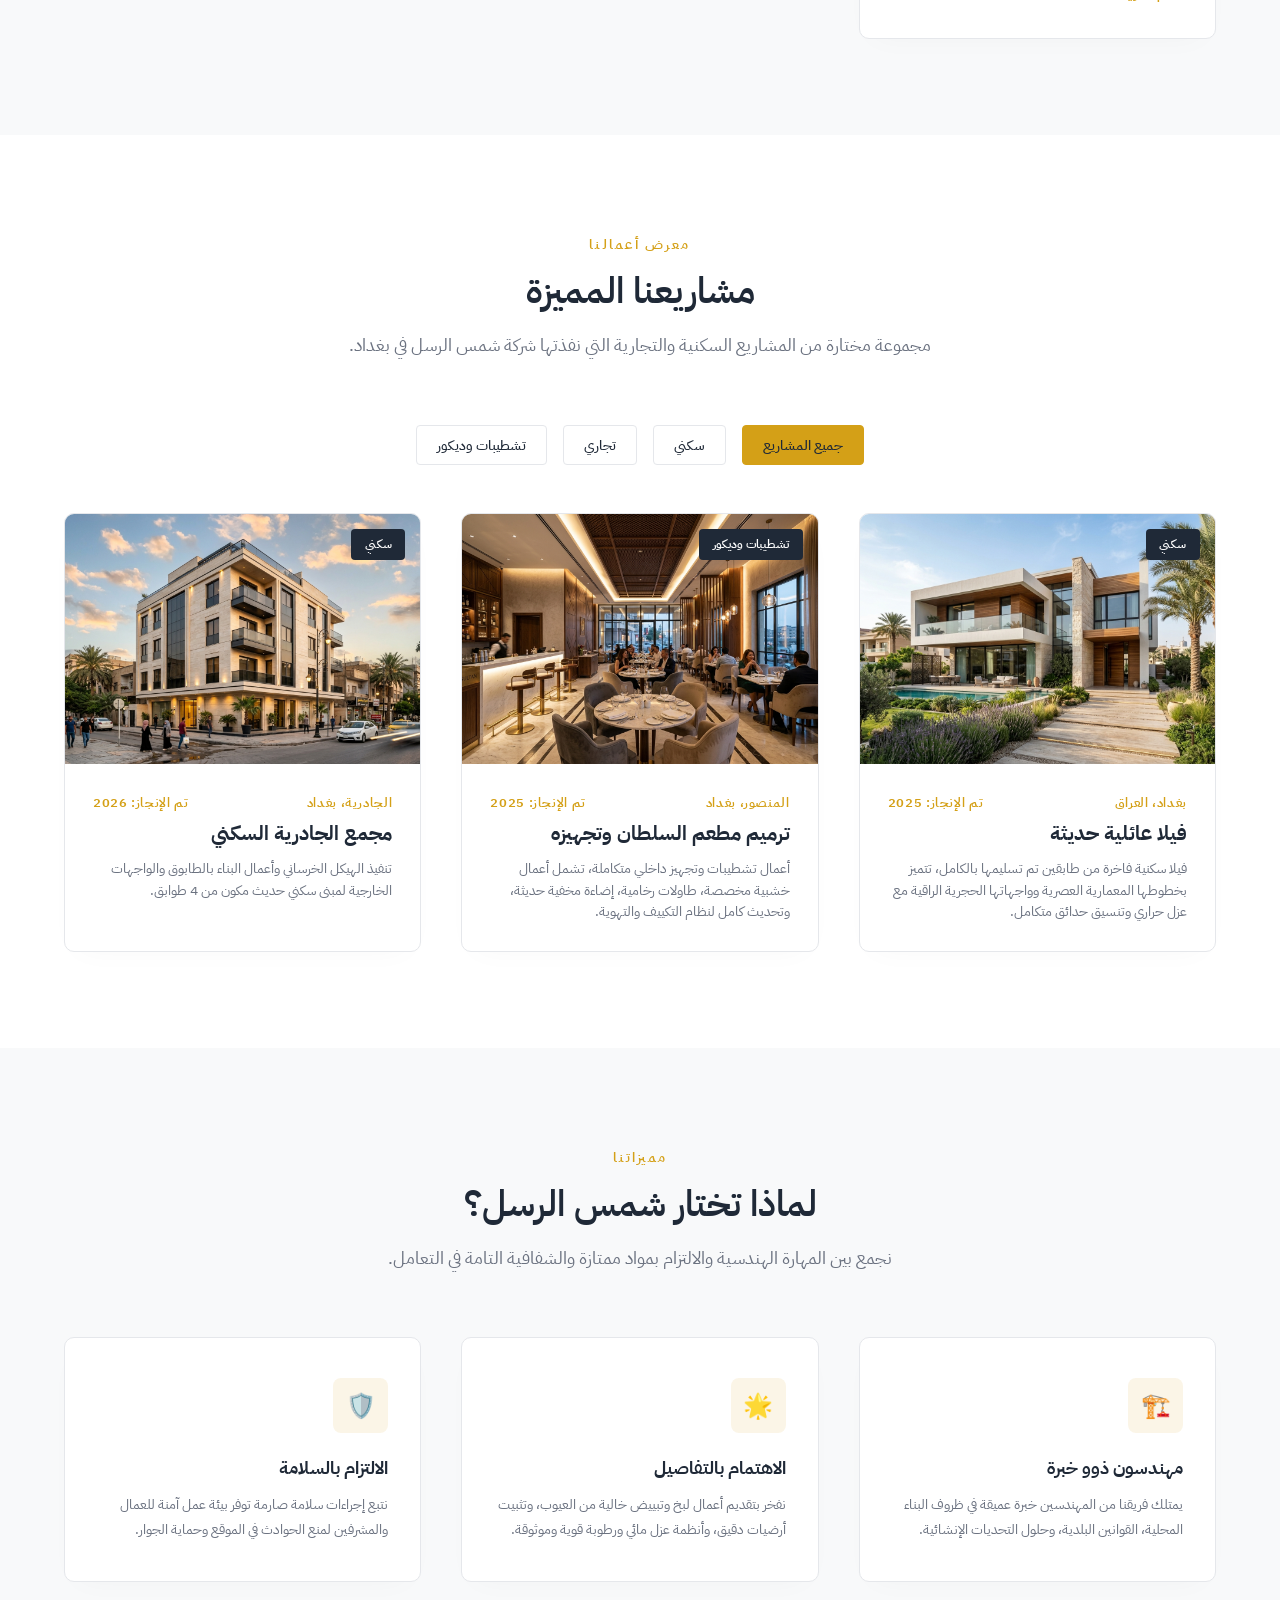
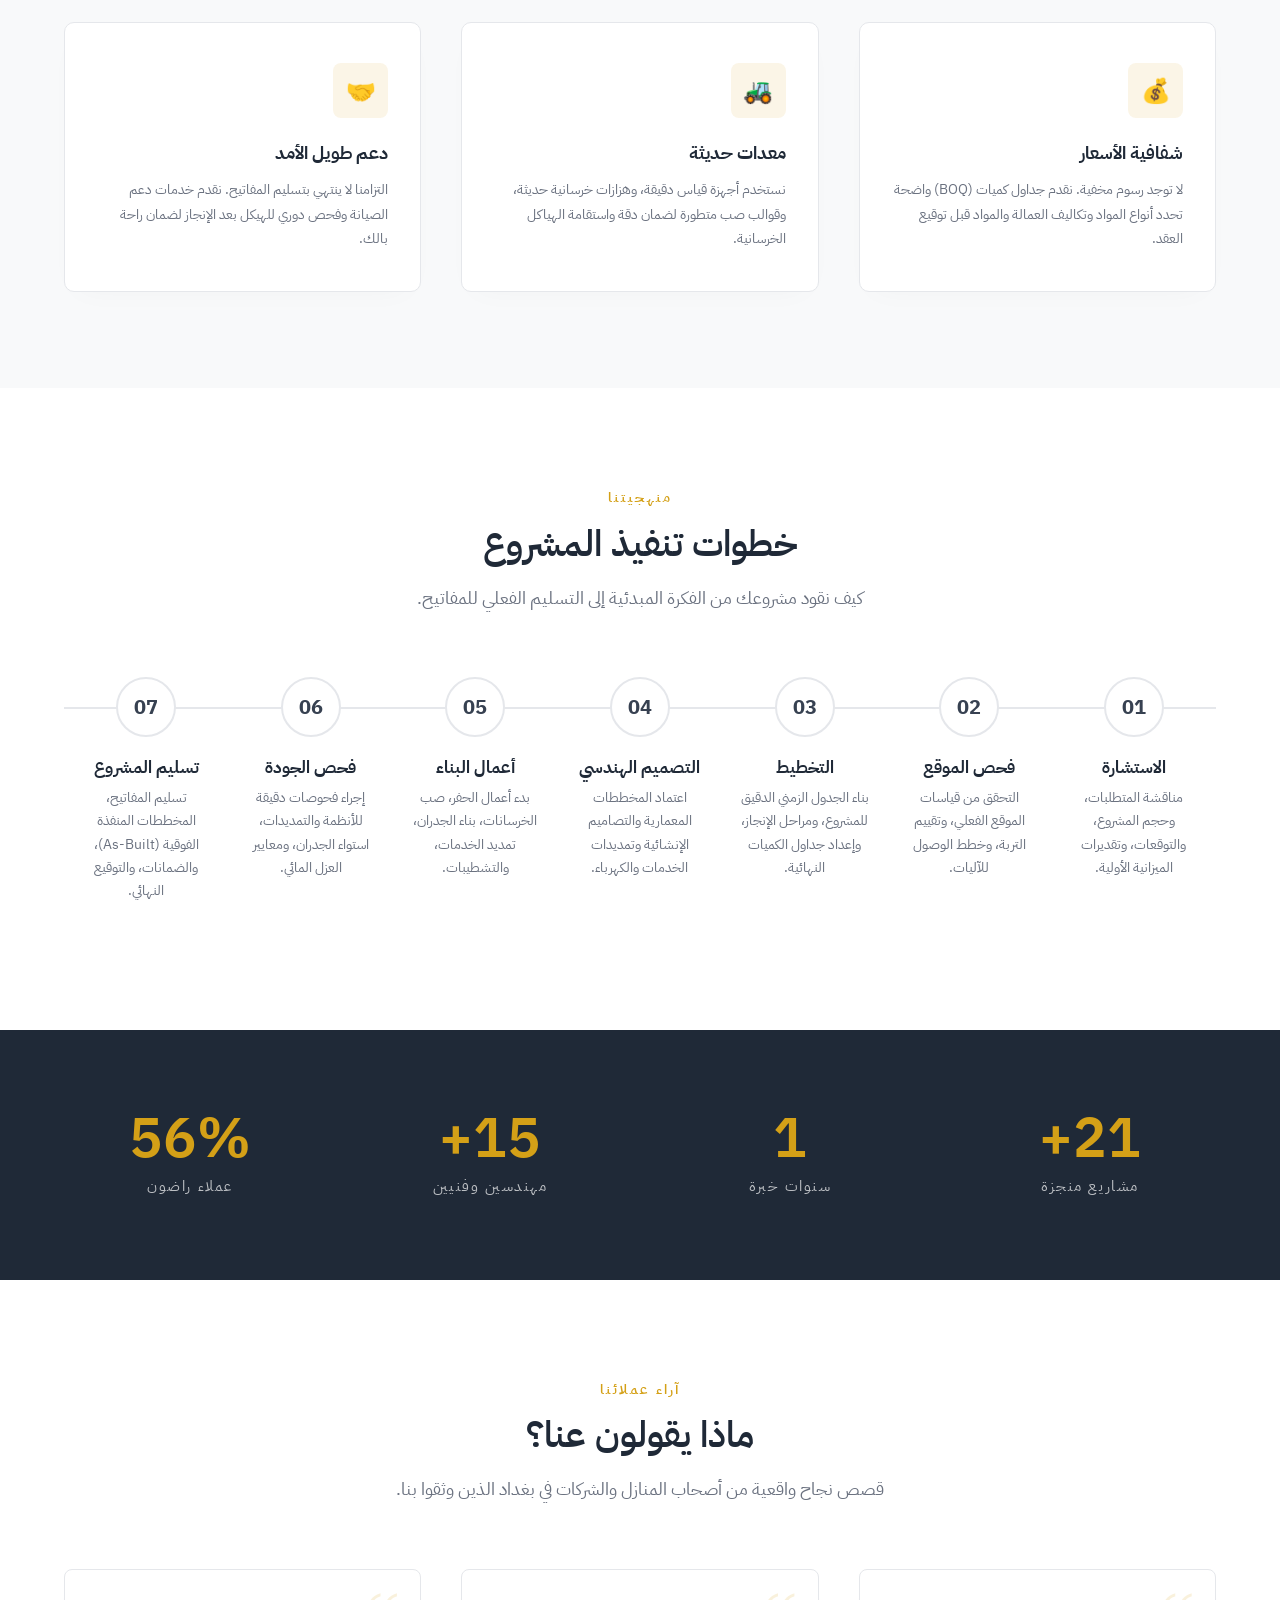
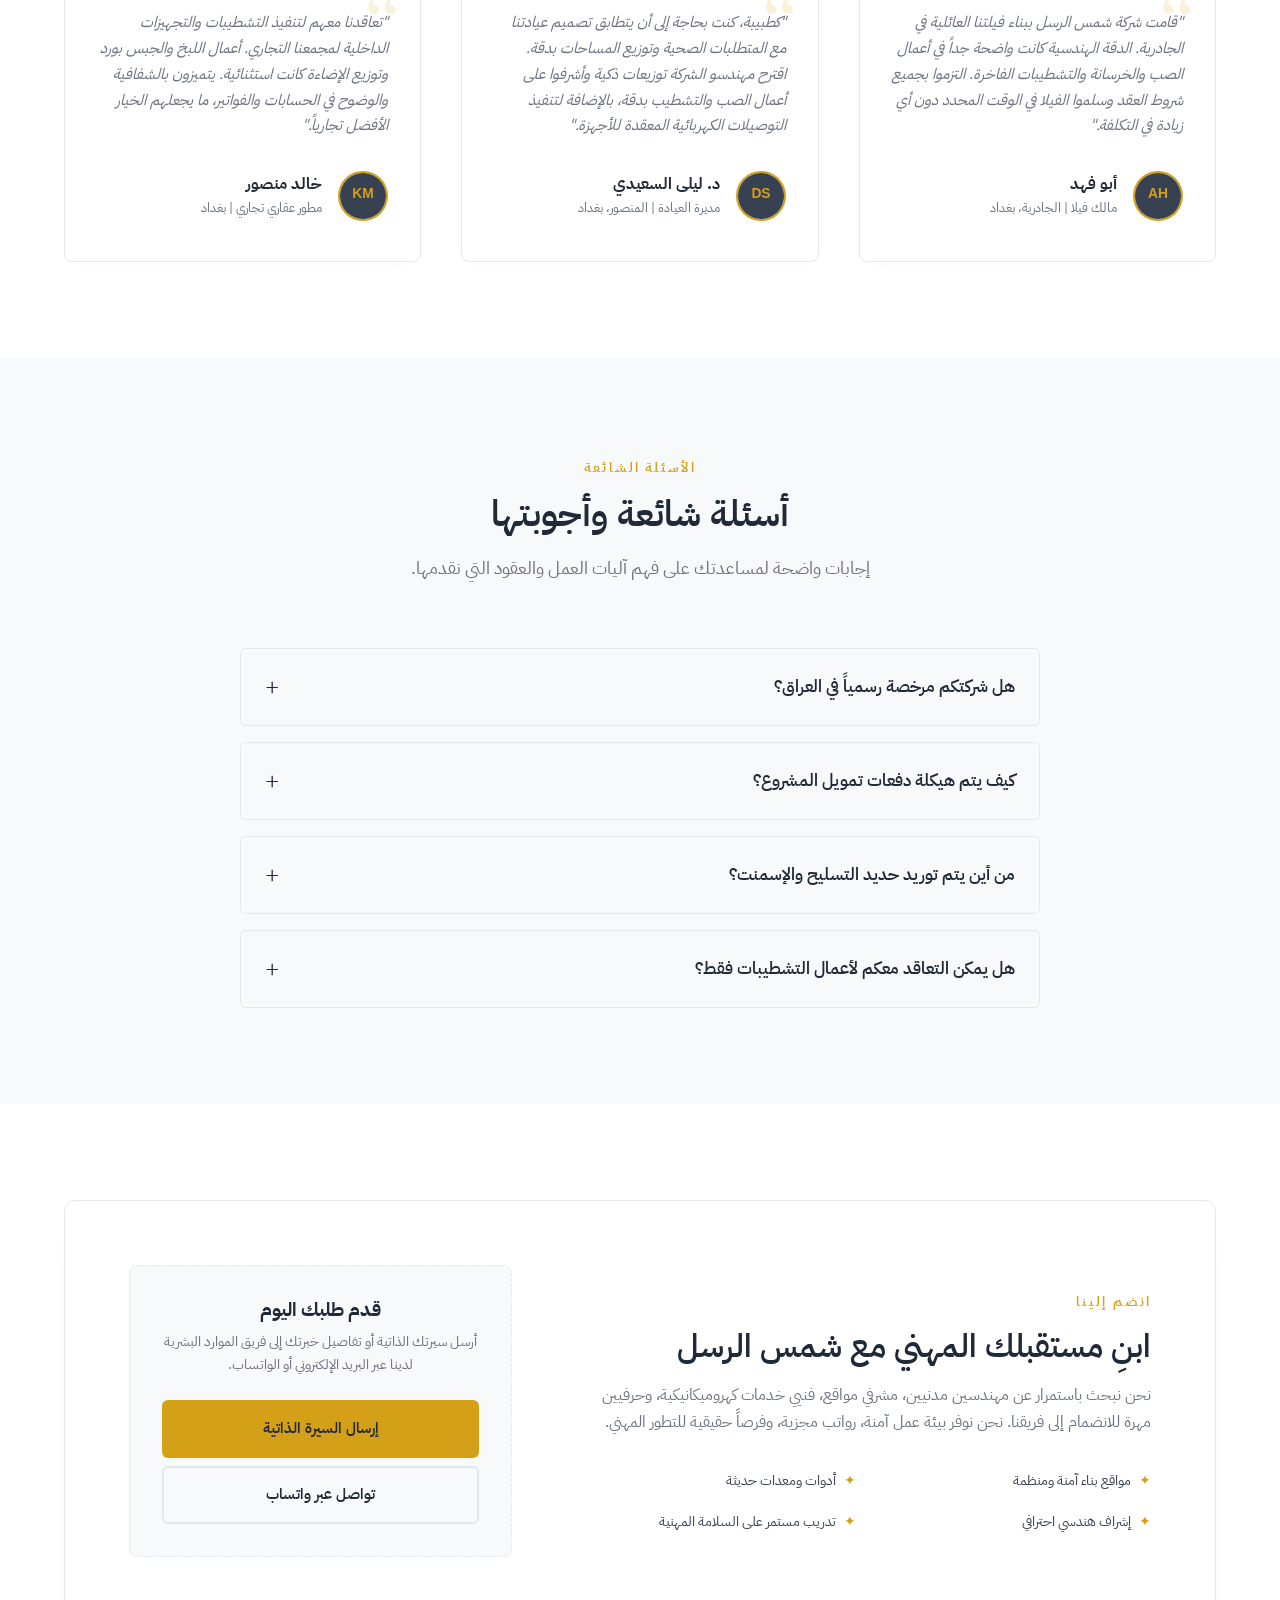
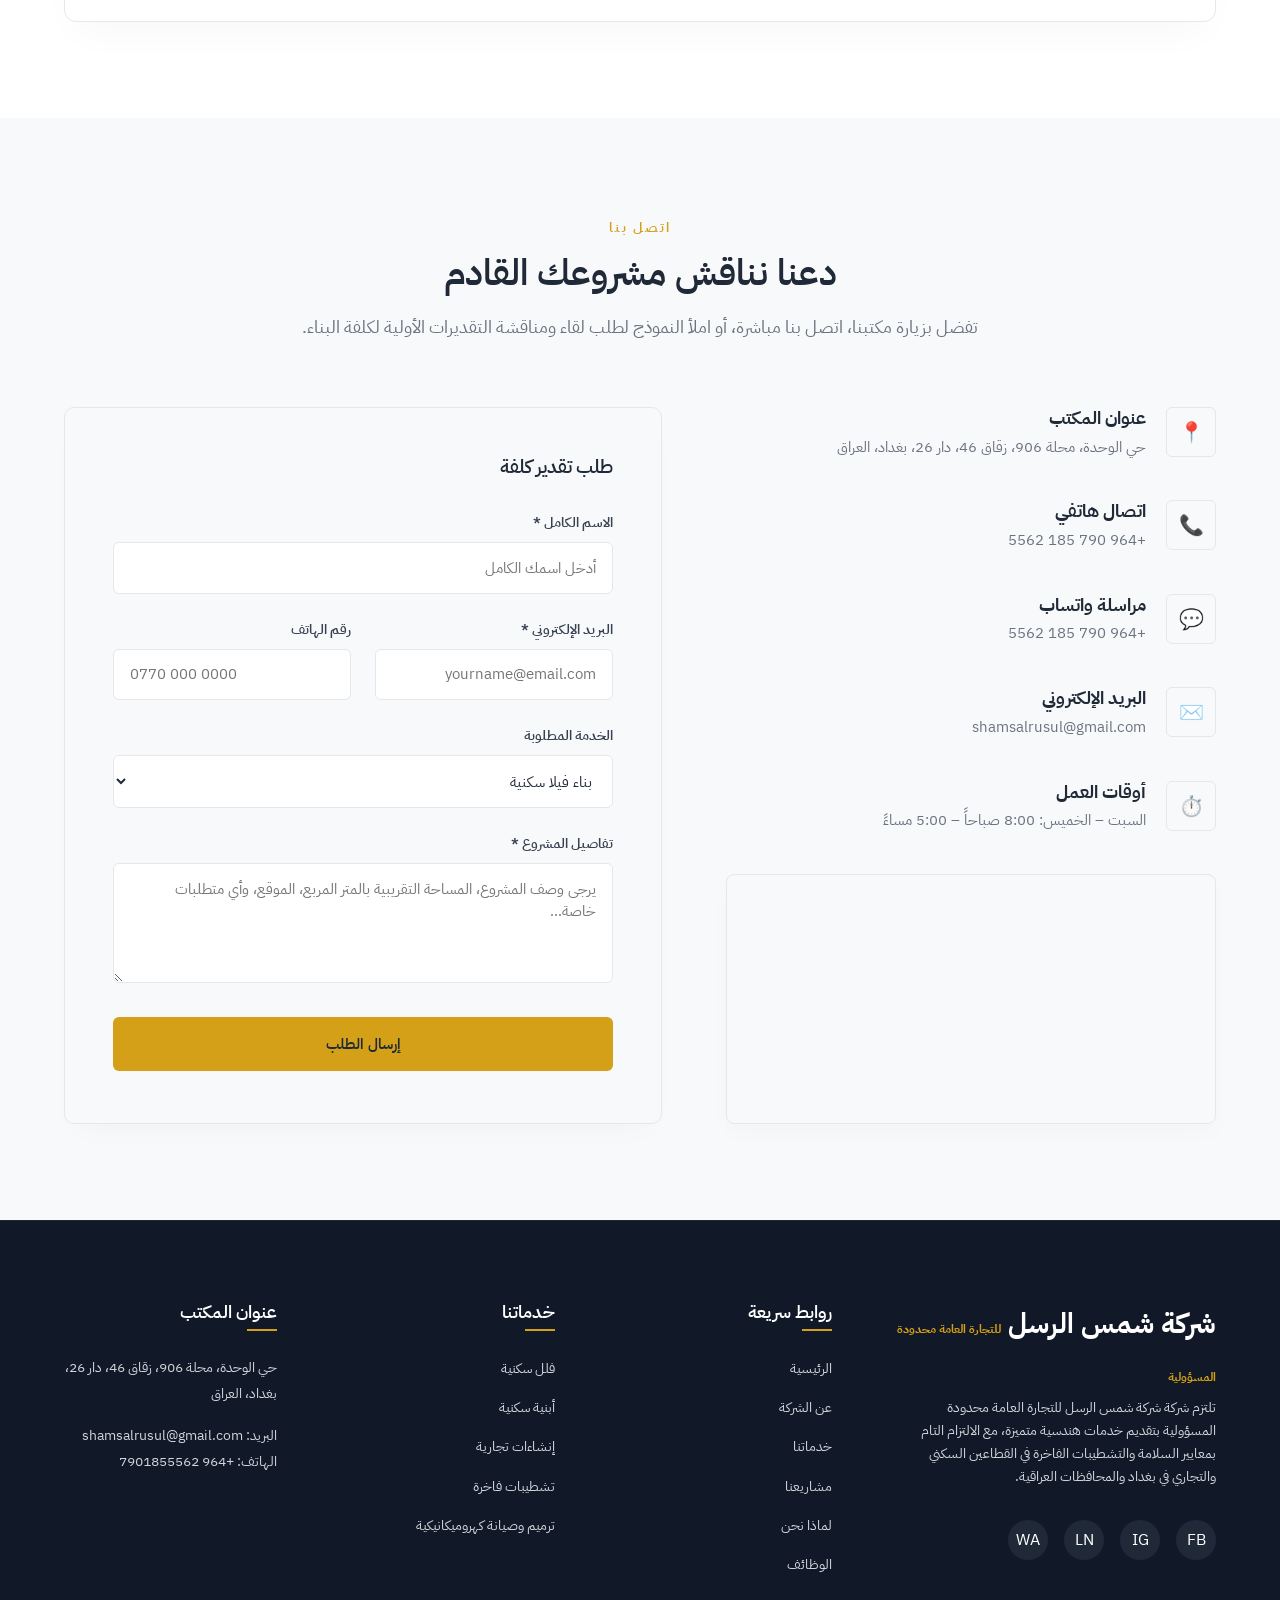
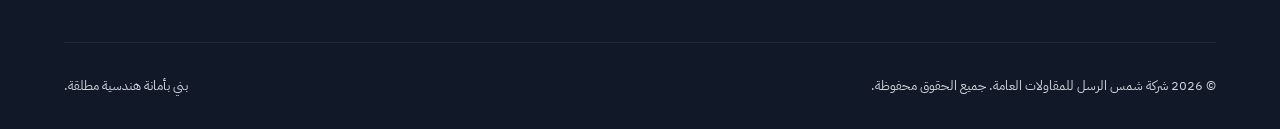
==== commit 37703c36: "Update description meta tag for SEO" ====
--- a/ar.html
+++ b/ar.html
@@ -6,7 +6,7 @@
   
   <!-- Primary SEO Meta Tags -->
   <title>شركة شمس الرسل للتجارة العامة محدودة المسؤولية | بغداد، العراق</title>
-  <meta name="description" content="شركة شمس الرسل للمقاولات العامة في بغداد. متخصصون في بناء الفلل السكنية الحديثة، الأبنية التجارية، أعمال التشطيبات الراقية، والترميم. جودة وإتقان هندسي.">
+  <meta name="description" content="شركة شمس الرسل للتجارة العامة محدودة المسؤولية. متخصصون في بناء الفلل السكنية الحديثة، الأبنية التجارية، أعمال التشطيبات الراقية، والترميم. جودة وإتقان هندسي.">
   <meta name="keywords" content="شمس الرسل، مقاولات عامة بغداد، شركات بناء العراق، بناء فلل بغداد، تشطيبات داخلية العراق، ترميم منازل بغداد، شركة مقاولات عراقية">
   
   <!-- Open Graph / Facebook -->
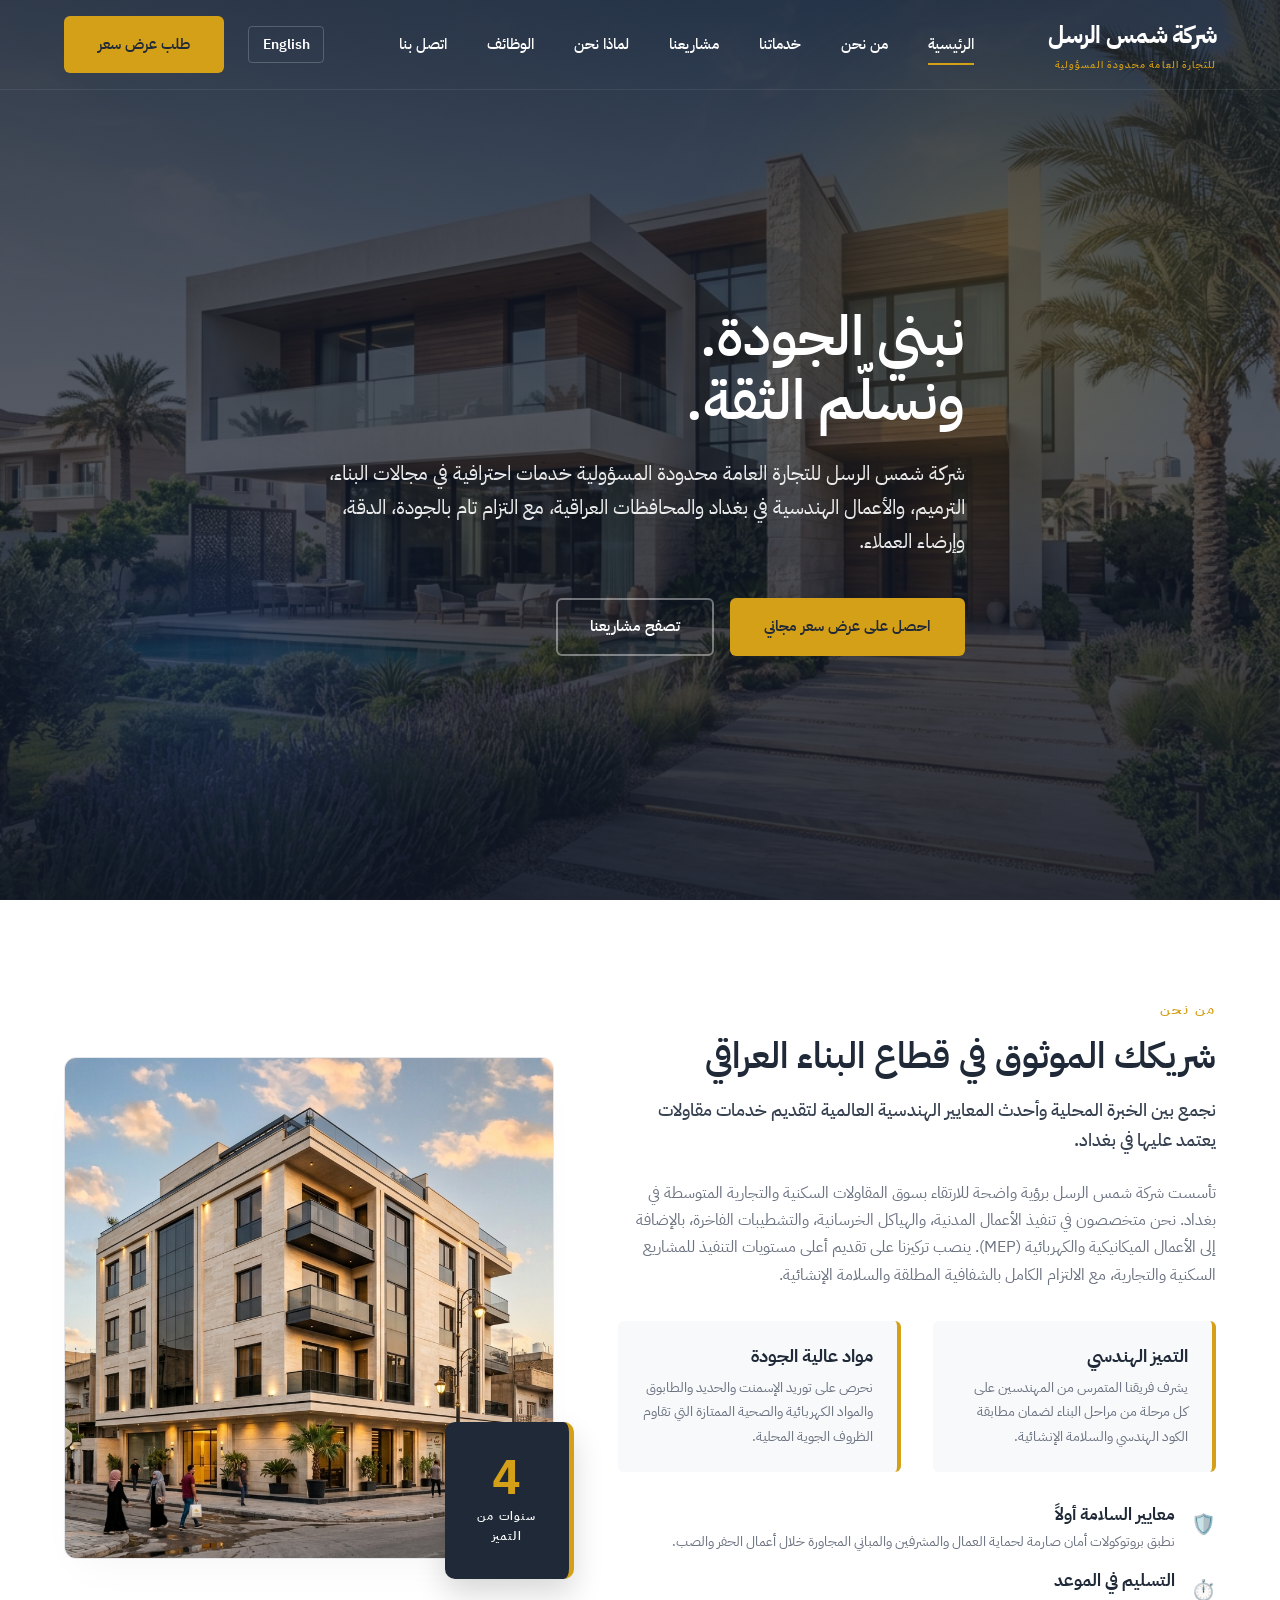
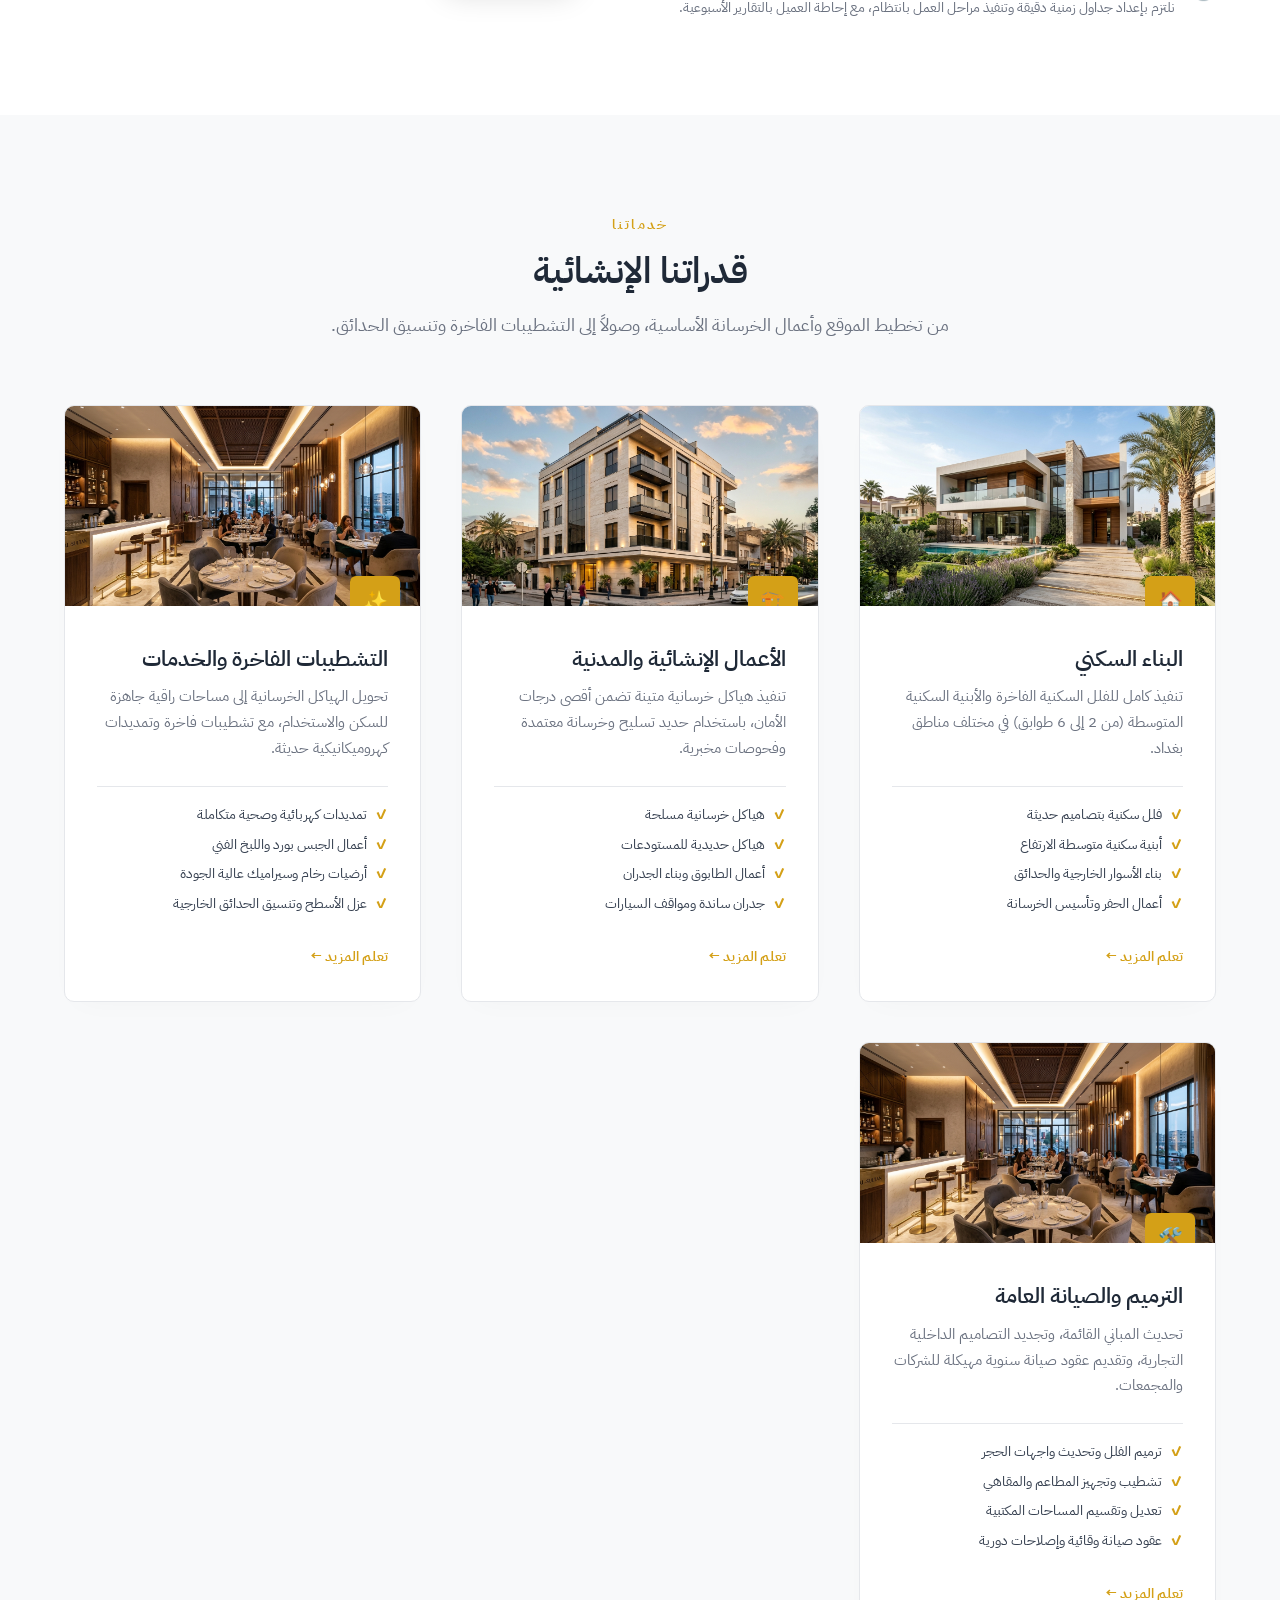
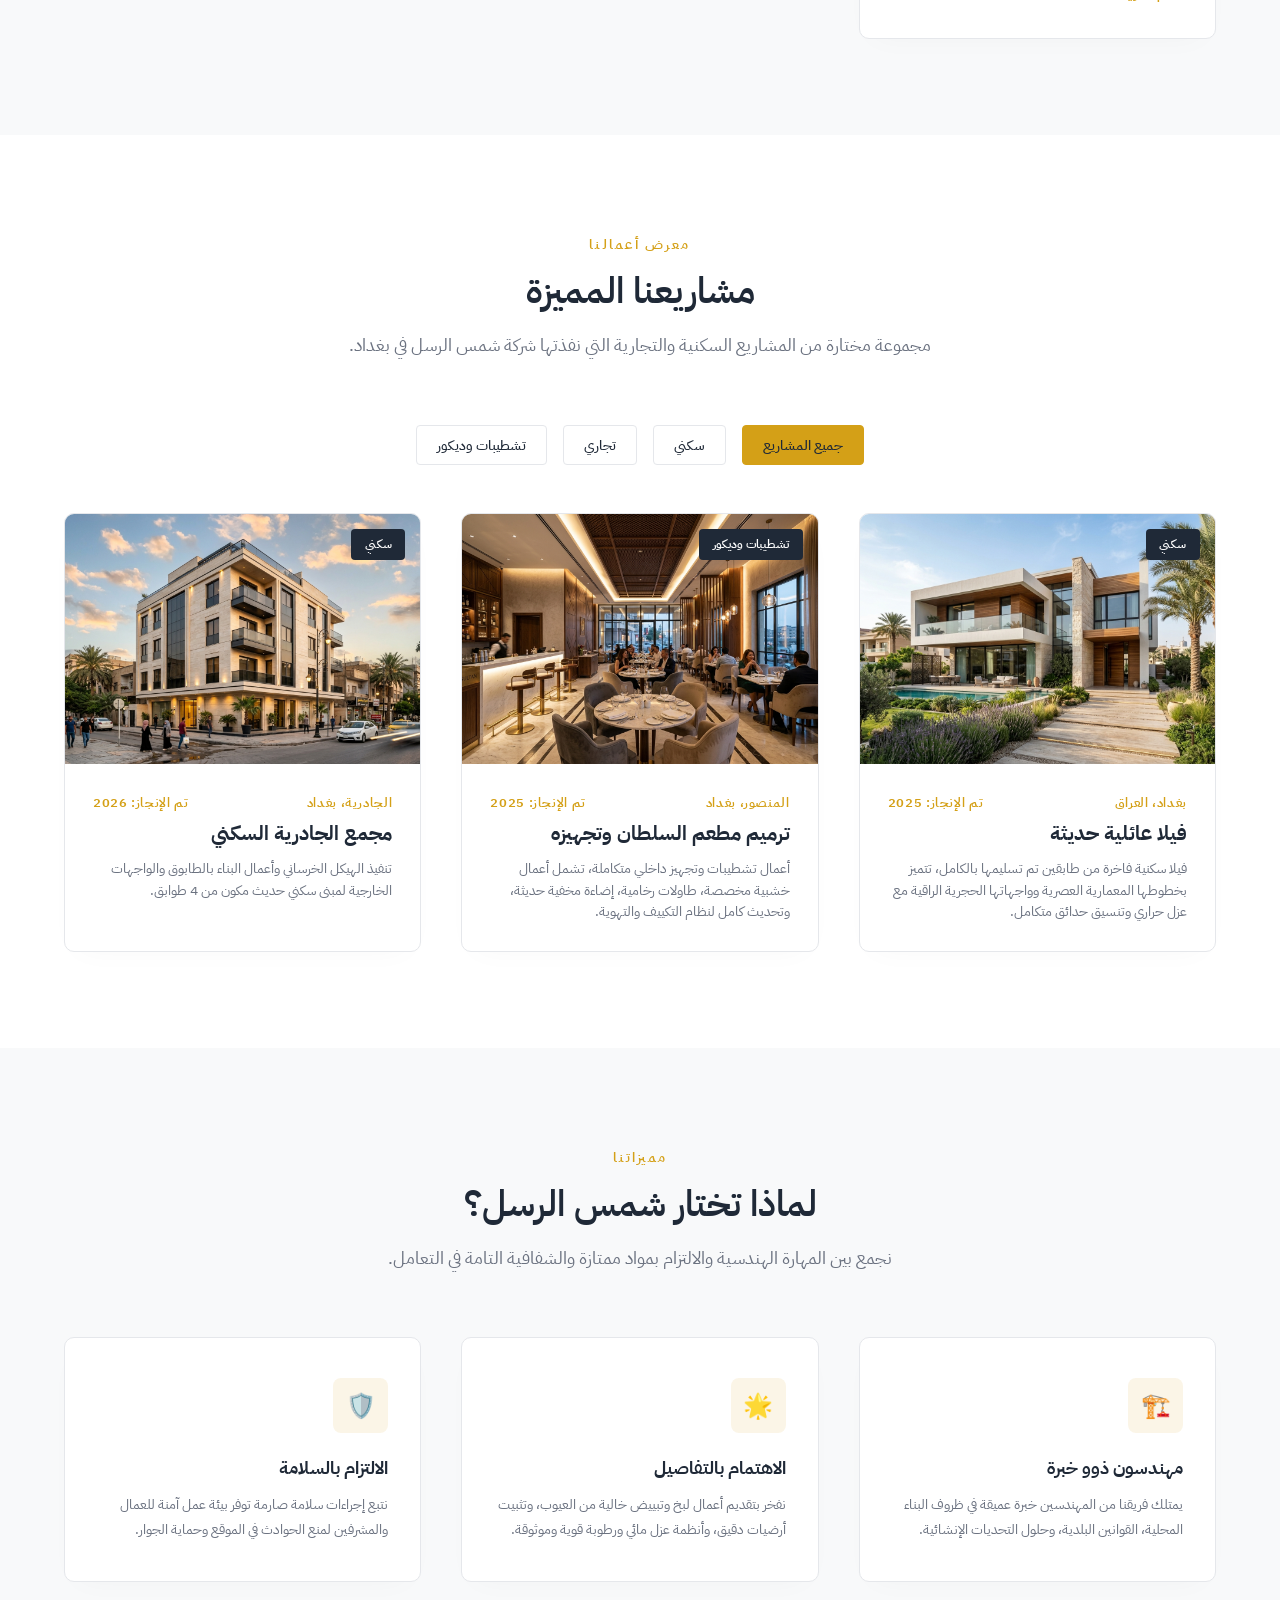
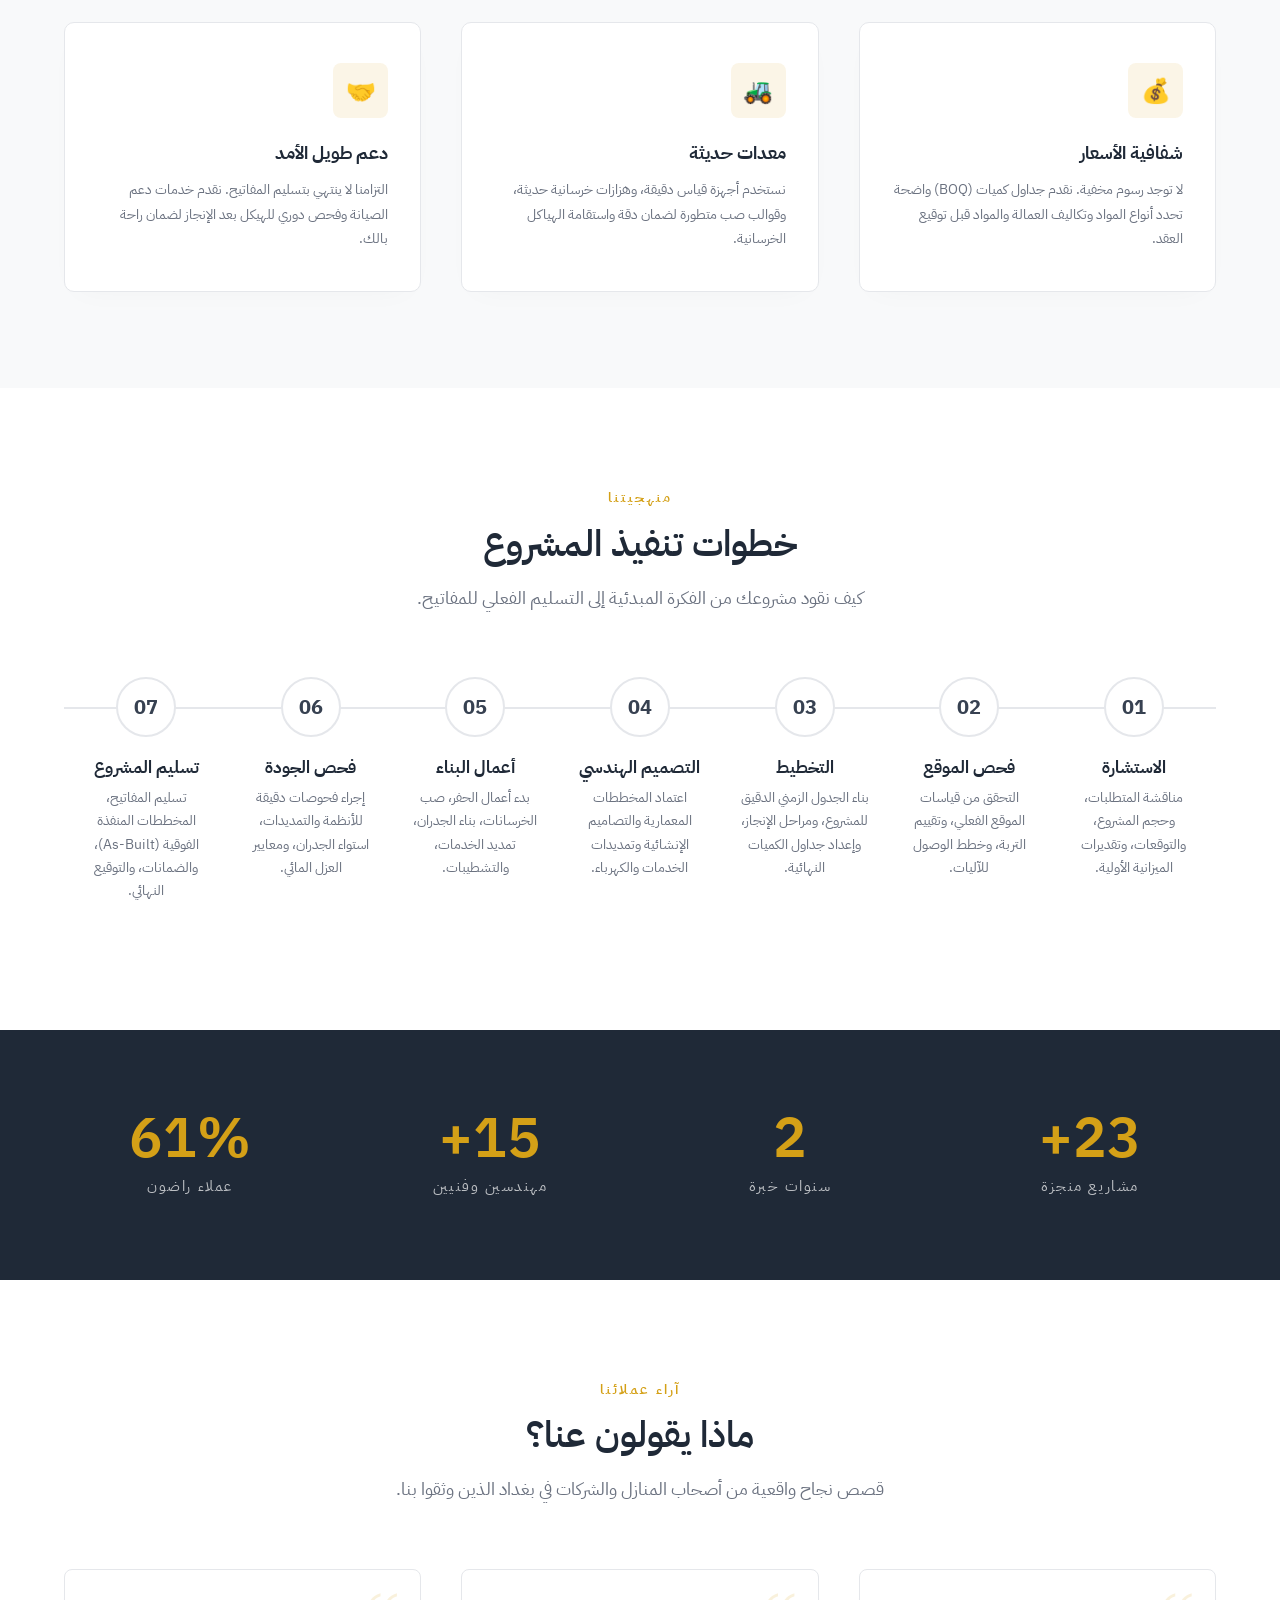
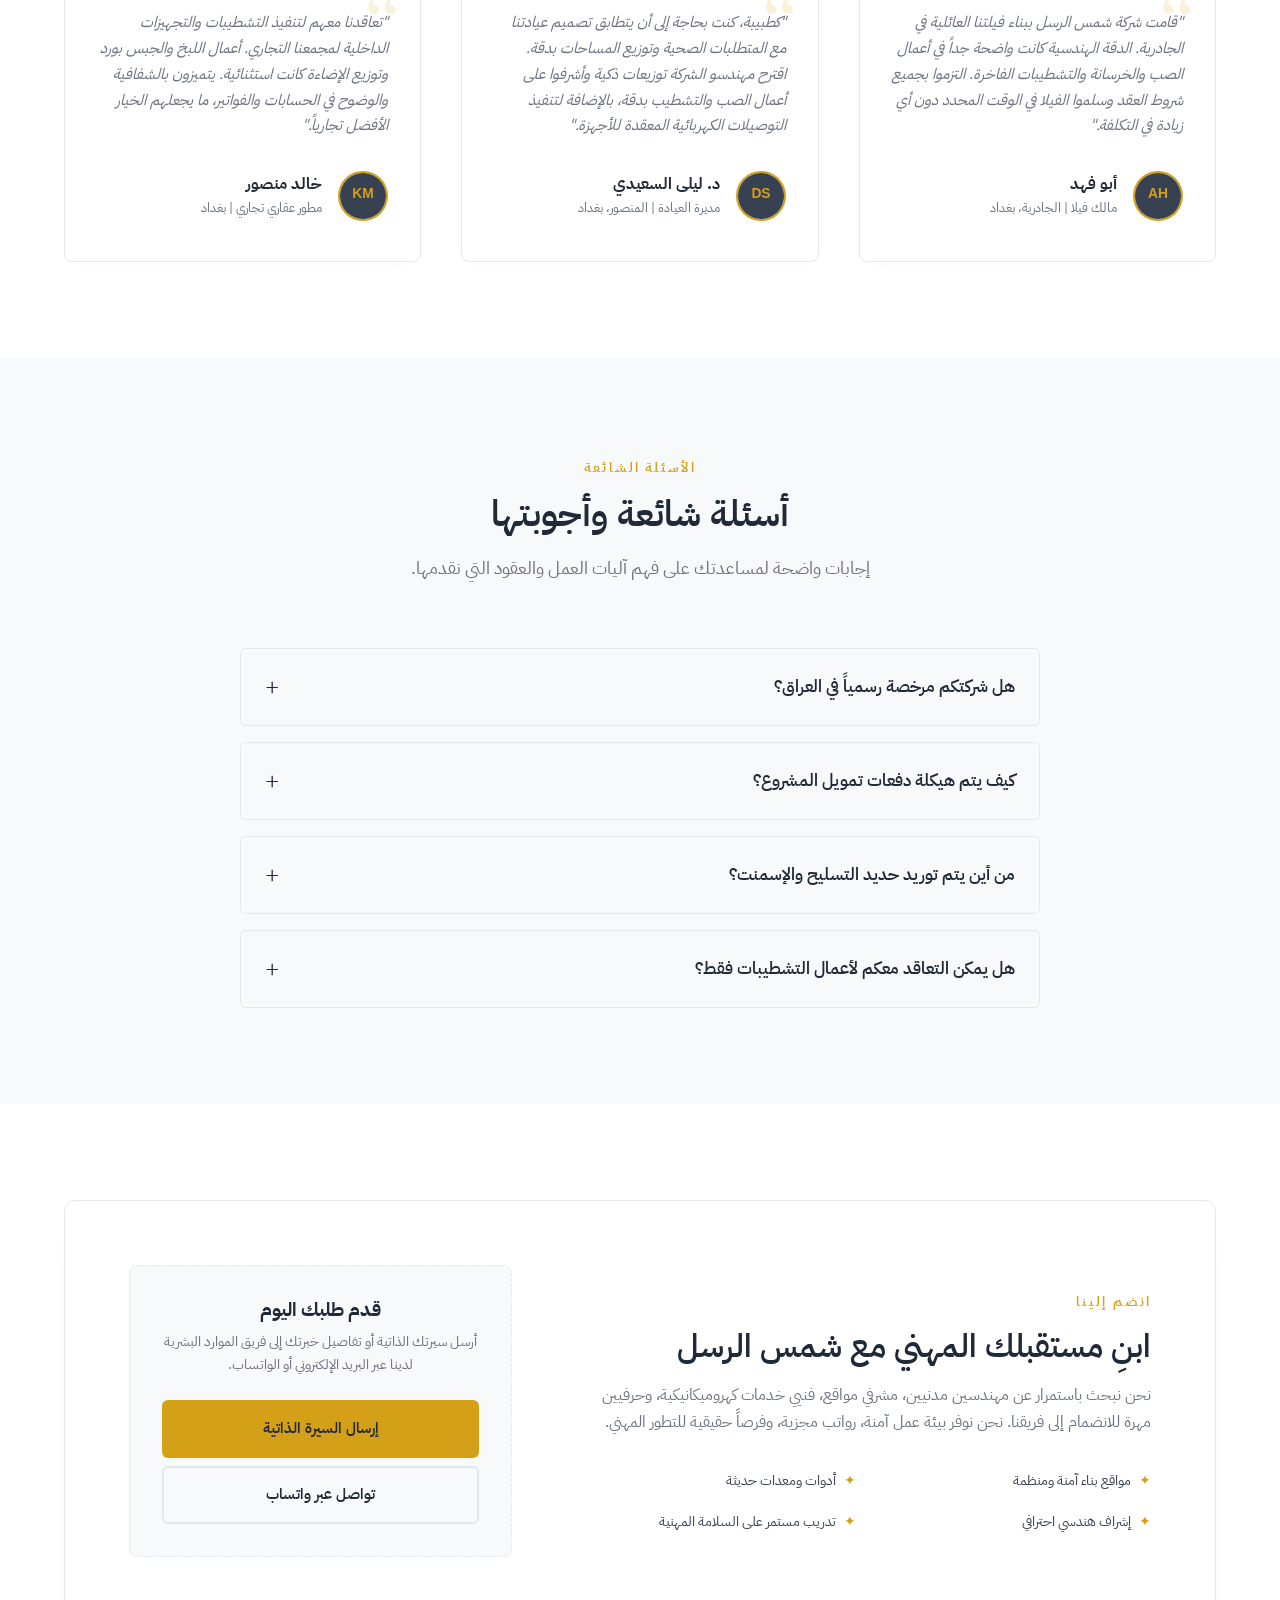
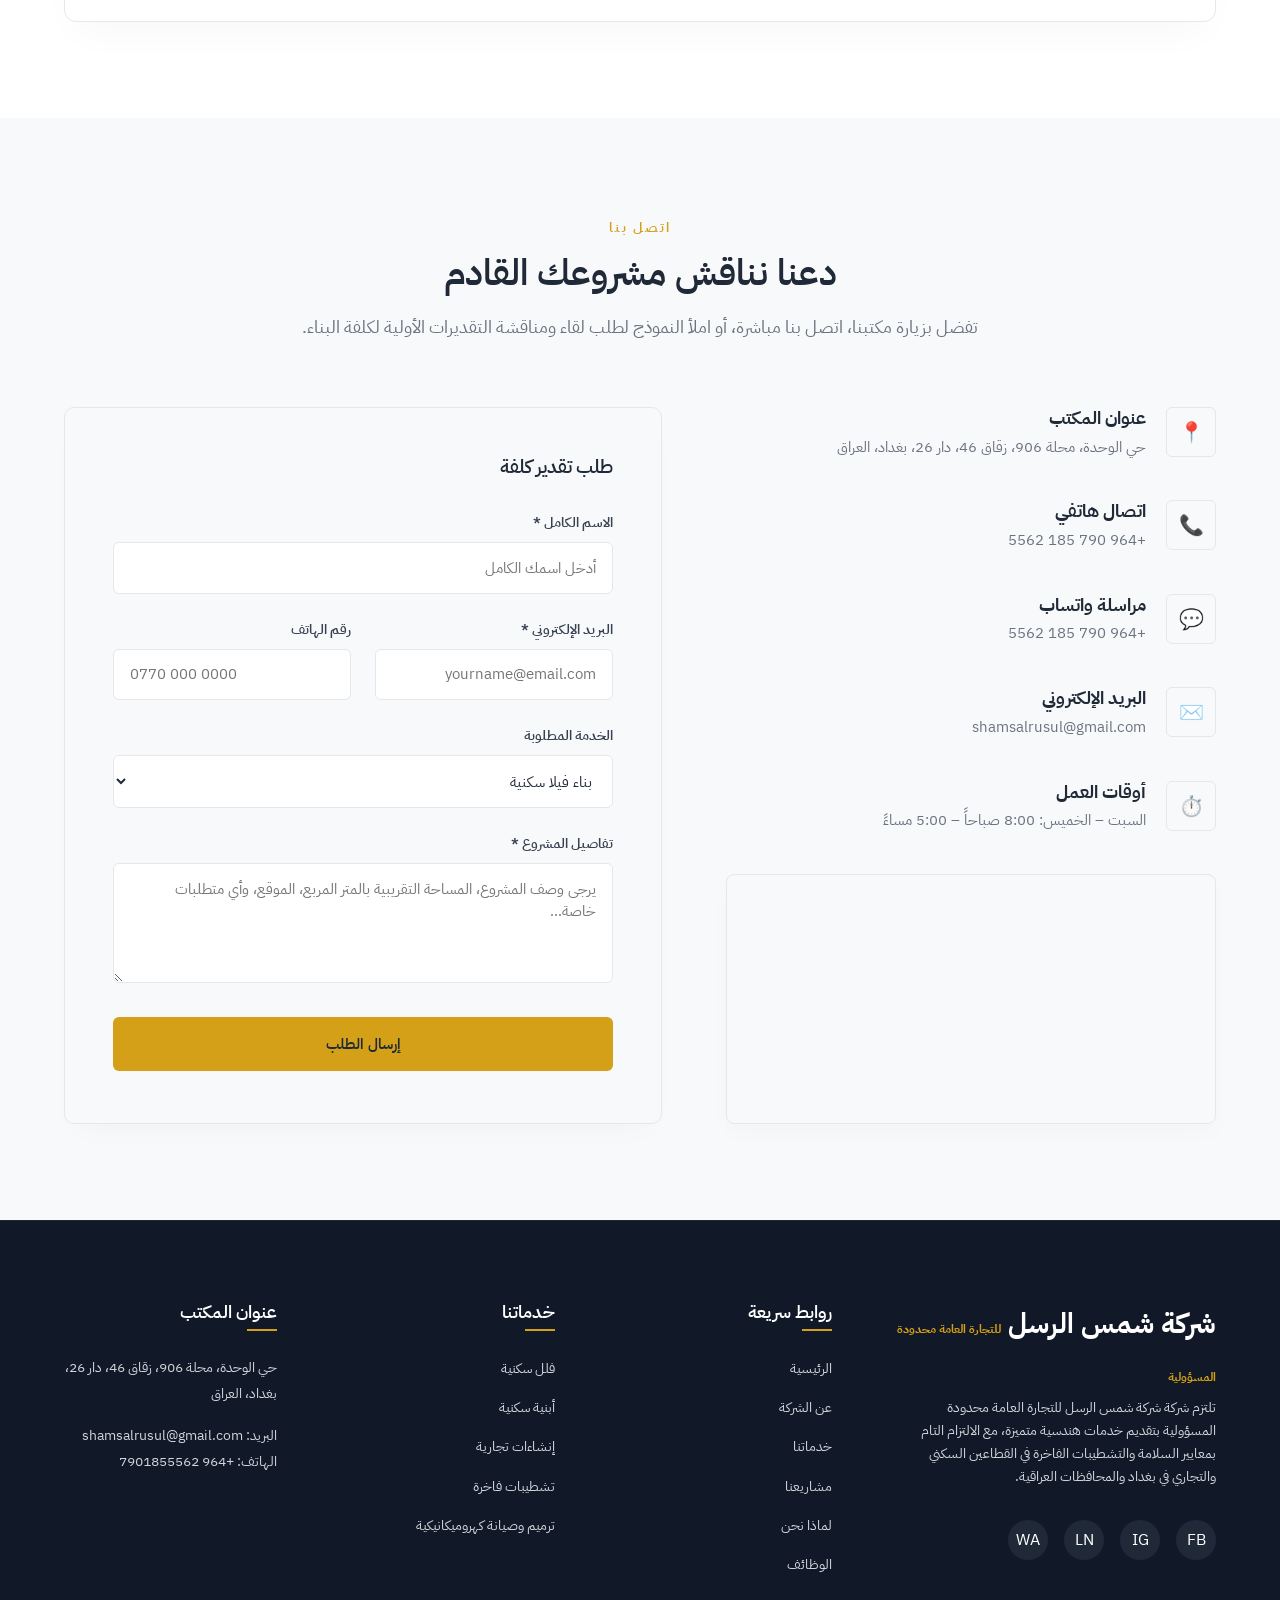
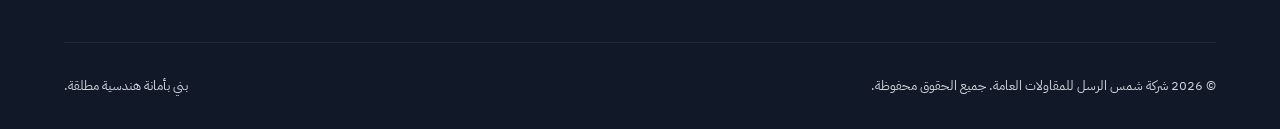
==== commit 32321bec: "Change company name to شمس الرسل للتجارة العامة Updated company name and description in ar.html." ====
--- a/ar.html
+++ b/ar.html
@@ -34,7 +34,7 @@
     <div class="container nav-container">
       <a href="#home" class="logo-text" aria-label="شمس الرسل الرئيسية">
         شركة شمس الرسل
-        <span class="logo-subtext">للمقاولات العامة</span>
+        <span class="logo-subtext"> للتجارة العامة محدودة المسؤولية</span>
       </a>
       
       <nav class="nav-links" aria-label="التنقل الرئيسي">
@@ -85,7 +85,7 @@
     <div class="container">
       <div class="hero-content">
         <h1>نبني الجودة.<br>ونسلّم الثقة.</h1>
-        <p>تقدم شركة شمس الرسل للمقاولات العامة خدمات احترافية في مجالات البناء، الترميم، والأعمال الهندسية في بغداد والمحافظات العراقية، مع التزام تام بالجودة، الدقة، وإرضاء العملاء.</p>
+        <p>شركة شمس الرسل للتجارة العامة محدودة المسؤولية خدمات احترافية في مجالات البناء، الترميم، والأعمال الهندسية في بغداد والمحافظات العراقية، مع التزام تام بالجودة، الدقة، وإرضاء العملاء.</p>
         <div class="hero-btns">
           <a href="#contact" class="btn btn-primary">احصل على عرض سعر مجاني</a>
           <a href="#projects" class="btn btn-outline-white">تصفح مشاريعنا</a>
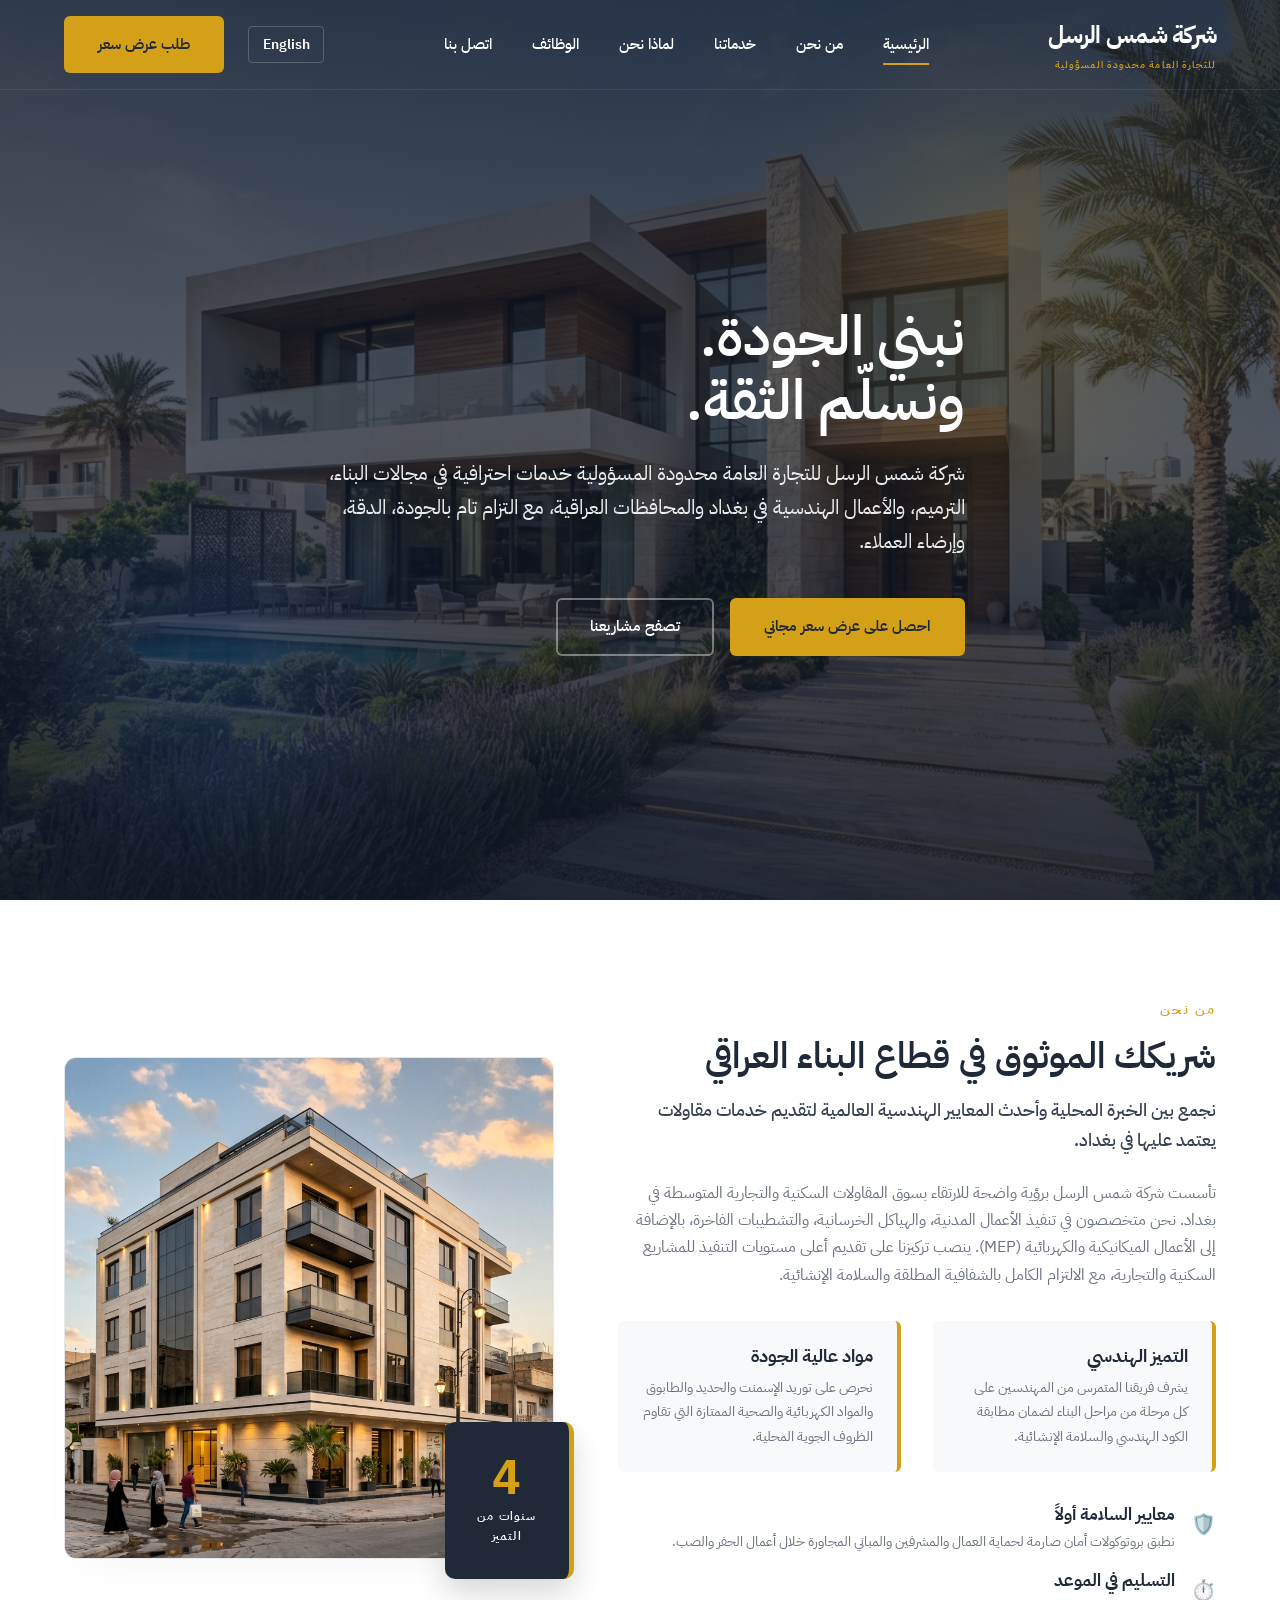
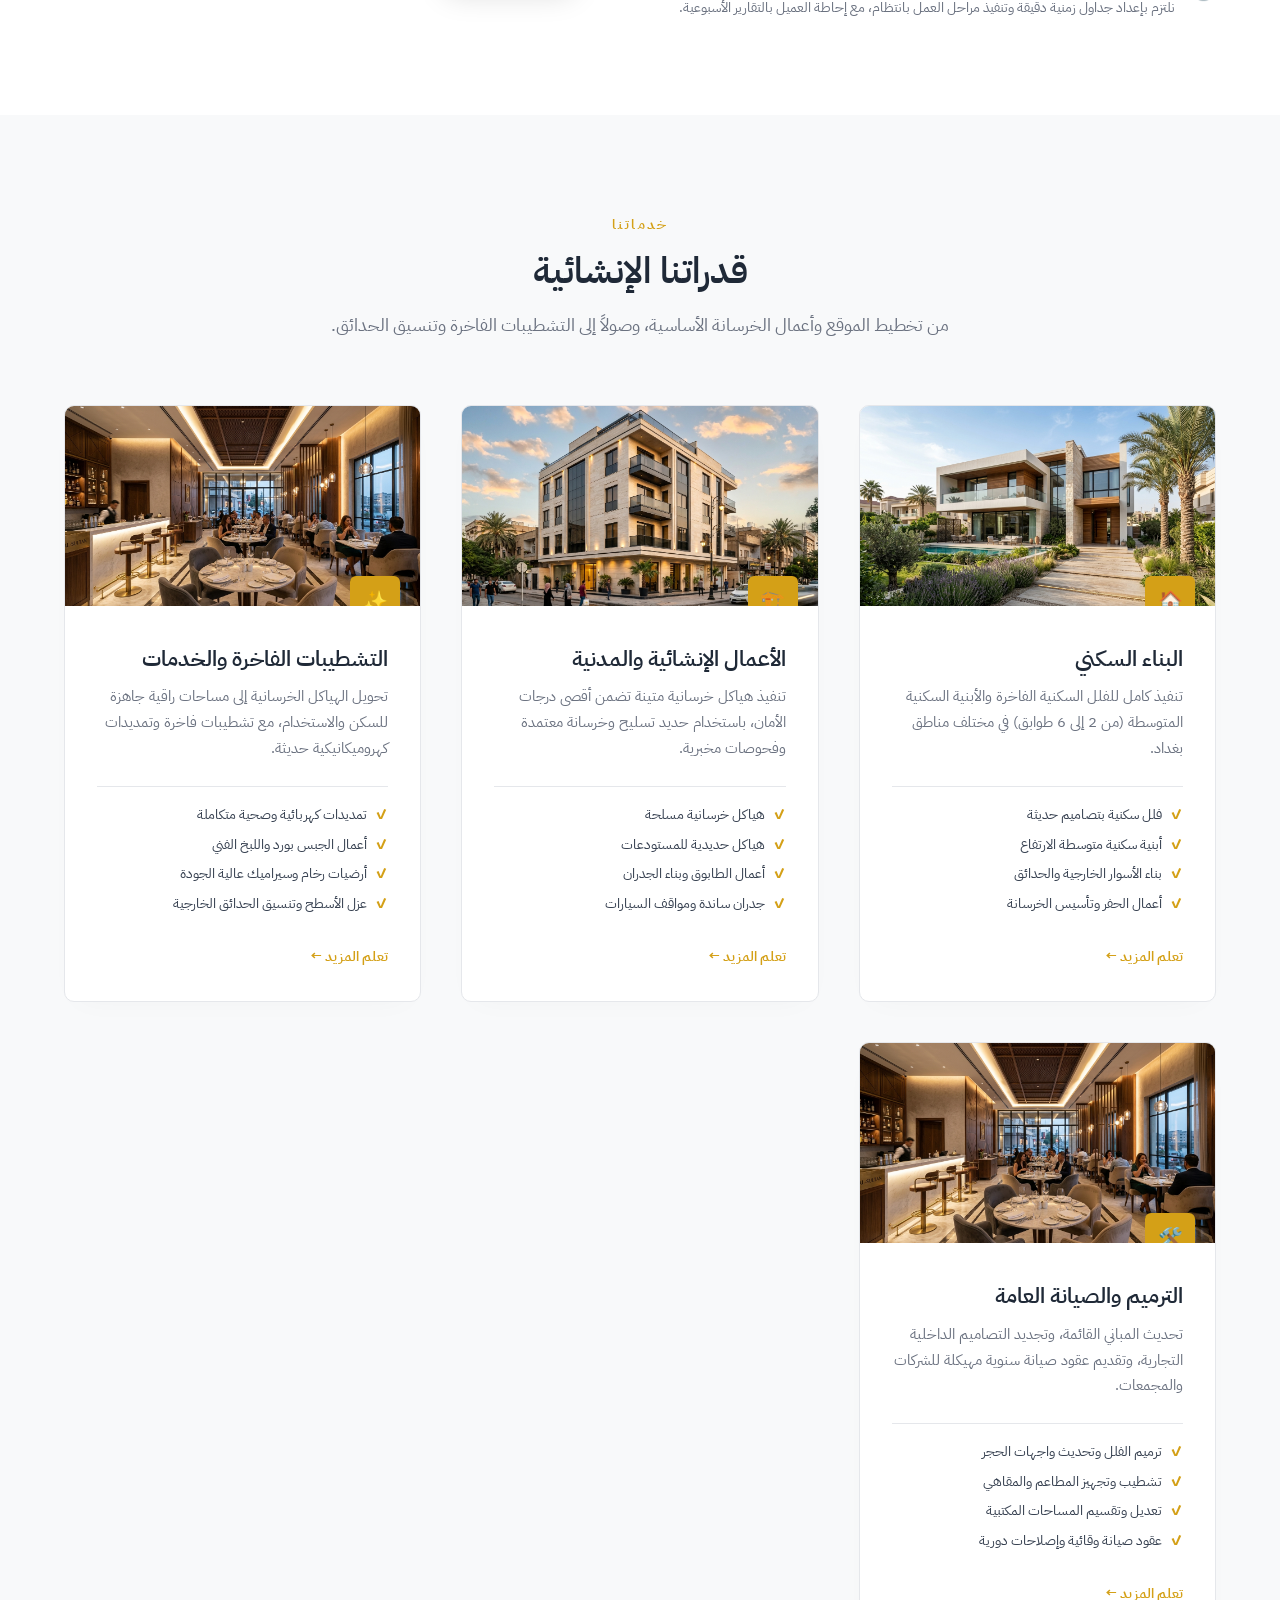
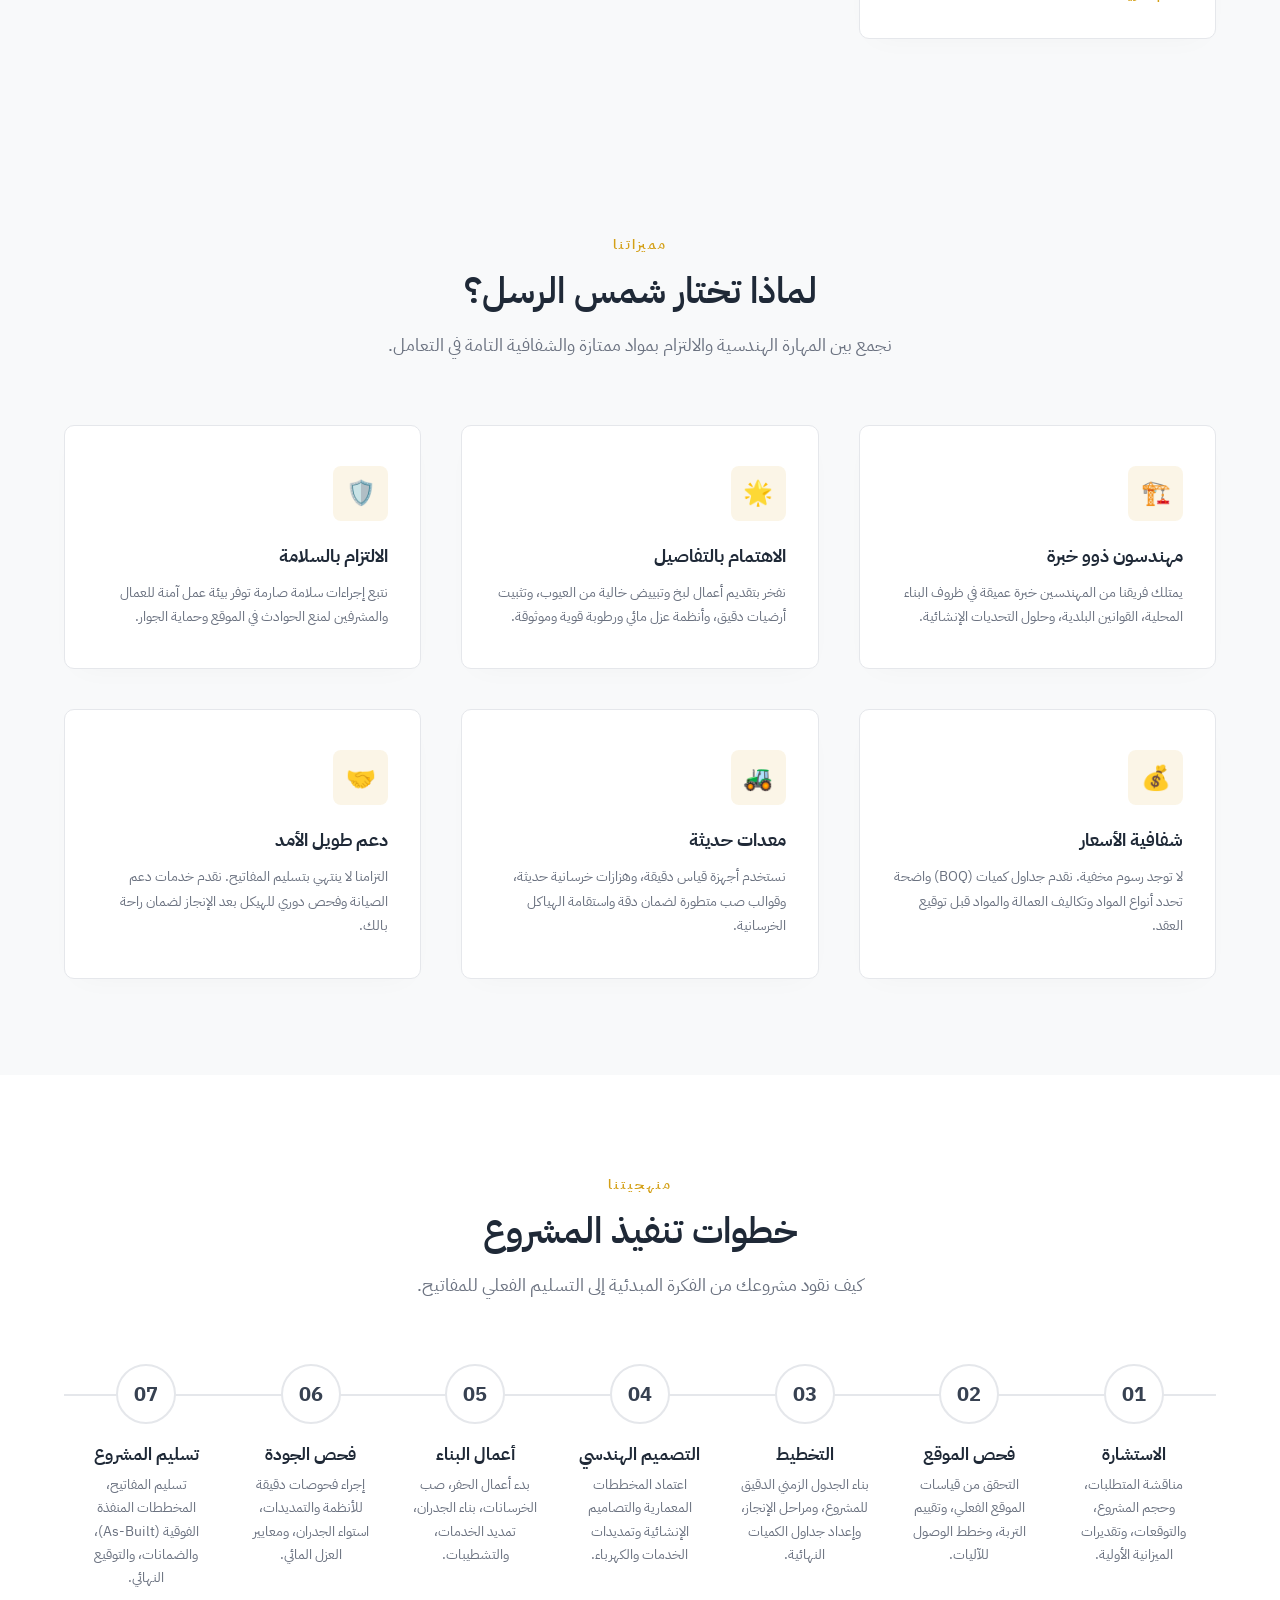
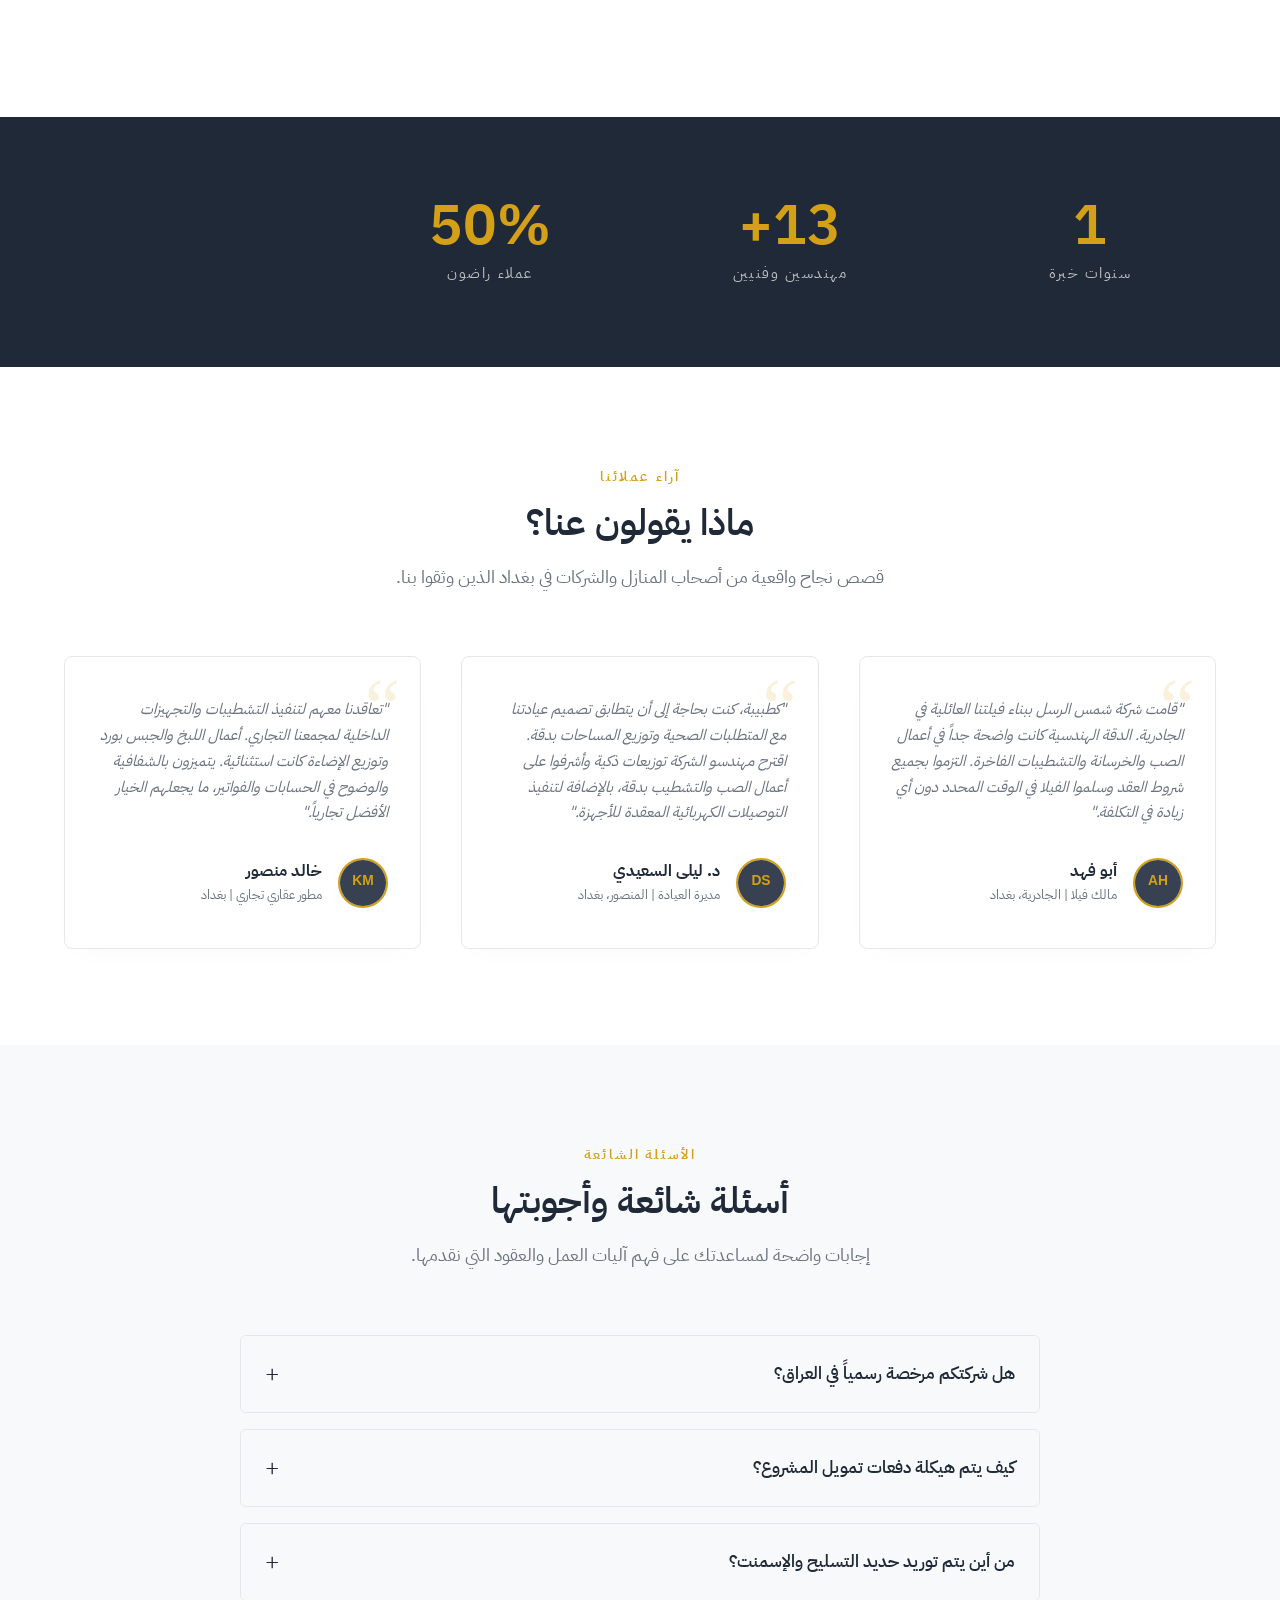
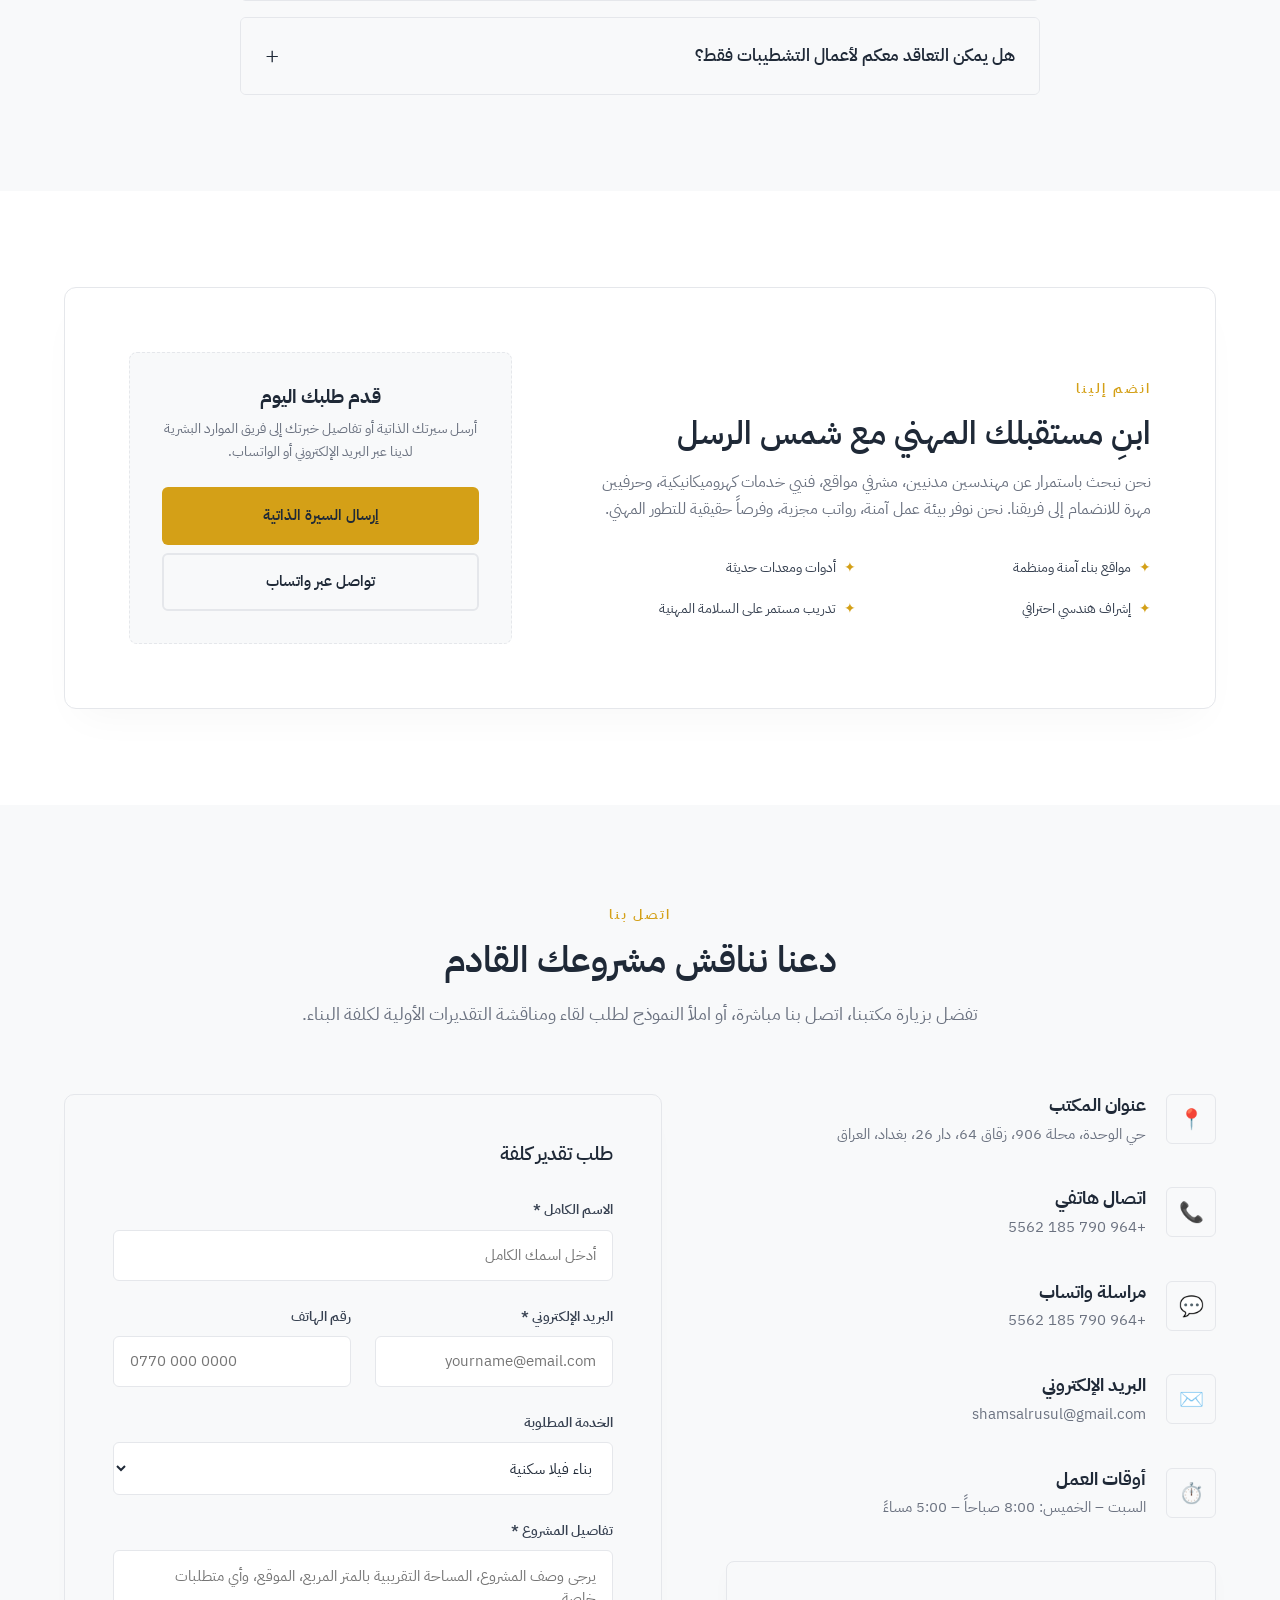
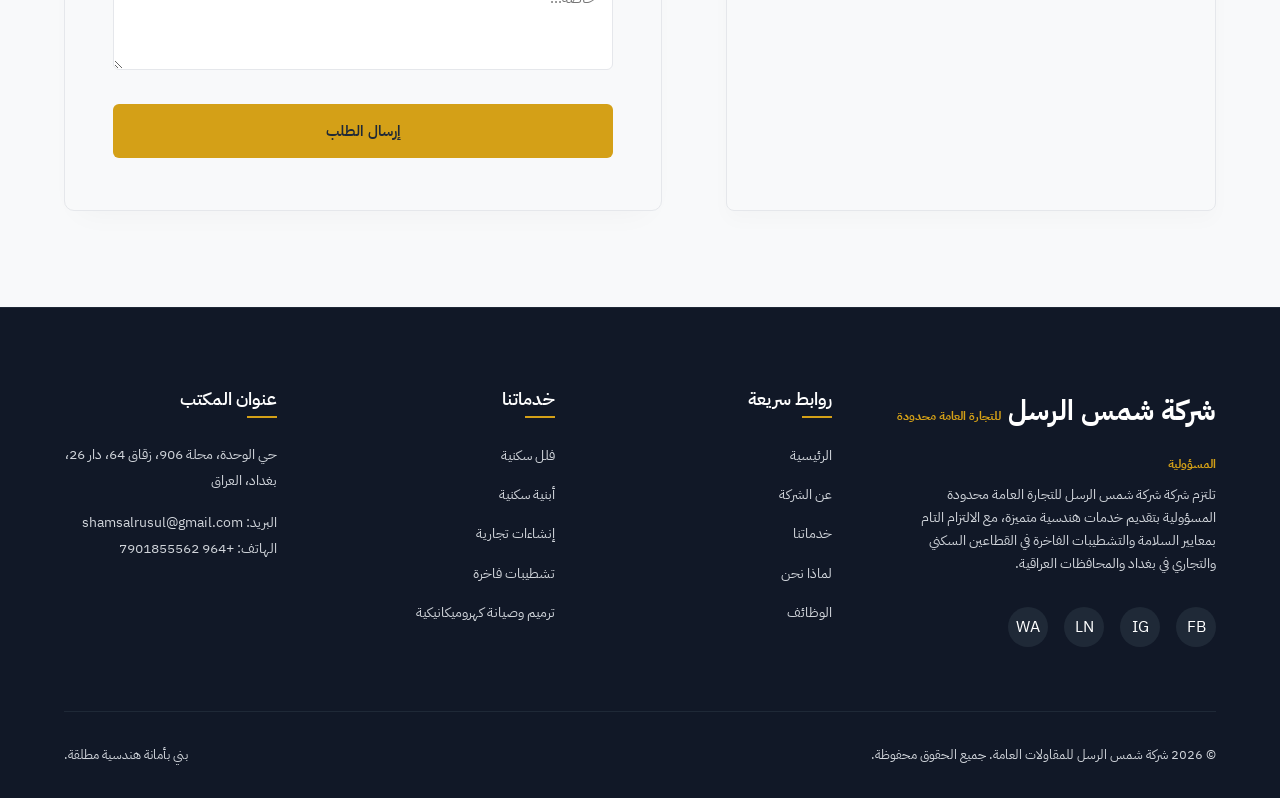
==== commit d9278b0c: "Remove Projects section and update address Removed the 'Projects' section and updated contact addres" ====
--- a/ar.html
+++ b/ar.html
@@ -41,7 +41,7 @@
         <a href="#home" class="nav-link active">الرئيسية</a>
         <a href="#about" class="nav-link">من نحن</a>
         <a href="#services" class="nav-link">خدماتنا</a>
-        <a href="#projects" class="nav-link">مشاريعنا</a>
+       
         <a href="#why-us" class="nav-link">لماذا نحن</a>
         <a href="#careers" class="nav-link">الوظائف</a>
         <a href="#contact" class="nav-link">اتصل بنا</a>
@@ -65,7 +65,7 @@
     <a href="#home" class="nav-link">الرئيسية</a>
     <a href="#about" class="nav-link">من نحن</a>
     <a href="#services" class="nav-link">خدماتنا</a>
-    <a href="#projects" class="nav-link">مشاريعنا</a>
+   
     <a href="#why-us" class="nav-link">لماذا نحن</a>
     <a href="#careers" class="nav-link">الوظائف</a>
     <a href="#contact" class="nav-link">اتصل بنا</a>
@@ -237,74 +237,7 @@
     </div>
   </section>
 
-  <!-- Featured Projects Section -->
-  <section id="projects" class="section scroll-reveal">
-    <div class="container">
-      <div class="section-header">
-        <span class="section-subtitle">معرض أعمالنا</span>
-        <h2 class="section-title">مشاريعنا المميزة</h2>
-        <p class="section-description">مجموعة مختارة من المشاريع السكنية والتجارية التي نفذتها شركة شمس الرسل في بغداد.</p>
-      </div>
-
-      <div class="portfolio-filters">
-        <button class="filter-btn active" data-filter="all">جميع المشاريع</button>
-        <button class="filter-btn" data-filter="residential">سكني</button>
-        <button class="filter-btn" data-filter="commercial">تجاري</button>
-        <button class="filter-btn" data-filter="interior">تشطيبات وديكور</button>
-      </div>
-
-      <div class="projects-grid">
-        <!-- Project 1 -->
-        <div class="project-card" data-category="residential">
-          <div class="project-img-wrap">
-            <span class="project-tag">سكني</span>
-            <img src="assets/images/hero_villa.jpg" alt="فيلا سكنية حديثة بغداد" loading="lazy">
-          </div>
-          <div class="project-details">
-            <div class="project-meta">
-              <span>بغداد، العراق</span>
-              <span>تم الإنجاز: 2025</span>
-            </div>
-            <h4>فيلا عائلية حديثة</h4>
-            <p>فيلا سكنية فاخرة من طابقين تم تسليمها بالكامل، تتميز بخطوطها المعمارية العصرية وواجهاتها الحجرية الراقية مع عزل حراري وتنسيق حدائق متكامل.</p>
-          </div>
-        </div>
-
-
-        <!-- Project 3 -->
-        <div class="project-card" data-category="interior">
-          <div class="project-img-wrap">
-            <span class="project-tag">تشطيبات وديكور</span>
-            <img src="assets/images/project_restaurant.jpg" alt="ترميم وتشطيب مطعم بغداد" loading="lazy">
-          </div>
-          <div class="project-details">
-            <div class="project-meta">
-              <span>المنصور، بغداد</span>
-              <span>تم الإنجاز: 2025</span>
-            </div>
-            <h4>ترميم مطعم السلطان وتجهيزه</h4>
-            <p>أعمال تشطيبات وتجهيز داخلي متكاملة، تشمل أعمال خشبية مخصصة، طاولات رخامية، إضاءة مخفية حديثة، وتحديث كامل لنظام التكييف والتهوية.</p>
-          </div>
-        </div>
-
-        <!-- Project 4 -->
-        <div class="project-card" data-category="residential">
-          <div class="project-img-wrap">
-            <span class="project-tag">سكني</span>
-            <img src="assets/images/project_residential.jpg" alt="مبنى سكني الجادرية بغداد" loading="lazy">
-          </div>
-          <div class="project-details">
-            <div class="project-meta">
-              <span>الجادرية، بغداد</span>
-              <span>تم الإنجاز: 2026</span>
-            </div>
-            <h4>مجمع الجادرية السكني</h4>
-            <p>تنفيذ الهيكل الخرساني وأعمال البناء بالطابوق والواجهات الخارجية لمبنى سكني حديث مكون من 4 طوابق.</p>
-          </div>
-        </div>
-      </div>
-    </div>
-  </section>
+  
 
   <!-- Why Choose Us Section -->
   <section id="why-us" class="section why-us scroll-reveal">
@@ -441,10 +374,7 @@
   <section class="section stats">
     <div class="container">
       <div class="stats-grid">
-        <div class="stat-item">
-          <h3 class="stat-number" data-target="36" data-suffix="+">0+</h3>
-          <p>مشاريع منجزة</p>
-        </div>
+        
         <div class="stat-item">
           <h3 class="stat-number" data-target="3" data-suffix="">0</h3>
           <p>سنوات خبرة</p>
@@ -605,7 +535,7 @@
             <div class="contact-icon">📍</div>
             <div class="contact-details-text">
               <h4>عنوان المكتب</h4>
-              <p>حي الوحدة، محلة 906، زقاق 46، دار 26، بغداد، العراق</p>
+              <p>حي الوحدة، محلة 906، زقاق 64، دار 26، بغداد، العراق</p>
             </div>
           </div>
 
@@ -719,7 +649,7 @@
             <li><a href="#home">الرئيسية</a></li>
             <li><a href="#about">عن الشركة</a></li>
             <li><a href="#services">خدماتنا</a></li>
-            <li><a href="#projects">مشاريعنا</a></li>
+            
             <li><a href="#why-us">لماذا نحن</a></li>
             <li><a href="#careers">الوظائف</a></li>
           </ul>
@@ -739,7 +669,7 @@
         <div class="footer-col">
           <h4>عنوان المكتب</h4>
           <p style="font-size: 0.9rem; line-height: 1.8; margin-bottom: 1rem;">
-            حي الوحدة، محلة 906، زقاق 46، دار 26، بغداد، العراق<br>
+            حي الوحدة، محلة 906، زقاق 64، دار 26، بغداد، العراق<br>
           </p>
           <p style="font-size: 0.9rem; line-height: 1.8;">
             البريد: <a href="mailto:shamsalrusul@gmail.com">shamsalrusul@gmail.com</a><br>
